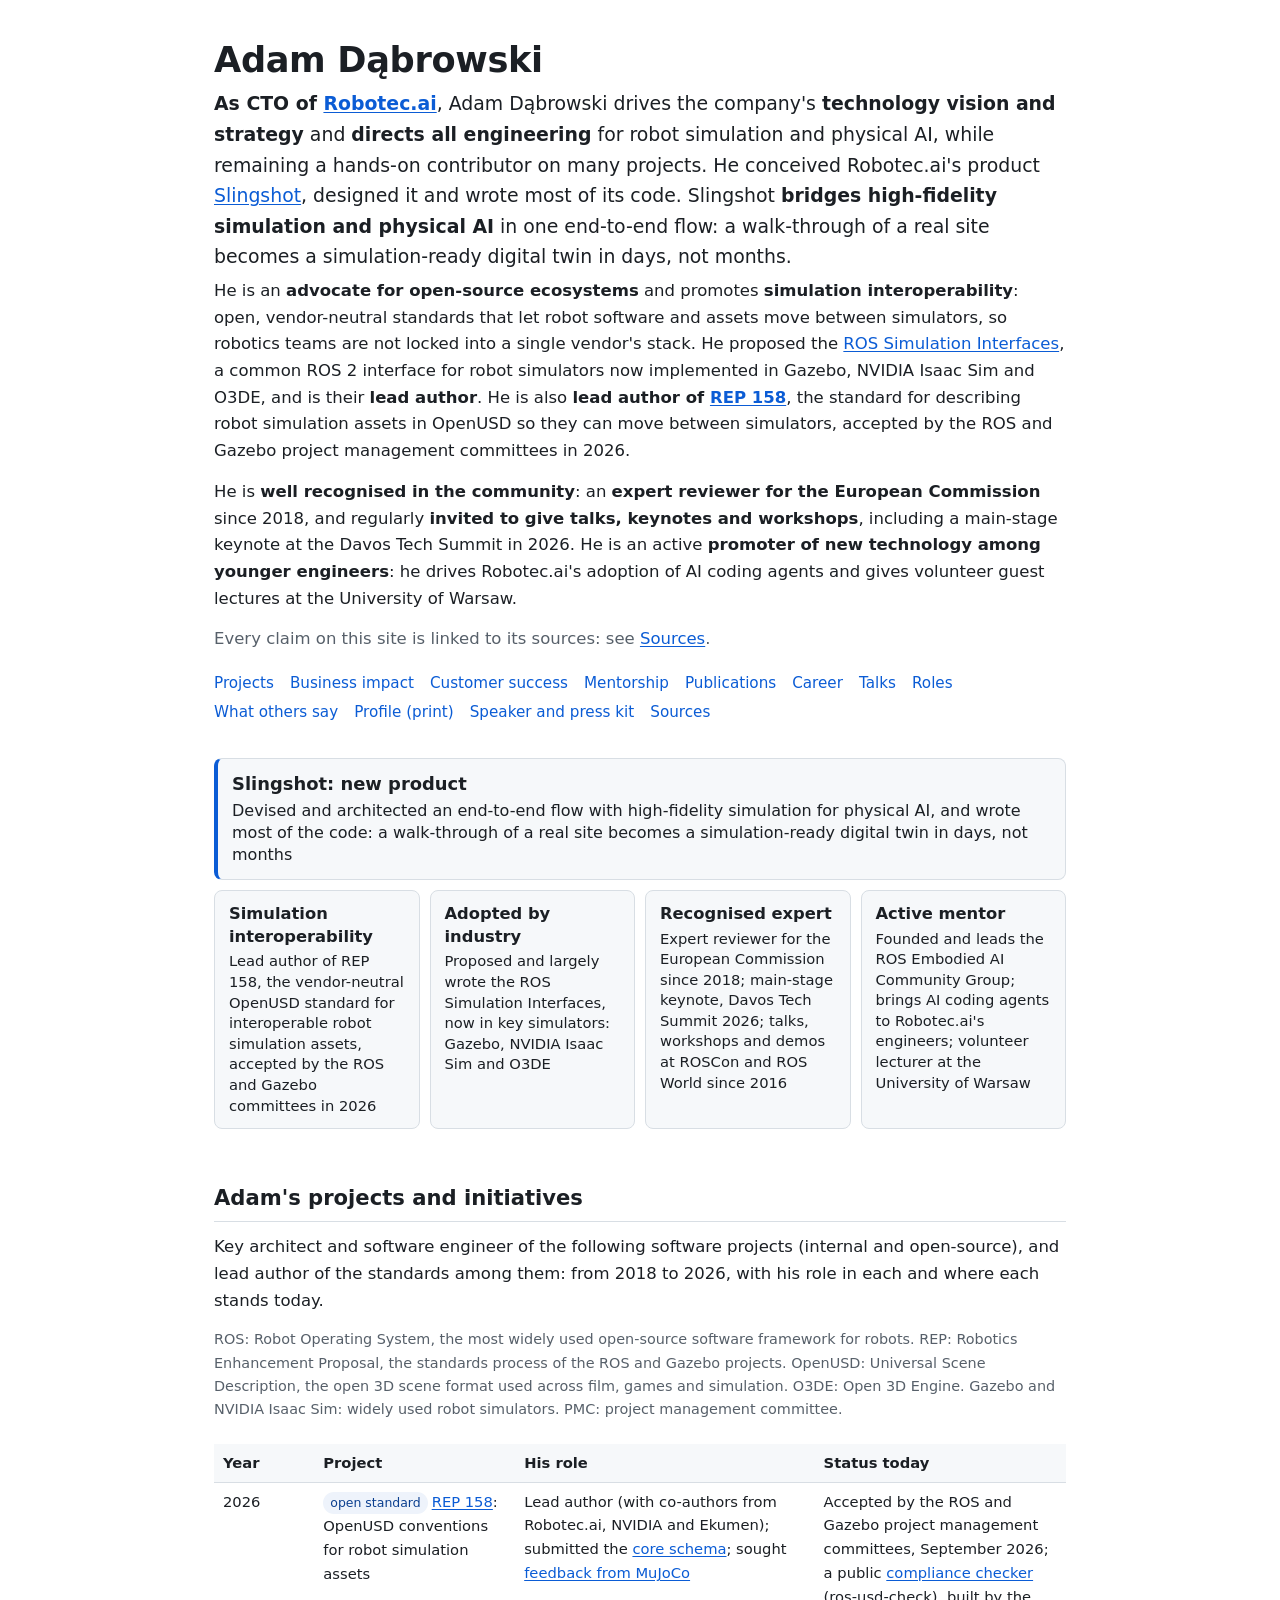
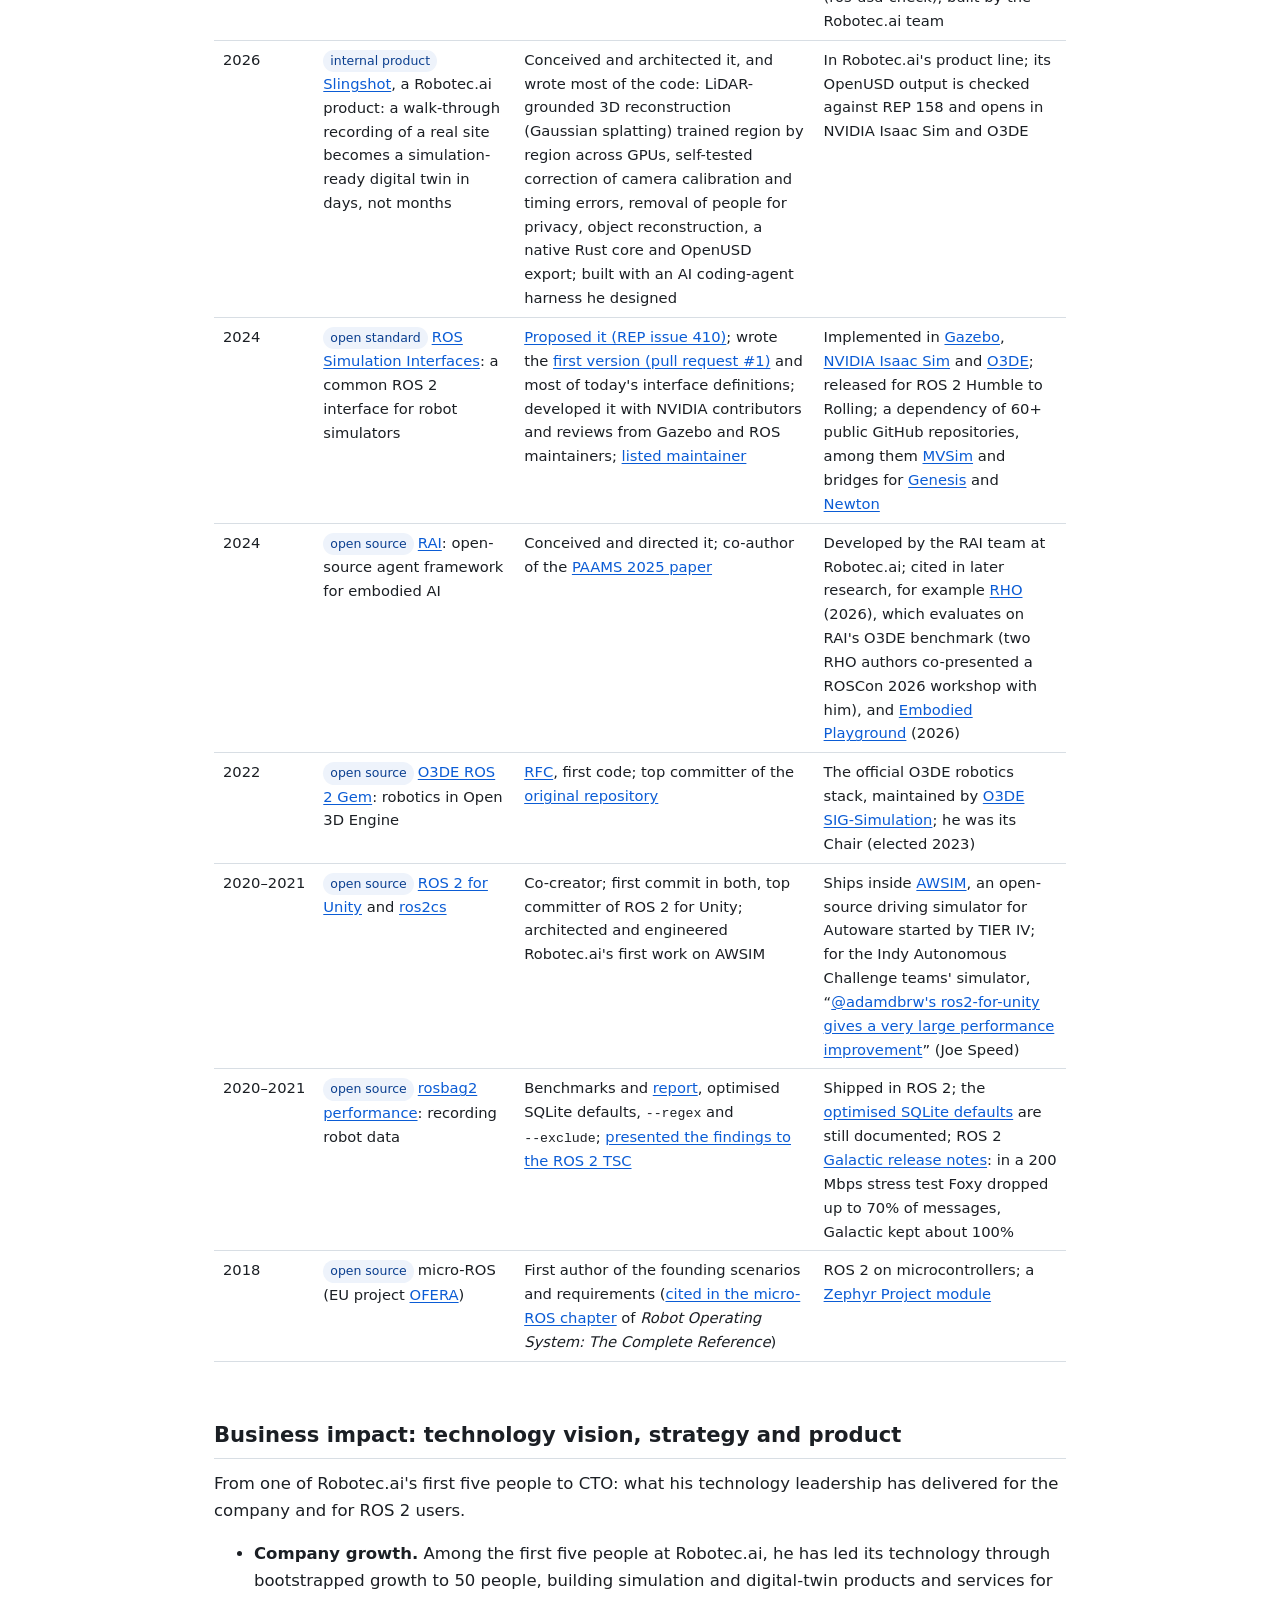
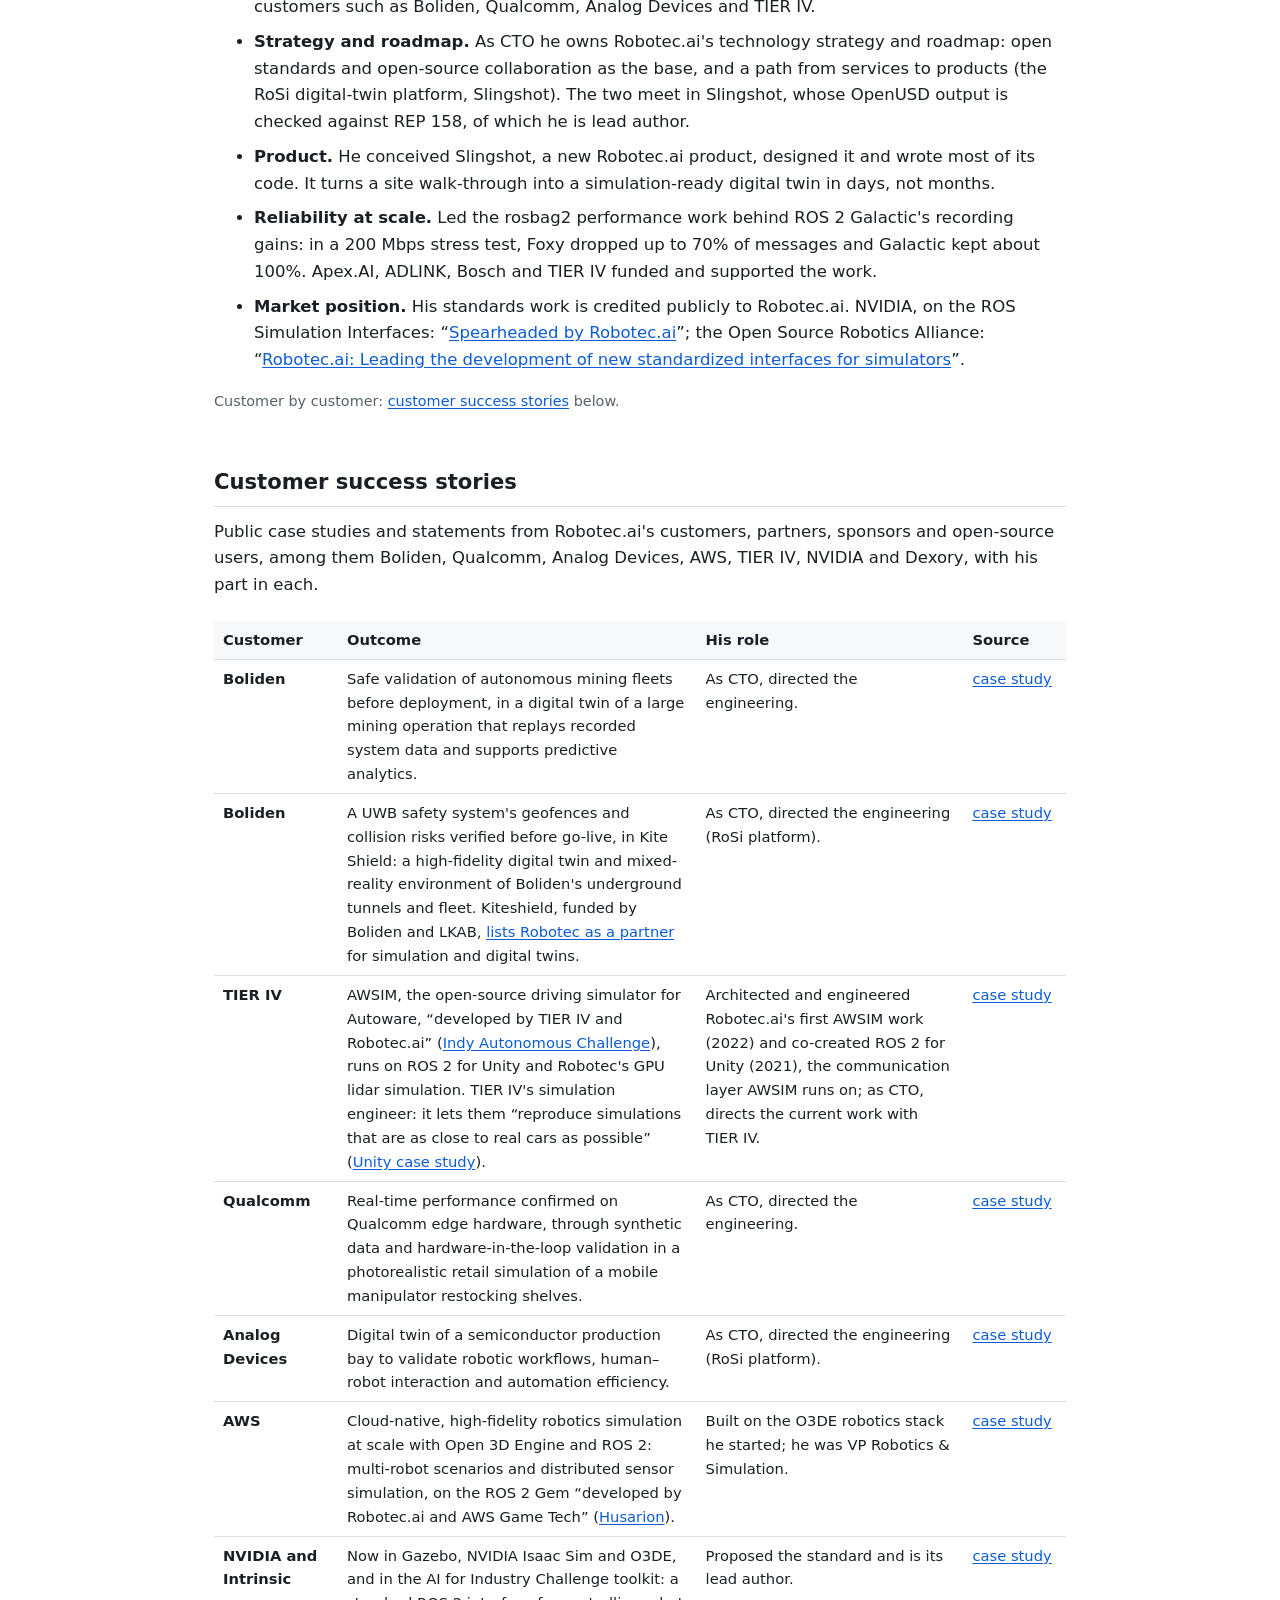
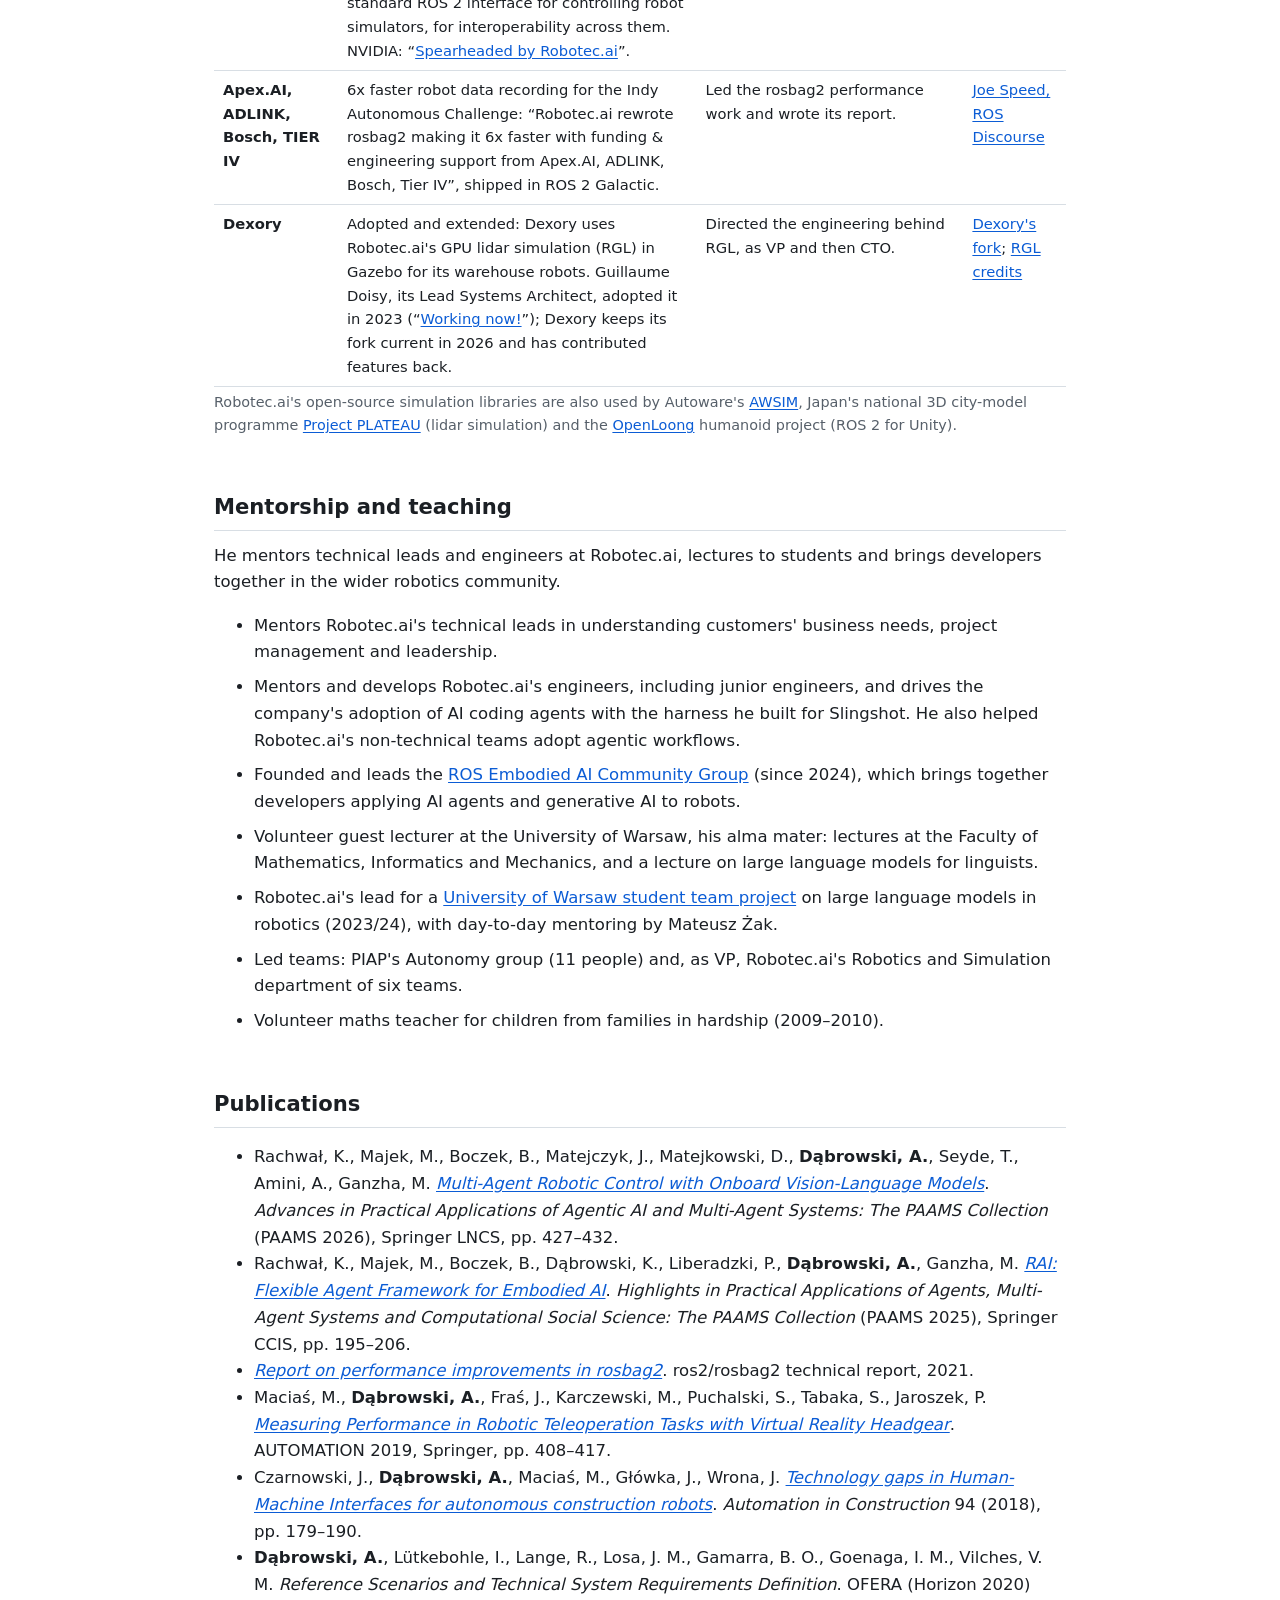
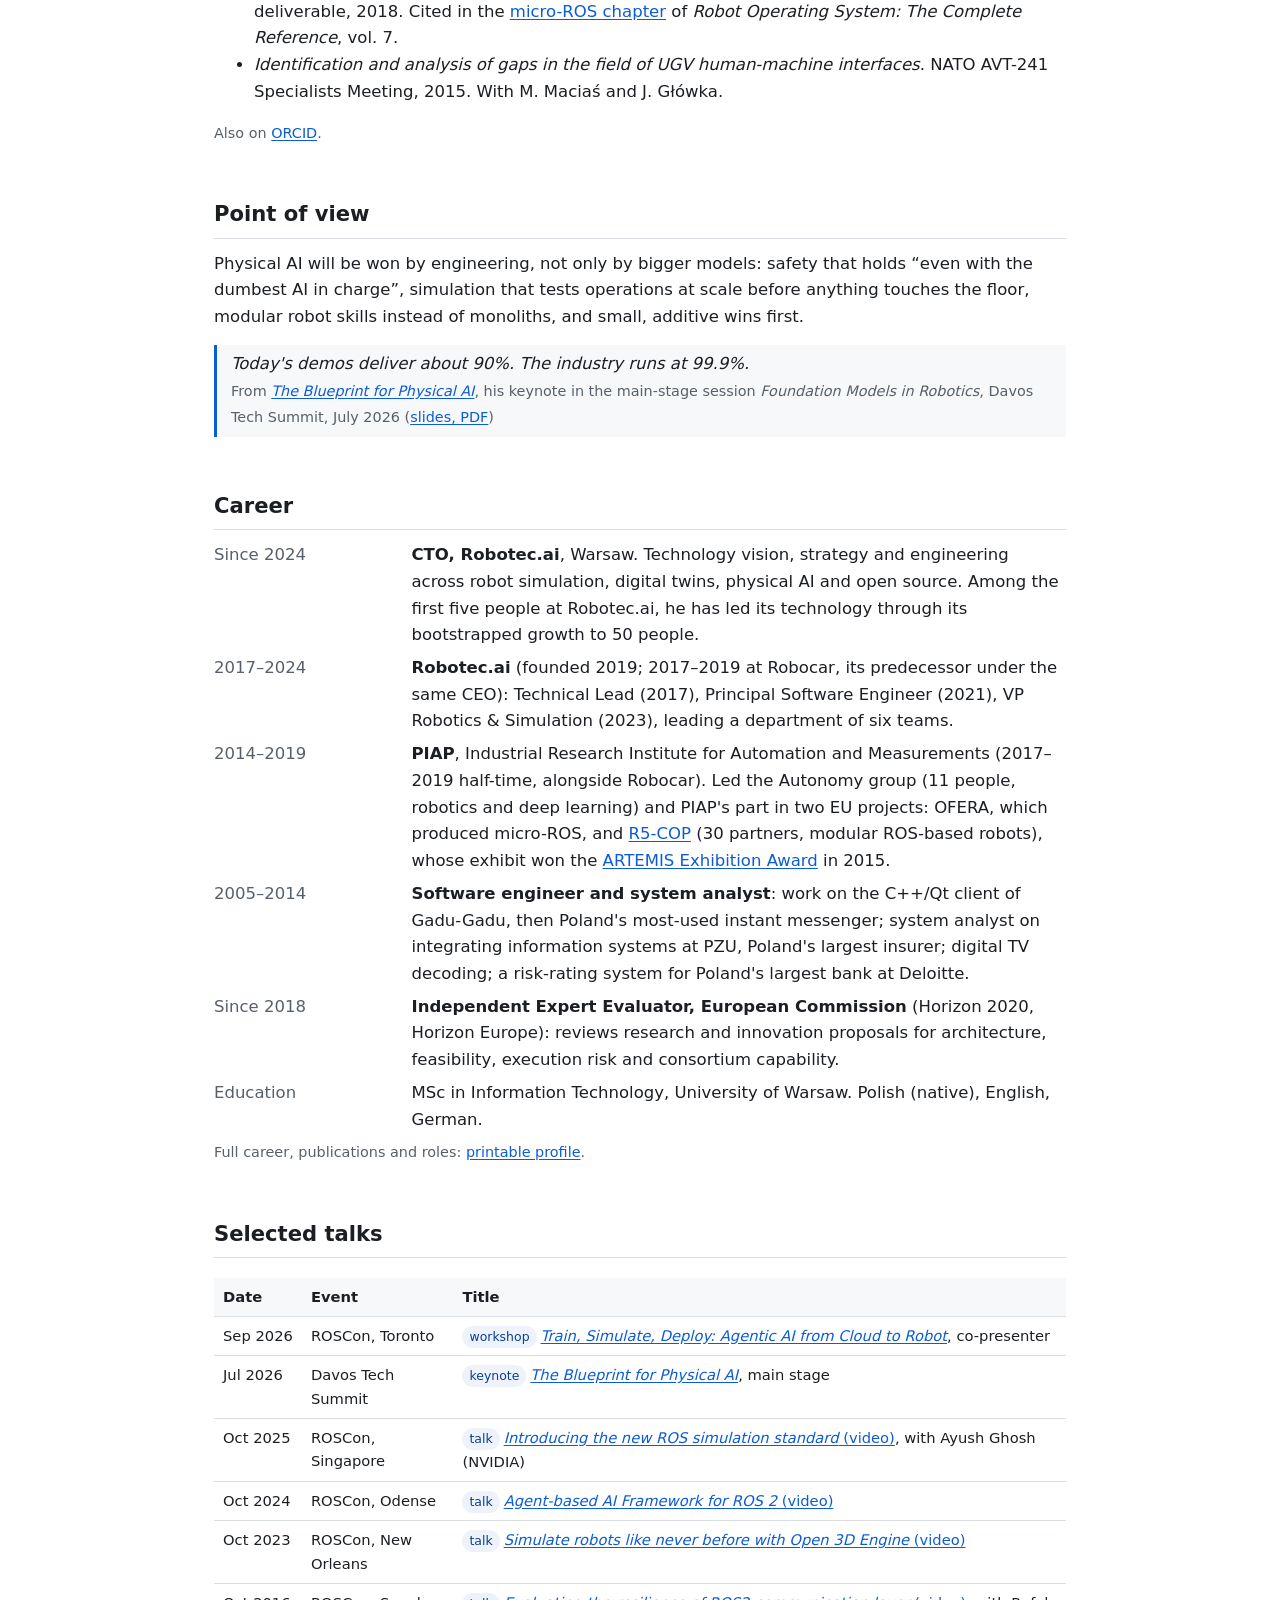
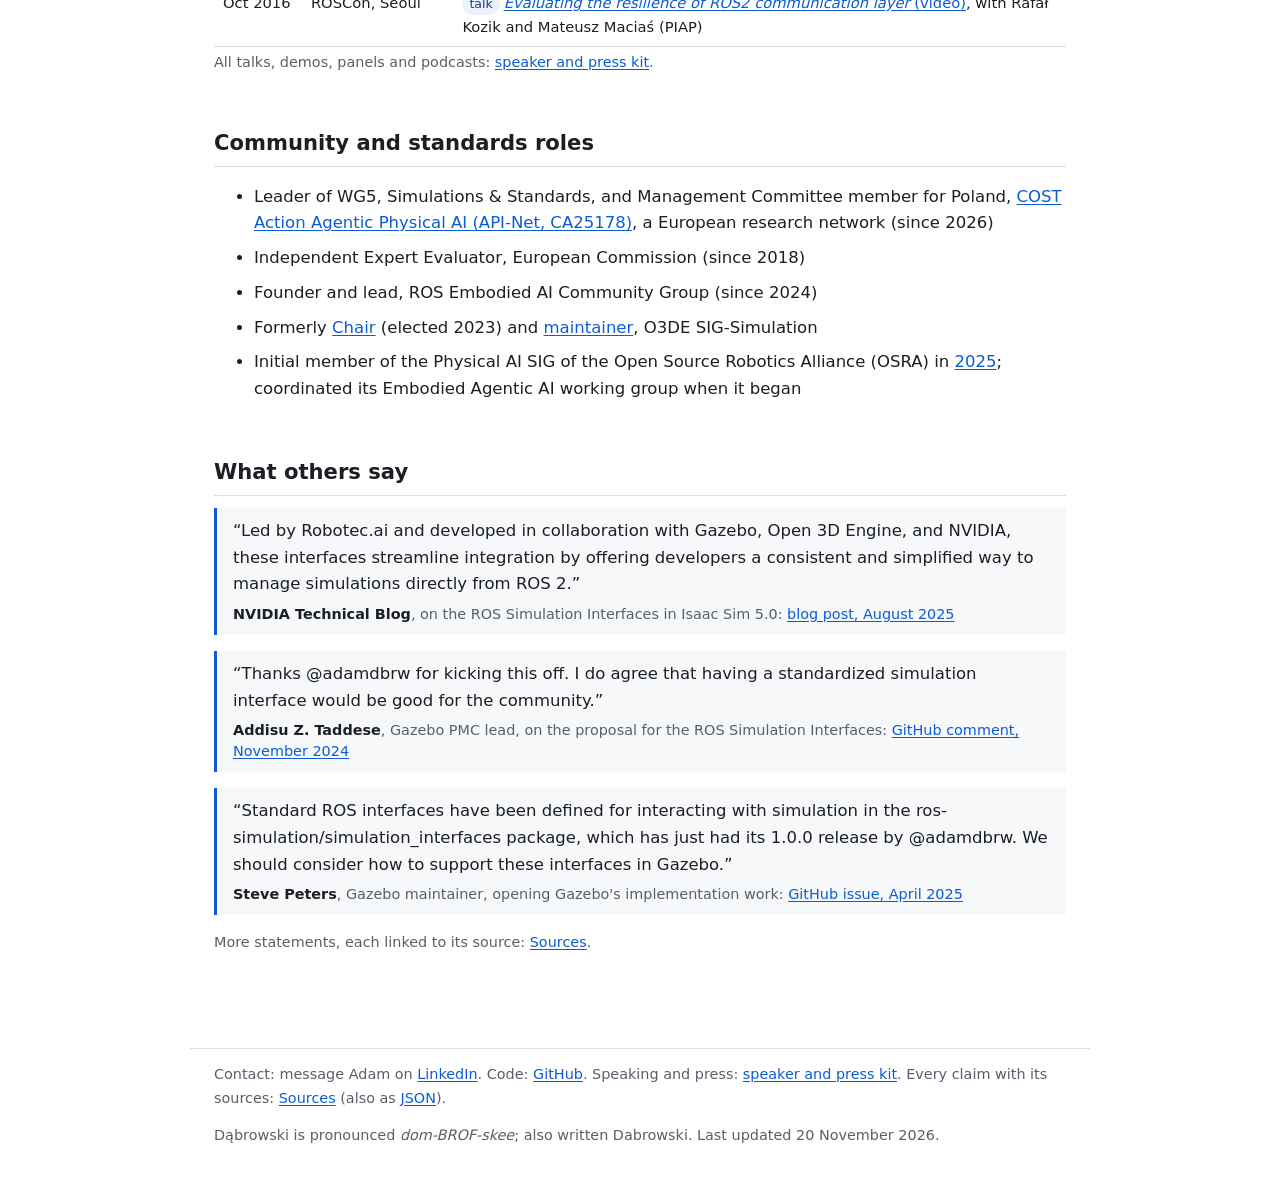
==== index.html @ 82bed33d "Phrasing pass after copywriter and sceptic review; simulation interoperability, vendor-neutral; ever" ====
<!doctype html>
<html lang="en-GB">
<head>
<meta charset="utf-8">
<meta name="viewport" content="width=device-width, initial-scale=1">
<meta name="color-scheme" content="light dark">
<title>Adam Dąbrowski — CTO, Robotec.ai · Robot simulation, ROS 2, physical AI</title>
<meta name="description" content="Adam Dąbrowski, CTO of Robotec.ai: proposer of the ROS Simulation Interfaces (Gazebo, Isaac Sim, O3DE), lead author of REP 158 for OpenUSD robot assets, and creator of Slingshot, Robotec.ai's scan-to-digital-twin product.">
<meta name="author" content="Adam Dąbrowski">
<link rel="canonical" href="https://adamdbrw.github.io/">
<link rel="icon" href="favicon.svg" type="image/svg+xml">
<link rel="me" href="https://github.com/adamdbrw">
<link rel="me" href="https://www.linkedin.com/in/dabrowskiadam/">
<link rel="alternate" type="application/json" href="claims.json" title="Claims and sources (JSON)">
<link rel="stylesheet" href="style.css?v=20261120b">
<meta property="og:type" content="profile">
<meta property="og:site_name" content="Adam Dąbrowski">
<meta property="og:locale" content="en_GB">
<meta property="og:title" content="Adam Dąbrowski — CTO, Robotec.ai">
<meta property="og:description" content="Open standards for robot simulation, and products built on them. Proposer of the ROS Simulation Interfaces, lead author of REP 158 (OpenUSD), creator of Slingshot. RAI, micro-ROS requirements, ROS 2 for Unity, robotics in O3DE.">
<meta property="og:url" content="https://adamdbrw.github.io/">
<meta property="og:image" content="https://adamdbrw.github.io/og-card.png">
<meta property="og:image:width" content="1200">
<meta property="og:image:height" content="630">
<meta property="og:image:alt" content="Adam Dąbrowski, CTO of Robotec.ai: physical AI, robot simulation, open standards">
<meta name="twitter:card" content="summary_large_image">
<script type="application/ld+json">
{
  "@context": "https://schema.org",
  "@type": "ProfilePage",
  "url": "https://adamdbrw.github.io/",
  "dateModified": "2026-11-20",
  "mainEntity": {
    "@type": "Person",
    "@id": "https://adamdbrw.github.io/#adam",
    "name": "Adam Dąbrowski",
    "givenName": "Adam",
    "familyName": "Dąbrowski",
    "alternateName": ["Adam Dabrowski", "adamdbrw"],
    "url": "https://adamdbrw.github.io/",
    "description": "CTO of Robotec.ai in Warsaw. Proposer and lead author of the ROS Simulation Interfaces and lead author of REP 158, OpenUSD conventions for robot simulation assets, accepted by the ROS and Gazebo project management committees. Creator of Slingshot, Robotec.ai's scan-to-digital-twin product.",
    "disambiguatingDescription": "Robotics software engineer and CTO of Robotec.ai, Warsaw; not the researchers of the same name in signal processing, space engineering or medicine.",
    "jobTitle": "Chief Technology Officer",
    "worksFor": {"@type": "Organization", "name": "Robotec.ai", "url": "https://robotec.ai"},
    "homeLocation": {"@type": "Place", "name": "Warsaw, Poland"},
    "alumniOf": {"@type": "CollegeOrUniversity", "name": "University of Warsaw"},
    "hasCredential": {"@type": "EducationalOccupationalCredential", "credentialCategory": "degree", "name": "MSc in Information Technology", "recognizedBy": {"@type": "CollegeOrUniversity", "name": "University of Warsaw"}},
    "knowsLanguage": ["pl", "en", "de"],
    "knowsAbout": ["Physical AI", "Robot simulation", "ROS 2", "OpenUSD", "Embodied AI agents", "Digital twins", "micro-ROS", "Open 3D Engine", "Robotics standards"],
    "memberOf": [
      {"@type": "OrganizationRole", "roleName": "Initial member, Physical AI SIG (former)", "description": "Coordinated the Embodied Agentic AI working group at its start", "startDate": "2025", "memberOf": {"@type": "Organization", "name": "OSRA Physical AI SIG", "url": "https://discourse.openrobotics.org/t/new-tgc-special-interest-group-on-physical-ai/50002"}},
      {"@type": "OrganizationRole", "roleName": "Founder and lead", "startDate": "2024-10", "memberOf": {"@type": "Organization", "name": "ROS Embodied AI Community Group", "url": "https://discourse.openrobotics.org/t/embodied-ai-community-group-call-of-interest/39990"}},
      {"@type": "OrganizationRole", "roleName": "Former Chair, SIG-Simulation", "description": "Elected May 2023", "startDate": "2023-05", "memberOf": {"@type": "Organization", "name": "Open 3D Foundation", "url": "https://github.com/o3de/sig-simulation"}},
      {"@type": "OrganizationRole", "roleName": "Leader of WG5, Simulations & Standards; Management Committee member for Poland", "startDate": "2026-10", "memberOf": {"@type": "Organization", "name": "COST Action Agentic Physical AI (API-Net, CA25178)", "url": "https://www.cost.eu/actions/CA25178/"}},
      {"@type": "OrganizationRole", "roleName": "Independent Expert Evaluator", "startDate": "2018-06", "memberOf": {"@type": "GovernmentOrganization", "name": "European Commission"}}
    ],
    "sameAs": ["https://orcid.org/0000-0002-2130-0577", "https://github.com/adamdbrw", "https://www.linkedin.com/in/dabrowskiadam/", "https://warsaw.ai/speaker/adam-dabrowski/"],
    "subjectOf": {"@type": "Dataset", "name": "Claims and sources about Adam Dąbrowski", "url": "https://adamdbrw.github.io/claims.json", "encodingFormat": "application/json"}
  }
}
</script>
</head>
<body>
<a class="skip" href="#main">Skip to content</a>
<header class="site">
  <h1>Adam Dąbrowski</h1>
  <p class="lede"><strong>As CTO of <a href="https://robotec.ai">Robotec.ai</a></strong>, Adam Dąbrowski drives the company's <strong>technology vision and strategy</strong> and <strong>directs all engineering</strong> for robot simulation and physical AI, while remaining a hands-on contributor on many projects. He conceived Robotec.ai's product <a href="https://www.robotec.ai/slingshot">Slingshot</a>, designed it and wrote most of its code. Slingshot <strong>bridges high-fidelity simulation and physical AI</strong> in one end-to-end flow: a walk-through of a real site becomes a simulation-ready digital twin in days, not months.</p>
  <p>He is an <strong>advocate for open-source ecosystems</strong> and promotes <strong>simulation interoperability</strong>: open, vendor-neutral standards that let robot software and assets move between simulators, so robotics teams are not locked into a single vendor's stack. He proposed the <a href="https://github.com/ros-simulation/simulation_interfaces">ROS Simulation Interfaces</a>, a common ROS 2 interface for robot simulators now implemented in Gazebo, NVIDIA Isaac Sim and O3DE, and is their <strong>lead author</strong>. He is also <strong>lead author of <a href="https://reps.openrobotics.org/rep-0158-2006/">REP 158</a></strong>, the standard for describing robot simulation assets in OpenUSD so they can move between simulators, accepted by the ROS and Gazebo project management committees in 2026.</p>
  <p>He is <strong>well recognised in the community</strong>: an <strong>expert reviewer for the European Commission</strong> since 2018, and regularly <strong>invited to give talks, keynotes and workshops</strong>, including a main-stage keynote at the Davos Tech Summit in 2026. He is an active <strong>promoter of new technology among younger engineers</strong>: he drives Robotec.ai's adoption of AI coding agents and gives volunteer guest lectures at the University of Warsaw.</p>
  <p class="sub">Every claim on this site is linked to its sources: see <a href="sources.html">Sources</a>.</p>
  <nav class="top" aria-label="Site">
    <a href="#work">Projects</a><a href="#impact">Business impact</a><a href="#cases">Customer success</a><a href="#mentorship">Mentorship</a><a href="#publications">Publications</a><a href="#career">Career</a><a href="#talks">Talks</a><a href="#roles">Roles</a><a href="#others">What others say</a><a href="profile.html">Profile (print)</a><a href="speaker.html">Speaker and press kit</a><a href="sources.html">Sources</a>
  </nav>
</header>
<main id="main">
  <ul class="proof" aria-label="At a glance">
    <li class="lead" data-claim="slingshot"><b>Slingshot: new product</b>Devised and architected an end-to-end flow with high-fidelity simulation for physical AI, and wrote most of the code: a walk-through of a real site becomes a simulation-ready digital twin in days, not months</li>
    <li data-claim="rep158-author rep158-accepted"><b>Simulation interoperability</b>Lead author of REP 158, the vendor-neutral OpenUSD standard for interoperable robot simulation assets, accepted by the ROS and Gazebo committees in 2026</li>
    <li data-claim="simif-design simif-implementations simif-adoption"><b>Adopted by industry</b>Proposed and largely wrote the ROS Simulation Interfaces, now in key simulators: Gazebo, NVIDIA Isaac Sim and O3DE</li>
    <li data-claim="ec-expert talk-2026-davos talk-2016 talk-2021 demo-2022"><b>Recognised expert</b>Expert reviewer for the European Commission since 2018; main-stage keynote, Davos Tech Summit 2026; talks, workshops and demos at ROSCon and ROS World since 2016</li>
    <li data-claim="embodied-ai-cg teaching"><b>Active mentor</b>Founded and leads the ROS Embodied AI Community Group; brings AI coding agents to Robotec.ai's engineers; volunteer lecturer at the University of Warsaw</li>
  </ul>

<section id="work" aria-labelledby="h-work">
  <h2 id="h-work">Adam's projects and initiatives</h2>
  <p>Key architect and software engineer of the following software projects (internal and open-source), and lead author of the standards among them: from 2018 to 2026, with his role in each and where each stands today.</p>
  <p class="small">ROS: Robot Operating System, the most widely used open-source software framework for robots. REP: Robotics Enhancement Proposal, the standards process of the ROS and Gazebo projects. OpenUSD: Universal Scene Description, the open 3D scene format used across film, games and simulation. O3DE: Open 3D Engine. Gazebo and NVIDIA Isaac Sim: widely used robot simulators. PMC: project management committee.</p>
  <div class="scroll">
  <table class="stack">
    <thead><tr><th scope="col">Year</th><th scope="col">Project</th><th scope="col">His role</th><th scope="col">Status today</th></tr></thead>
    <tbody>
      <tr data-claim="rep158-author rep158-accepted"><td data-label="Year">2026</td><td data-label="Project" class="wrap"><span class="tag">open standard</span><a href="https://reps.openrobotics.org/rep-0158-2006/">REP 158</a>: OpenUSD conventions for robot simulation assets</td><td data-label="His role" class="wrap">Lead author (with co-authors from Robotec.ai, NVIDIA and Ekumen); submitted the <a href="https://github.com/ros-simulation/openusd-schemas/pull/1">core schema</a>; sought <a href="https://github.com/google-deepmind/mujoco/discussions/3360">feedback from MuJoCo</a></td><td data-label="Status today" class="wrap">Accepted by the ROS and Gazebo project management committees, September 2026; a public <a href="https://github.com/ros-simulation/openusd-schemas/tree/main/tools/compliance_checker">compliance checker</a> (ros-usd-check), built by the Robotec.ai team</td></tr>
      <tr data-claim="slingshot"><td data-label="Year">2026</td><td data-label="Project" class="wrap"><span class="tag">internal product</span><a href="https://www.robotec.ai/slingshot">Slingshot</a>, a Robotec.ai product: a walk-through recording of a real site becomes a simulation-ready digital twin in days, not months</td><td data-label="His role" class="wrap">Conceived and architected it, and wrote most of the code: LiDAR-grounded 3D reconstruction (Gaussian splatting) trained region by region across GPUs, self-tested correction of camera calibration and timing errors, removal of people for privacy, object reconstruction, a native Rust core and OpenUSD export; built with an AI coding-agent harness he designed</td><td data-label="Status today" class="wrap">In Robotec.ai's product line; its OpenUSD output is checked against REP 158 and opens in NVIDIA Isaac Sim and O3DE</td></tr>
      <tr data-claim="simif-proposal simif-design simif-implementations simif-adoption"><td data-label="Year">2024</td><td data-label="Project" class="wrap"><span class="tag">open standard</span><a href="https://github.com/ros-simulation/simulation_interfaces">ROS Simulation Interfaces</a>: a common ROS 2 interface for robot simulators</td><td data-label="His role" class="wrap"><a href="https://github.com/ros-infrastructure/rep/issues/410">Proposed it (REP issue 410)</a>; wrote the <a href="https://github.com/ros-simulation/simulation_interfaces/pull/1">first version (pull request #1)</a> and most of today's interface definitions; developed it with NVIDIA contributors and reviews from Gazebo and ROS maintainers; <a href="https://index.ros.org/p/simulation_interfaces/">listed maintainer</a></td><td data-label="Status today" class="wrap">Implemented in <a href="https://github.com/gazebosim/ros_gz/pull/790">Gazebo</a>, <a href="https://docs.isaacsim.omniverse.nvidia.com/latest/ros2_tutorials/bridge_configuration/tutorial_ros2_simulation_control.html">NVIDIA Isaac Sim</a> and <a href="https://docs.o3de.org/docs/user-guide/interactivity/robotics/simulation-interfaces/">O3DE</a>; released for ROS 2 Humble to Rolling; a dependency of 60+ public GitHub repositories, among them <a href="https://github.com/MRPT/mvsim">MVSim</a> and bridges for <a href="https://github.com/vybhav-ibr/genesis_ros">Genesis</a> and <a href="https://github.com/vybhav-ibr/newton_ros">Newton</a></td></tr>
      <tr data-claim="rai rai-research-use"><td data-label="Year">2024</td><td data-label="Project" class="wrap"><span class="tag">open source</span><a href="https://github.com/RobotecAI/rai">RAI</a>: open-source agent framework for embodied AI</td><td data-label="His role" class="wrap">Conceived and directed it; co-author of the <a href="https://doi.org/10.1007/978-3-032-05925-3_16">PAAMS 2025 paper</a></td><td data-label="Status today" class="wrap">Developed by the RAI team at Robotec.ai; cited in later research, for example <a href="https://arxiv.org/abs/2606.16458">RHO</a> (2026), which evaluates on RAI's O3DE benchmark (two RHO authors co-presented a ROSCon 2026 workshop with him), and <a href="https://arxiv.org/abs/2610.27039">Embodied Playground</a> (2026)</td></tr>
      <tr data-claim="o3de-gem o3de-sig"><td data-label="Year">2022</td><td data-label="Project" class="wrap"><span class="tag">open source</span><a href="https://github.com/o3de/o3de-extras">O3DE ROS 2 Gem</a>: robotics in Open 3D Engine</td><td data-label="His role" class="wrap"><a href="https://github.com/o3de/sig-core/issues/33">RFC</a>, first code; top committer of the <a href="https://github.com/RobotecAI/o3de-ros2-gem">original repository</a></td><td data-label="Status today" class="wrap">The official O3DE robotics stack, maintained by <a href="https://github.com/o3de/sig-simulation">O3DE SIG-Simulation</a>; he was its Chair (elected 2023)</td></tr>
      <tr data-claim="ros2-for-unity"><td data-label="Year">2020–2021</td><td data-label="Project" class="wrap"><span class="tag">open source</span><a href="https://github.com/RobotecAI/ros2-for-unity">ROS 2 for Unity</a> and <a href="https://github.com/RobotecAI/ros2cs">ros2cs</a></td><td data-label="His role" class="wrap">Co-creator; first commit in both, top committer of ROS 2 for Unity; architected and engineered Robotec.ai's first work on AWSIM</td><td data-label="Status today" class="wrap">Ships inside <a href="https://github.com/autowarefoundation/AWSIM/tree/main/Assets">AWSIM</a>, an open-source driving simulator for Autoware started by TIER IV; for the Indy Autonomous Challenge teams' simulator, “<a href="https://discourse.openrobotics.org/t/ros2-for-unity/22022/9">@adamdbrw's ros2-for-unity gives a very large performance improvement</a>” (Joe Speed)</td></tr>
      <tr data-claim="rosbag2"><td data-label="Year">2020–2021</td><td data-label="Project" class="wrap"><span class="tag">open source</span><a href="https://github.com/ros2/rosbag2/pull/568">rosbag2 performance</a>: recording robot data</td><td data-label="His role" class="wrap">Benchmarks and <a href="https://github.com/ros2/rosbag2/pull/651">report</a>, optimised SQLite defaults, <code>--regex</code> and <code>--exclude</code>; <a href="https://discourse.openrobotics.org/t/ros-2-tsc-meeting-minutes-2020-07-16/15468">presented the findings to the ROS 2 TSC</a></td><td data-label="Status today" class="wrap">Shipped in ROS 2; the <a href="https://github.com/ros2/rosbag2/blob/rolling/rosbag2_storage_sqlite3/README.md">optimised SQLite defaults</a> are still documented; ROS 2 <a href="https://docs.ros.org/en/rolling/Releases/Release-Galactic-Geochelone.html">Galactic release notes</a>: in a 200 Mbps stress test Foxy dropped up to 70% of messages, Galactic kept about 100%</td></tr>
      <tr data-claim="micro-ros"><td data-label="Year">2018</td><td data-label="Project" class="wrap"><span class="tag">open source</span>micro-ROS (EU project <a href="https://cordis.europa.eu/project/id/780785/results">OFERA</a>)</td><td data-label="His role" class="wrap">First author of the founding scenarios and requirements (<a href="https://doi.org/10.1007/978-3-031-09062-2_2">cited in the micro-ROS chapter</a> of <i>Robot Operating System: The Complete Reference</i>)</td><td data-label="Status today" class="wrap">ROS 2 on microcontrollers; a <a href="https://www.zephyrproject.org/micro-ros-a-member-of-the-zephyr-project-and-integrated-into-the-zephyr-build-system-as-a-module/">Zephyr Project module</a></td></tr>
    </tbody>
  </table>
  </div>
</section>

<section id="impact" aria-labelledby="h-impact">
  <h2 id="h-impact">Business impact: technology vision, strategy and product</h2>
  <p>From one of Robotec.ai's first five people to CTO: what his technology leadership has delivered for the company and for ROS 2 users.</p>
  <ul class="roles">
    <li data-claim="career-robotec"><b>Company growth.</b> Among the first five people at Robotec.ai, he has led its technology through bootstrapped growth to 50 people, building simulation and digital-twin products and services for customers such as Boliden, Qualcomm, Analog Devices and TIER IV.</li>
    <li data-claim="career-robotec"><b>Strategy and roadmap.</b> As CTO he owns Robotec.ai's technology strategy and roadmap: open standards and open-source collaboration as the base, and a path from services to products (the RoSi digital-twin platform, Slingshot). The two meet in Slingshot, whose OpenUSD output is checked against REP 158, of which he is lead author.</li>
    <li data-claim="slingshot"><b>Product.</b> He conceived Slingshot, a new Robotec.ai product, designed it and wrote most of its code. It turns a site walk-through into a simulation-ready digital twin in days, not months.</li>
    <li data-claim="rosbag2 case-iac-rosbag2"><b>Reliability at scale.</b> Led the rosbag2 performance work behind ROS 2 Galactic's recording gains: in a 200 Mbps stress test, Foxy dropped up to 70% of messages and Galactic kept about 100%. Apex.AI, ADLINK, Bosch and TIER IV funded and supported the work.</li>
    <li data-claim="quote-nvidia-may2025 quote-osra"><b>Market position.</b> His standards work is credited publicly to Robotec.ai. NVIDIA, on the ROS Simulation Interfaces: “<a href="https://developer.nvidia.com/blog/advanced-sensor-physics-customization-and-model-benchmarking-coming-to-nvidia-isaac-sim-and-nvidia-isaac-lab/">Spearheaded by Robotec.ai</a>”; the Open Source Robotics Alliance: “<a href="https://osralliance.org/osra-initiatives-announced-at-roscon-2025/">Robotec.ai: Leading the development of new standardized interfaces for simulators</a>”.</li>
  </ul>
  <p class="small">Customer by customer: <a href="#cases">customer success stories</a> below.</p>
</section>

<section id="cases" aria-labelledby="h-cases">
  <h2 id="h-cases">Customer success stories</h2>
  <p>Public case studies and statements from Robotec.ai's customers, partners, sponsors and open-source users, among them Boliden, Qualcomm, Analog Devices, AWS, TIER IV, NVIDIA and Dexory, with his part in each.</p>
  <div class="scroll">
  <table class="stack">
    <thead><tr><th scope="col">Customer</th><th scope="col">Outcome</th><th scope="col">His role</th><th scope="col">Source</th></tr></thead>
    <tbody>
      <tr data-claim="case-boliden-twin"><td data-label="Customer" class="wrap"><b>Boliden</b></td><td data-label="Outcome" class="wrap">Safe validation of autonomous mining fleets before deployment, in a digital twin of a large mining operation that replays recorded system data and supports predictive analytics.</td><td data-label="His role" class="wrap">As CTO, directed the engineering.</td><td data-label="Source"><a href="https://www.robotec.ai/case-studies/digital-twin-of-a-large-mining-operation">case study</a></td></tr>
      <tr data-claim="case-boliden-kiteshield"><td data-label="Customer" class="wrap"><b>Boliden</b></td><td data-label="Outcome" class="wrap">A UWB safety system's geofences and collision risks verified before go-live, in Kite Shield: a high-fidelity digital twin and mixed-reality environment of Boliden's underground tunnels and fleet. Kiteshield, funded by Boliden and LKAB, <a href="https://kiteshield.com/about/">lists Robotec as a partner</a> for simulation and digital twins.</td><td data-label="His role" class="wrap">As CTO, directed the engineering (RoSi platform).</td><td data-label="Source"><a href="https://www.robotec.ai/case-studies/kiteshield-mixed-reality-safety-system-for-underground-mining">case study</a></td></tr>
      <tr data-claim="case-tier4"><td data-label="Customer" class="wrap"><b>TIER IV</b></td><td data-label="Outcome" class="wrap">AWSIM, the open-source driving simulator for Autoware, “developed by TIER IV and Robotec.ai” (<a href="https://www.indyautonomouschallenge.com/sim-races-autoware-foundation-and-autonoma">Indy Autonomous Challenge</a>), runs on ROS 2 for Unity and Robotec's GPU lidar simulation. TIER IV's simulation engineer: it lets them “reproduce simulations that are as close to real cars as possible” (<a href="https://unity.com/resources/tier-iv-awsim-open-source-autonomous-driving-simulator">Unity case study</a>).</td><td data-label="His role" class="wrap">Architected and engineered Robotec.ai's first AWSIM work (2022) and co-created ROS 2 for Unity (2021), the communication layer AWSIM runs on; as CTO, directs the current work with TIER IV.</td><td data-label="Source"><a href="https://www.robotec.ai/case-studies/advancing-autonomous-driving-simulation">case study</a></td></tr>
      <tr data-claim="case-qualcomm"><td data-label="Customer" class="wrap"><b>Qualcomm</b></td><td data-label="Outcome" class="wrap">Real-time performance confirmed on Qualcomm edge hardware, through synthetic data and hardware-in-the-loop validation in a photorealistic retail simulation of a mobile manipulator restocking shelves.</td><td data-label="His role" class="wrap">As CTO, directed the engineering.</td><td data-label="Source"><a href="https://www.robotec.ai/case-studies/high-fidelity-retail-simulation-for-mobile-manipulation-with-qualcomm">case study</a></td></tr>
      <tr data-claim="case-adi"><td data-label="Customer" class="wrap"><b>Analog Devices</b></td><td data-label="Outcome" class="wrap">Digital twin of a semiconductor production bay to validate robotic workflows, human–robot interaction and automation efficiency.</td><td data-label="His role" class="wrap">As CTO, directed the engineering (RoSi platform).</td><td data-label="Source"><a href="https://www.robotec.ai/case-studies/digital-twin-of-semiconductor-manufacturing">case study</a></td></tr>
      <tr data-claim="case-aws"><td data-label="Customer" class="wrap"><b>AWS</b></td><td data-label="Outcome" class="wrap">Cloud-native, high-fidelity robotics simulation at scale with Open 3D Engine and ROS 2: multi-robot scenarios and distributed sensor simulation, on the ROS 2 Gem “developed by Robotec.ai and AWS Game Tech” (<a href="https://husarion.com/tutorials/simulations/o3de-rosbot-xl-slam-toolbox/">Husarion</a>).</td><td data-label="His role" class="wrap">Built on the O3DE robotics stack he started; he was VP Robotics &amp; Simulation.</td><td data-label="Source"><a href="https://www.robotec.ai/case-studies/high-performance-simulation">case study</a></td></tr>
      <tr data-claim="case-nvidia-intrinsic"><td data-label="Customer" class="wrap"><b>NVIDIA and Intrinsic</b></td><td data-label="Outcome" class="wrap">Now in Gazebo, NVIDIA Isaac Sim and O3DE, and in the AI for Industry Challenge toolkit: a standard ROS 2 interface for controlling robot simulators, for interoperability across them. NVIDIA: “<a href="https://developer.nvidia.com/blog/advanced-sensor-physics-customization-and-model-benchmarking-coming-to-nvidia-isaac-sim-and-nvidia-isaac-lab/">Spearheaded by Robotec.ai</a>”.</td><td data-label="His role" class="wrap">Proposed the standard and is its lead author.</td><td data-label="Source"><a href="https://www.robotec.ai/case-studies/new-standard-for-open-source-robotics-simulation">case study</a></td></tr>
    
      <tr data-claim="case-iac-rosbag2"><td data-label="Customer" class="wrap"><b>Apex.AI, ADLINK, Bosch, TIER IV</b></td><td data-label="Outcome" class="wrap">6x faster robot data recording for the Indy Autonomous Challenge: “Robotec.ai rewrote rosbag2 making it 6x faster with funding &amp; engineering support from Apex.AI, ADLINK, Bosch, Tier IV”, shipped in ROS 2 Galactic.</td><td data-label="His role" class="wrap">Led the rosbag2 performance work and wrote its report.</td><td data-label="Source"><a href="https://discourse.openrobotics.org/t/ces-2022-indy-autonomous-challenge-jan-7th/22996/7">Joe Speed, ROS Discourse</a></td></tr>
      <tr data-claim="case-dexory"><td data-label="Customer" class="wrap"><b>Dexory</b></td><td data-label="Outcome" class="wrap">Adopted and extended: Dexory uses Robotec.ai's GPU lidar simulation (RGL) in Gazebo for its warehouse robots. Guillaume Doisy, its Lead Systems Architect, adopted it in 2023 (“<a href="https://github.com/RobotecAI/RGLGazeboPlugin/issues/10">Working now!</a>”); Dexory keeps its fork current in 2026 and has contributed features back.</td><td data-label="His role" class="wrap">Directed the engineering behind RGL, as VP and then CTO.</td><td data-label="Source"><a href="https://github.com/botsandus/RGLGazeboPlugin">Dexory's fork</a>; <a href="https://github.com/RobotecAI/RGLGazeboPlugin">RGL credits</a></td></tr>
    </tbody>
  </table>
  </div>
  <p class="small">Robotec.ai's open-source simulation libraries are also used by Autoware's <a href="https://github.com/autowarefoundation/AWSIM">AWSIM</a>, Japan's national 3D city-model programme <a href="https://github.com/Project-PLATEAU/PLATEAU-PointCloud-Generator">Project PLATEAU</a> (lidar simulation) and the <a href="https://github.com/loongOpen/Unity-RL-Playground">OpenLoong</a> humanoid project (ROS 2 for Unity).</p>
</section>

<section id="mentorship" aria-labelledby="h-mentorship">
  <h2 id="h-mentorship">Mentorship and teaching</h2>
  <p>He mentors technical leads and engineers at Robotec.ai, lectures to students and brings developers together in the wider robotics community.</p>
  <ul class="roles">
    <li data-claim="mentoring">Mentors Robotec.ai's technical leads in understanding customers' business needs, project management and leadership.</li>
    <li data-claim="mentoring">Mentors and develops Robotec.ai's engineers, including junior engineers, and drives the company's adoption of AI coding agents with the harness he built for Slingshot. He also helped Robotec.ai's non-technical teams adopt agentic workflows.</li>
    <li data-claim="embodied-ai-cg quote-mayoral">Founded and leads the <a href="https://discourse.openrobotics.org/t/embodied-ai-community-group-call-of-interest/39990">ROS Embodied AI Community Group</a> (since 2024), which brings together developers applying AI agents and generative AI to robots.</li>
    <li data-claim="teaching">Volunteer guest lecturer at the University of Warsaw, his alma mater: lectures at the Faculty of Mathematics, Informatics and Mechanics, and a lecture on large language models for linguists.</li>
    <li data-claim="teaching">Robotec.ai's lead for a <a href="https://zpp.mimuw.edu.pl/2023_24/info_zpp.php">University of Warsaw student team project</a> on large language models in robotics (2023/24), with day-to-day mentoring by Mateusz Żak.</li>
    <li data-claim="career-piap career-robotec">Led teams: PIAP's Autonomy group (11 people) and, as VP, Robotec.ai's Robotics and Simulation department of six teams.</li>
    <li data-claim="volunteer-2009">Volunteer maths teacher for children from families in hardship (2009–2010).</li>
  </ul>
</section>

<section id="publications" aria-labelledby="h-publications">
  <h2 id="h-publications">Publications</h2>
  <ul class="tight">
    <li>Rachwał, K., Majek, M., Boczek, B., Matejczyk, J., Matejkowski, D., <b>Dąbrowski, A.</b>, Seyde, T., Amini, A., Ganzha, M. <a href="https://doi.org/10.1007/978-3-032-41794-7_38"><em>Multi-Agent Robotic Control with Onboard Vision-Language Models</em></a>. <em>Advances in Practical Applications of Agentic AI and Multi-Agent Systems: The PAAMS Collection</em> (PAAMS 2026), Springer LNCS, pp. 427–432.</li>
    <li>Rachwał, K., Majek, M., Boczek, B., Dąbrowski, K., Liberadzki, P., <b>Dąbrowski, A.</b>, Ganzha, M. <a href="https://doi.org/10.1007/978-3-032-05925-3_16"><em>RAI: Flexible Agent Framework for Embodied AI</em></a>. <em>Highlights in Practical Applications of Agents, Multi-Agent Systems and Computational Social Science: The PAAMS Collection</em> (PAAMS 2025), Springer CCIS, pp. 195–206.</li>
    <li><a href="https://github.com/ros2/rosbag2/pull/651"><em>Report on performance improvements in rosbag2</em></a>. ros2/rosbag2 technical report, 2021.</li>
    <li>Maciaś, M., <b>Dąbrowski, A.</b>, Fraś, J., Karczewski, M., Puchalski, S., Tabaka, S., Jaroszek, P. <a href="https://doi.org/10.1007/978-3-030-13273-6_39"><em>Measuring Performance in Robotic Teleoperation Tasks with Virtual Reality Headgear</em></a>. AUTOMATION 2019, Springer, pp. 408–417.</li>
    <li>Czarnowski, J., <b>Dąbrowski, A.</b>, Maciaś, M., Główka, J., Wrona, J. <a href="https://doi.org/10.1016/j.autcon.2018.06.014"><em>Technology gaps in Human-Machine Interfaces for autonomous construction robots</em></a>. <em>Automation in Construction</em> 94 (2018), pp. 179–190.</li>
    <li><b>Dąbrowski, A.</b>, Lütkebohle, I., Lange, R., Losa, J. M., Gamarra, B. O., Goenaga, I. M., Vilches, V. M. <em>Reference Scenarios and Technical System Requirements Definition</em>. OFERA (Horizon 2020) deliverable, 2018. Cited in the <a href="https://doi.org/10.1007/978-3-031-09062-2_2">micro-ROS chapter</a> of <em>Robot Operating System: The Complete Reference</em>, vol. 7.</li>
    <li><em>Identification and analysis of gaps in the field of UGV human-machine interfaces</em>. NATO AVT-241 Specialists Meeting, 2015. With M. Maciaś and J. Główka.</li>
  </ul>
  <p class="small">Also on <a href="https://orcid.org/0000-0002-2130-0577">ORCID</a>.</p>
</section>

<section id="view" aria-labelledby="h-view">
  <h2 id="h-view">Point of view</h2>
  <p>Physical AI will be won by engineering, not only by bigger models: safety that holds “even with the dumbest AI in charge”, simulation that tests operations at scale before anything touches the floor, modular robot skills instead of monoliths, and small, additive wins first.</p>
  <p class="quote"><em>Today's demos deliver about 90%. The industry runs at 99.9%.</em><br><span class="small">From <a href="davos-2026-blueprint-for-physical-ai.html"><em>The Blueprint for Physical AI</em></a>, his keynote in the main-stage session <em>Foundation Models in Robotics</em>, Davos Tech Summit, July 2026 (<a href="blueprint-for-physical-ai-slides.pdf">slides, PDF</a>)</span></p>
</section>

<section id="career" aria-labelledby="h-career">
  <h2 id="h-career">Career</h2>
  <dl class="facts">
    <dt>Since 2024</dt><dd><b>CTO, Robotec.ai</b>, Warsaw. Technology vision, strategy and engineering across robot simulation, digital twins, physical AI and open source. Among the first five people at Robotec.ai, he has led its technology through its bootstrapped growth to 50 people.</dd>
    <dt>2017–2024</dt><dd><b>Robotec.ai</b> (founded 2019; 2017–2019 at Robocar, its predecessor under the same CEO): Technical Lead (2017), Principal Software Engineer (2021), VP Robotics &amp; Simulation (2023), leading a department of six teams.</dd>
    <dt>2014–2019</dt><dd><b>PIAP</b>, Industrial Research Institute for Automation and Measurements (2017–2019 half-time, alongside Robocar). Led the Autonomy group (11 people, robotics and deep learning) and PIAP's part in two EU projects: OFERA, which produced micro-ROS, and <a href="https://artemis-ia.eu/project/53-r5-cop.html">R5-COP</a> (30 partners, modular ROS-based robots), whose exhibit won the <a href="https://artemis-ia.eu/co-summit-2015/exhibition-award-1.html">ARTEMIS Exhibition Award</a> in 2015.</dd>
    <dt>2005–2014</dt><dd><b>Software engineer and system analyst</b>: work on the C++/Qt client of Gadu-Gadu, then Poland's most-used instant messenger; system analyst on integrating information systems at PZU, Poland's largest insurer; digital TV decoding; a risk-rating system for Poland's largest bank at Deloitte.</dd>
    <dt>Since 2018</dt><dd><b>Independent Expert Evaluator, European Commission</b> (Horizon 2020, Horizon Europe): reviews research and innovation proposals for architecture, feasibility, execution risk and consortium capability.</dd>
    <dt>Education</dt><dd>MSc in Information Technology, University of Warsaw. Polish (native), English, German.</dd>
  </dl>
  <p class="small">Full career, publications and roles: <a href="profile.html">printable profile</a>.</p>
</section>

<section id="talks" aria-labelledby="h-talks">
  <h2 id="h-talks">Selected talks</h2>
  <div class="scroll">
  <table class="stack">
    <thead><tr><th scope="col">Date</th><th scope="col">Event</th><th scope="col">Title</th></tr></thead>
    <tbody>
      <tr data-claim="talk-2026-roscon"><td data-label="Date">Sep 2026</td><td data-label="Event" class="wrap">ROSCon, Toronto</td><td data-label="Title" class="wrap"><span class="tag">workshop</span><a href="https://discourse.openrobotics.org/t/roscon-global-2026-registration-now-open-workshop-and-exhibitor-info-now-available/54710"><em>Train, Simulate, Deploy: Agentic AI from Cloud to Robot</em></a>, co-presenter</td></tr>
      <tr data-claim="talk-2026-davos"><td data-label="Date">Jul 2026</td><td data-label="Event" class="wrap">Davos Tech Summit</td><td data-label="Title" class="wrap"><span class="tag">keynote</span><a href="davos-2026-blueprint-for-physical-ai.html"><em>The Blueprint for Physical AI</em></a>, main stage</td></tr>
      <tr data-claim="simif-roscon2025"><td data-label="Date">Oct 2025</td><td data-label="Event" class="wrap">ROSCon, Singapore</td><td data-label="Title" class="wrap"><span class="tag">talk</span><a href="https://vimeo.com/1136376172"><em>Introducing the new ROS simulation standard</em> (video)</a>, with Ayush Ghosh (NVIDIA)</td></tr>
      <tr data-claim="talk-2024"><td data-label="Date">Oct 2024</td><td data-label="Event" class="wrap">ROSCon, Odense</td><td data-label="Title" class="wrap"><span class="tag">talk</span><a href="https://vimeo.com/1026029511"><em>Agent-based AI Framework for ROS 2</em> (video)</a></td></tr>
      <tr data-claim="talk-2023"><td data-label="Date">Oct 2023</td><td data-label="Event" class="wrap">ROSCon, New Orleans</td><td data-label="Title" class="wrap"><span class="tag">talk</span><a href="https://vimeo.com/879001753"><em>Simulate robots like never before with Open 3D Engine</em> (video)</a></td></tr>
      <tr data-claim="talk-2016"><td data-label="Date">Oct 2016</td><td data-label="Event" class="wrap">ROSCon, Seoul</td><td data-label="Title" class="wrap"><span class="tag">talk</span><a href="https://vimeo.com/187705229"><em>Evaluating the resilience of ROS2 communication layer</em> (video)</a>, with Rafał Kozik and Mateusz Maciaś (PIAP)</td></tr>
    </tbody>
  </table>
  </div>
  <p class="small">All talks, demos, panels and podcasts: <a href="speaker.html#talks">speaker and press kit</a>.</p>
</section>

<section id="roles" aria-labelledby="h-roles">
  <h2 id="h-roles">Community and standards roles</h2>
  <ul class="roles">
    <li>Leader of WG5, Simulations &amp; Standards, and Management Committee member for Poland, <a href="https://www.cost.eu/actions/CA25178/">COST Action Agentic Physical AI (API-Net, CA25178)</a>, a European research network (since 2026)</li>
    <li>Independent Expert Evaluator, European Commission (since 2018)</li>
    <li>Founder and lead, ROS Embodied AI Community Group (since 2024)</li>
    <li>Formerly <a href="https://github.com/o3de/sig-simulation/issues/71">Chair</a> (elected 2023) and <a href="https://github.com/o3de/sig-simulation/issues/70">maintainer</a>, O3DE SIG-Simulation</li>
    <li>Initial member of the Physical AI SIG of the Open Source Robotics Alliance (OSRA) in <a href="https://discourse.openrobotics.org/t/new-tgc-special-interest-group-on-physical-ai/50002">2025</a>; coordinated its Embodied Agentic AI working group when it began</li>
  </ul>
</section>
<section id="others" aria-labelledby="h-others">
  <h2 id="h-others">What others say</h2>
  <figure class="said" data-claim="quote-nvidia-blog">
    <blockquote cite="https://developer.nvidia.com/blog/announcing-general-availability-for-nvidia-isaac-sim-5-0-and-nvidia-isaac-lab-2-2"><p>“Led by Robotec.ai and developed in collaboration with Gazebo, Open 3D Engine, and NVIDIA, these interfaces streamline integration by offering developers a consistent and simplified way to manage simulations directly from ROS 2.”</p></blockquote>
    <figcaption><b>NVIDIA Technical Blog</b>, on the ROS Simulation Interfaces in Isaac Sim 5.0: <a href="https://developer.nvidia.com/blog/announcing-general-availability-for-nvidia-isaac-sim-5-0-and-nvidia-isaac-lab-2-2">blog post, August 2025</a></figcaption>
  </figure>
  <figure class="said" data-claim="quote-taddese">
    <blockquote cite="https://github.com/ros-infrastructure/rep/issues/410#issuecomment-2477956175"><p>“Thanks @adamdbrw for kicking this off. I do agree that having a standardized simulation interface would be good for the community.”</p></blockquote>
    <figcaption><b>Addisu Z. Taddese</b>, Gazebo PMC lead, on the proposal for the ROS Simulation Interfaces: <a href="https://github.com/ros-infrastructure/rep/issues/410#issuecomment-2477956175">GitHub comment, November 2024</a></figcaption>
  </figure>
  <figure class="said" data-claim="quote-peters">
    <blockquote cite="https://github.com/gazebosim/ros_gz/issues/732"><p>“Standard ROS interfaces have been defined for interacting with simulation in the ros-simulation/simulation_interfaces package, which has just had its 1.0.0 release by @adamdbrw. We should consider how to support these interfaces in Gazebo.”</p></blockquote>
    <figcaption><b>Steve Peters</b>, Gazebo maintainer, opening Gazebo's implementation work: <a href="https://github.com/gazebosim/ros_gz/issues/732">GitHub issue, April 2025</a></figcaption>
  </figure>
  <p class="small">More statements, each linked to its source: <a href="sources.html#what-others-say">Sources</a>.</p>
</section>
</main>

<footer class="site">
  <p>Contact: message Adam on <a href="https://www.linkedin.com/in/dabrowskiadam/">LinkedIn</a>. Code: <a href="https://github.com/adamdbrw">GitHub</a>. Speaking and press: <a href="speaker.html">speaker and press kit</a>. Every claim with its sources: <a href="sources.html">Sources</a> (also as <a href="claims.json">JSON</a>).</p>
  <p>Dąbrowski is pronounced <i>dom-BROF-skee</i>; also written Dabrowski. Last updated <time datetime="2026-11-20">20 November 2026</time>.</p>
</footer>
</body>
</html>
---- style.css ----
/* adamdbrw.github.io: one stylesheet for every page. System fonts, no external resources. */
:root {
  --ink: #1b1f24; --quiet: #57606a; --rule: #d8dee4; --accent: #0b5cd5; --tint: #f6f8fa; --bg: #ffffff;
  --chip: #eef3fb; --chip-ink: #0b3f8f;
  color-scheme: light dark;
}
@media (prefers-color-scheme: dark) {
  :root { --ink: #e6edf3; --quiet: #9da7b3; --rule: #30363d; --accent: #6cb6ff; --tint: #161b22; --bg: #0d1117;
          --chip: #15233a; --chip-ink: #a9cdff; }
}
* { box-sizing: border-box; }
html { -webkit-text-size-adjust: 100%; }
body { margin: 0; background: var(--bg); color: var(--ink);
       font: 16.5px/1.62 system-ui, -apple-system, "Segoe UI", Roboto, "Helvetica Neue", Arial, sans-serif; }
main { max-width: 900px; margin: 0 auto; padding: 40px 24px 24px; }
main.narrow { max-width: 760px; }
a { color: var(--accent); text-underline-offset: 2px; }
a:hover { text-decoration-thickness: 2px; }
:focus-visible { outline: 2px solid var(--accent); outline-offset: 2px; border-radius: 2px; }
.skip { position: absolute; left: -999px; top: 8px; background: var(--bg); padding: 6px 10px; }
.skip:focus { left: 8px; }

h1 { font-size: 2.2rem; line-height: 1.15; margin: 0 0 8px; letter-spacing: -0.01em; }
h2 { font-size: 1.32rem; margin: 52px 0 12px; padding-bottom: 6px; border-bottom: 1px solid var(--rule); scroll-margin-top: 16px; }
h3 { font-size: 1.05rem; margin: 26px 0 6px; }
p { margin: 0 0 14px; }
.lede { font-size: 1.18rem; color: var(--ink); margin: 0 0 6px; max-width: 46em; }
.sub { color: var(--quiet); margin: 0 0 18px; }
.small { font-size: .9rem; color: var(--quiet); }

nav.top { display: flex; flex-wrap: wrap; gap: 4px 16px; margin: 18px 0 0; font-size: .95rem; }
nav.top a { text-decoration: none; }
nav.top a:hover { text-decoration: underline; }
.crumb { margin: 0 0 18px; font-size: .95rem; }

/* proof strip: four facts a reader can check */
.proof { display: grid; grid-template-columns: repeat(4, 1fr); gap: 10px; margin: 26px 0 6px; padding: 0; list-style: none; }
.proof li { background: var(--tint); border: 1px solid var(--rule); border-radius: 8px; padding: 12px 14px; font-size: .92rem; line-height: 1.4; }
.proof b { display: block; font-size: 1.02rem; margin-bottom: 3px; color: var(--ink); }
.proof li.lead { grid-column: 1 / -1; font-size: 1rem; border-left: 4px solid var(--accent); }
.proof li.lead b { font-size: 1.12rem; }
@media (max-width: 860px) { .proof { grid-template-columns: 1fr 1fr; } }
@media (max-width: 700px) { .proof { grid-template-columns: 1fr 1fr; } }
@media (max-width: 420px) { .proof { grid-template-columns: 1fr; } }

table { width: 100%; border-collapse: collapse; font-size: .92rem; margin: 8px 0 4px; }
th, td { text-align: left; vertical-align: top; padding: 7px 9px; border-bottom: 1px solid var(--rule); }
th { background: var(--tint); font-weight: 600; }
td:first-child { white-space: nowrap; }
td.wrap, th.wrap { white-space: normal; }
.scroll { overflow-x: auto; -webkit-overflow-scrolling: touch; }
code { white-space: nowrap; font-size: .9em; }
@media (max-width: 640px) {
  table { font-size: .9rem; } th, td { padding: 6px; } td:first-child { white-space: normal; }
  table.stack thead { position: absolute; left: -9999px; }
  table.stack, table.stack tbody, table.stack tr, table.stack td { display: block; width: 100%; }
  table.stack tr { border-bottom: 1px solid var(--rule); padding: 8px 0; }
  table.stack td { border: 0; padding: 2px 0; }
  table.stack td[data-label]::before { content: attr(data-label) ": "; color: var(--quiet); font-size: .85em; }
  table.stack td:first-child { font-weight: 600; }
  table.stack td:first-child::before { content: none; }
}

.quote { border-left: 3px solid var(--accent); padding: 6px 14px; background: var(--tint); margin: 14px 0; }
ol.blueprint li, ul.roles li { margin-bottom: 8px; }
.tag { display: inline-block; font-size: .78rem; padding: 1px 7px; border-radius: 999px; background: var(--chip); color: var(--chip-ink); margin-right: 4px; white-space: nowrap; }
.bio { background: var(--tint); border: 1px solid var(--rule); border-radius: 8px; padding: 14px 16px; margin: 8px 0 18px; }
.bio p:last-child { margin-bottom: 0; }
dl.facts { display: grid; grid-template-columns: 11em 1fr; gap: 6px 16px; margin: 8px 0; }
dl.facts dt { color: var(--quiet); }
dl.facts dd { margin: 0; }
@media (max-width: 560px) { dl.facts { grid-template-columns: 1fr; } dl.facts dd { margin-bottom: 8px; } }

footer { color: var(--quiet); font-size: .9rem; margin-top: 56px; border-top: 1px solid var(--rule); padding-top: 14px; }
header.site { max-width: 900px; margin: 0 auto; padding: 40px 24px 0; }
header.site + main { padding-top: 8px; }
footer.site { max-width: 900px; margin: 56px auto 0; padding: 14px 24px 40px; }
footer.site.narrow { max-width: 760px; }

/* print: clean black on white, links shown as text, no navigation */
@media print {
  :root { --ink: #000; --quiet: #333; --rule: #bbb; --accent: #000; --tint: #fff; --bg: #fff; --chip: #fff; --chip-ink: #000; }
  body { font-size: 10.5pt; line-height: 1.42; }
  main { max-width: none; padding: 0; }
  nav.top, .skip, .noprint, .crumb { display: none !important; }
  h1 { font-size: 20pt; } h2 { font-size: 12.5pt; margin: 16pt 0 6pt; break-after: avoid; }
  a { color: #000; text-decoration: none; }
  table, .proof li, .bio { break-inside: avoid; }
  .proof li { border-color: #bbb; }
  footer, footer.site { margin-top: 10pt; padding: 4pt 0 0; max-width: none; }
  header.site { padding: 0; max-width: none; }
}

/* third-party statements */
.said { margin: 0 0 16px; padding: 10px 16px; border-left: 3px solid var(--accent); background: var(--tint); }
.said blockquote { margin: 0; } .said blockquote p { margin: 0 0 6px; }
.said figcaption { font-size: .9rem; line-height: 1.45; color: var(--quiet); }
.said figcaption b { color: var(--ink); font-weight: 600; }
@media print { .said { break-inside: avoid; } }
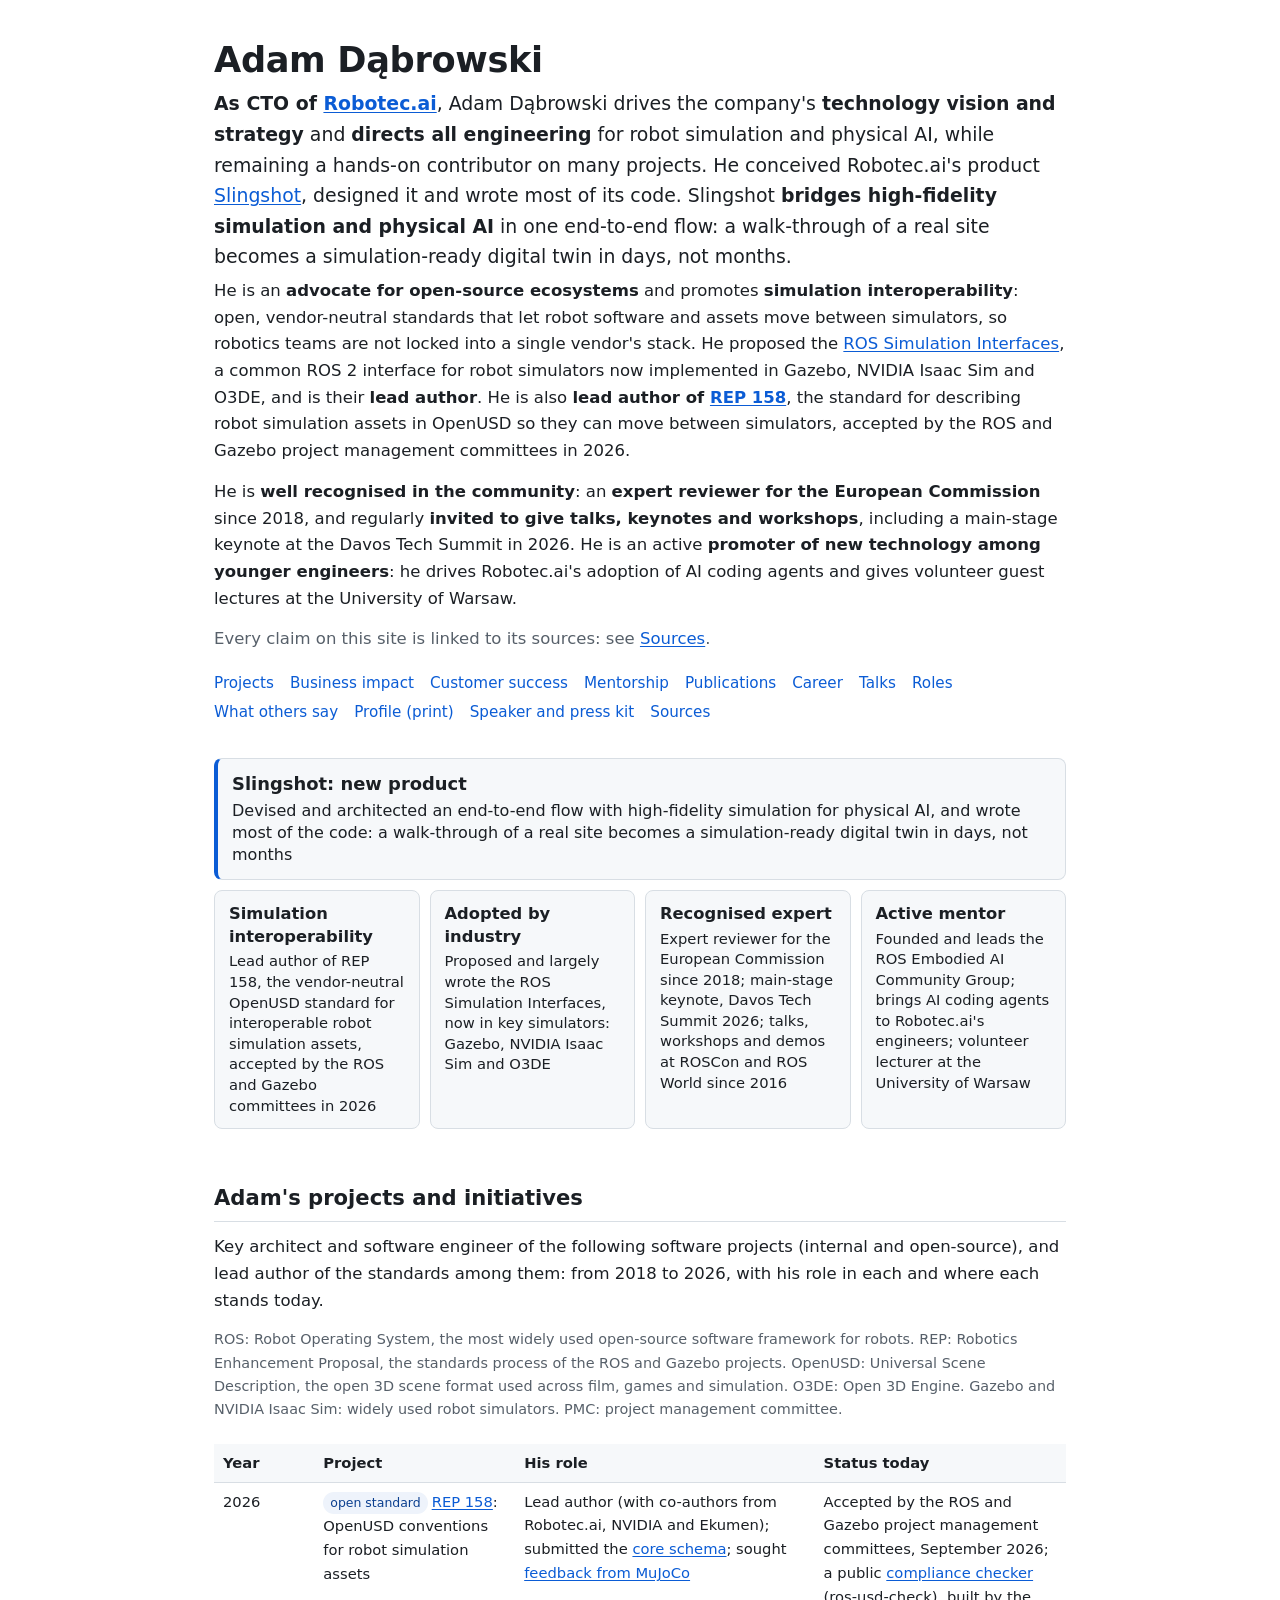
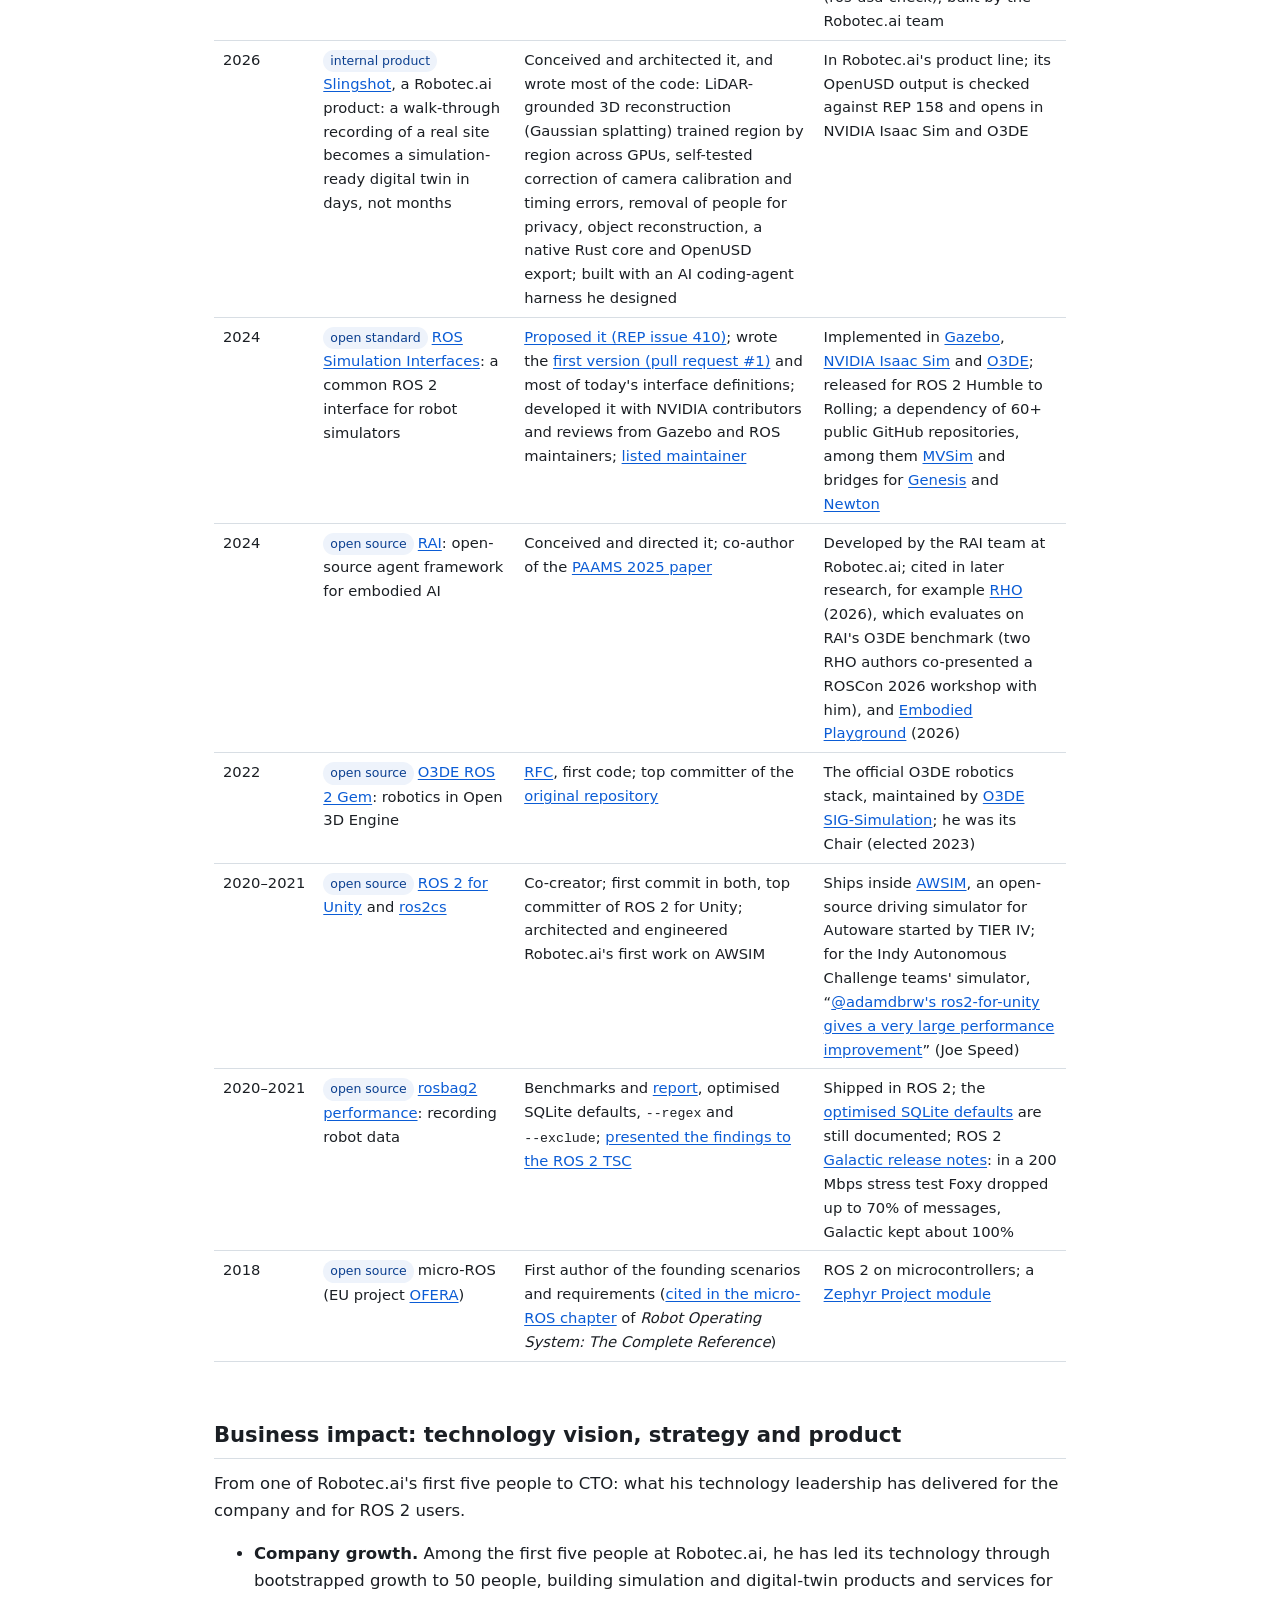
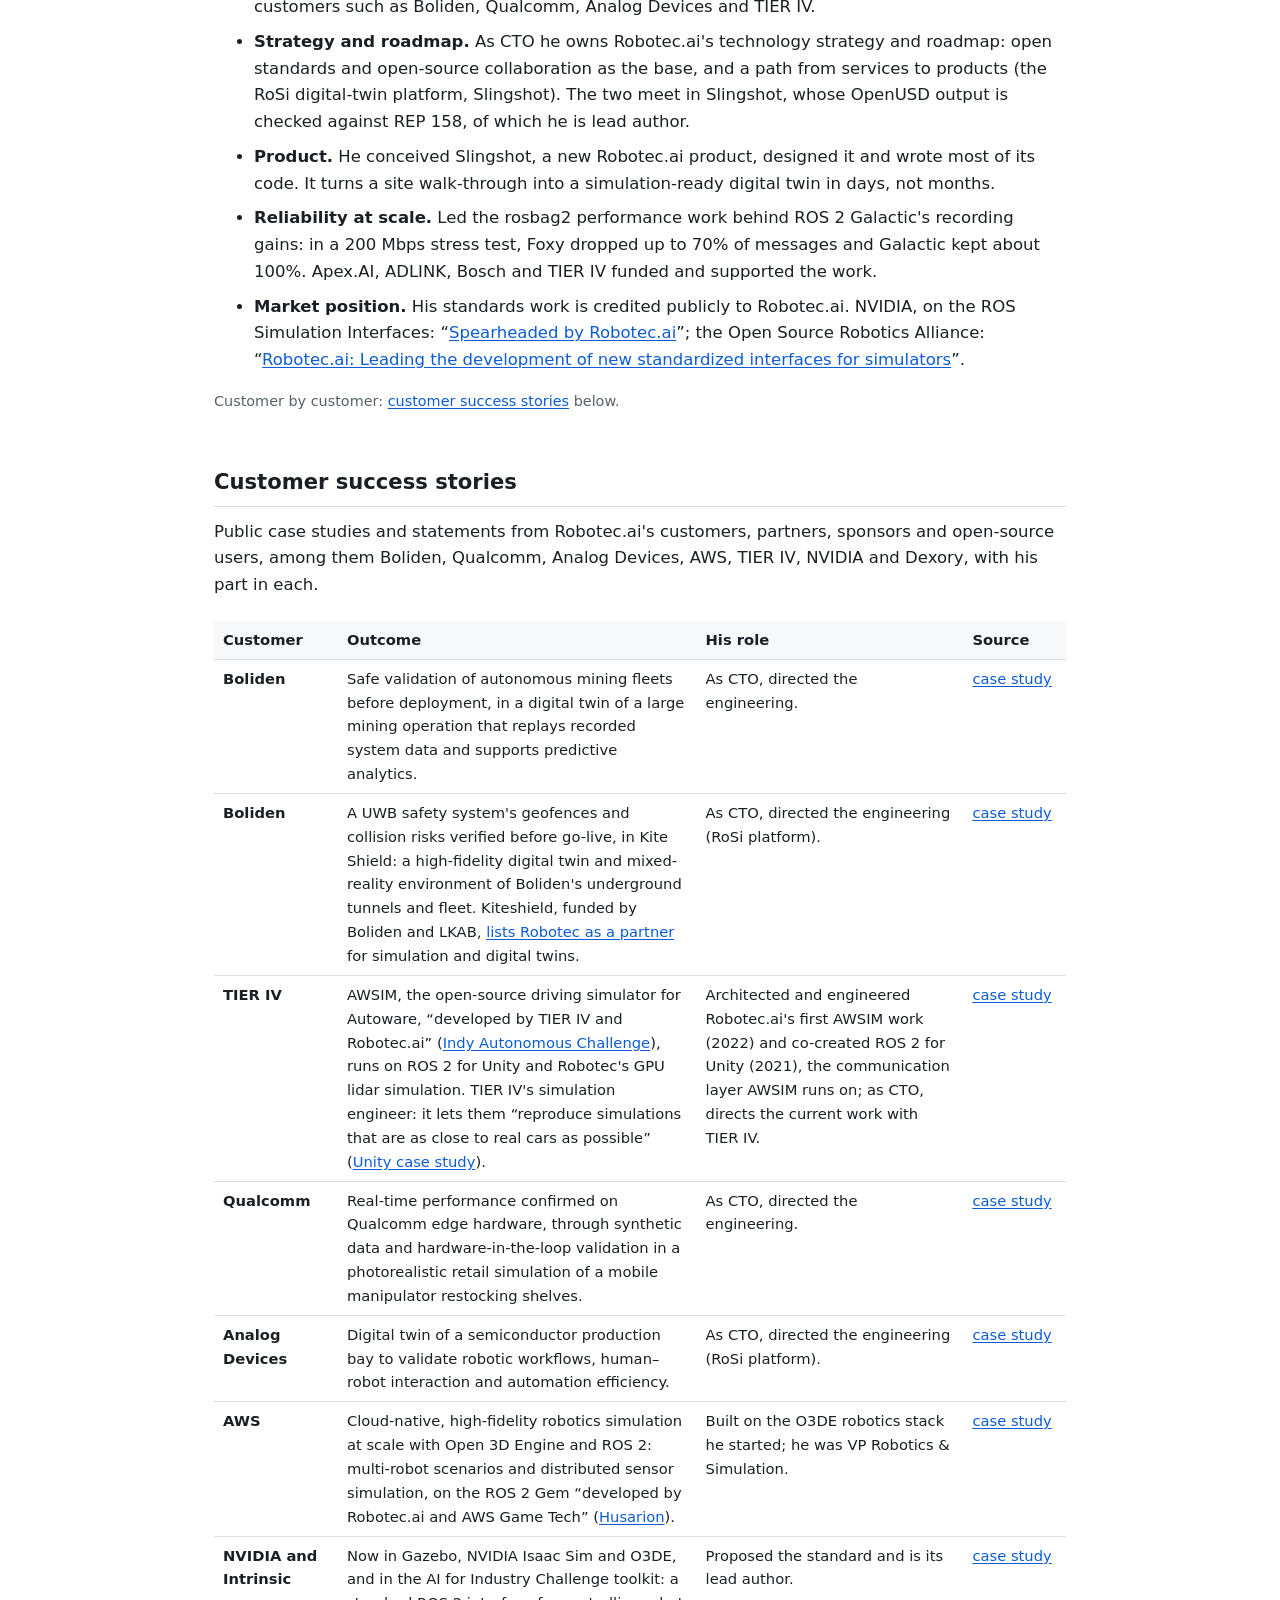
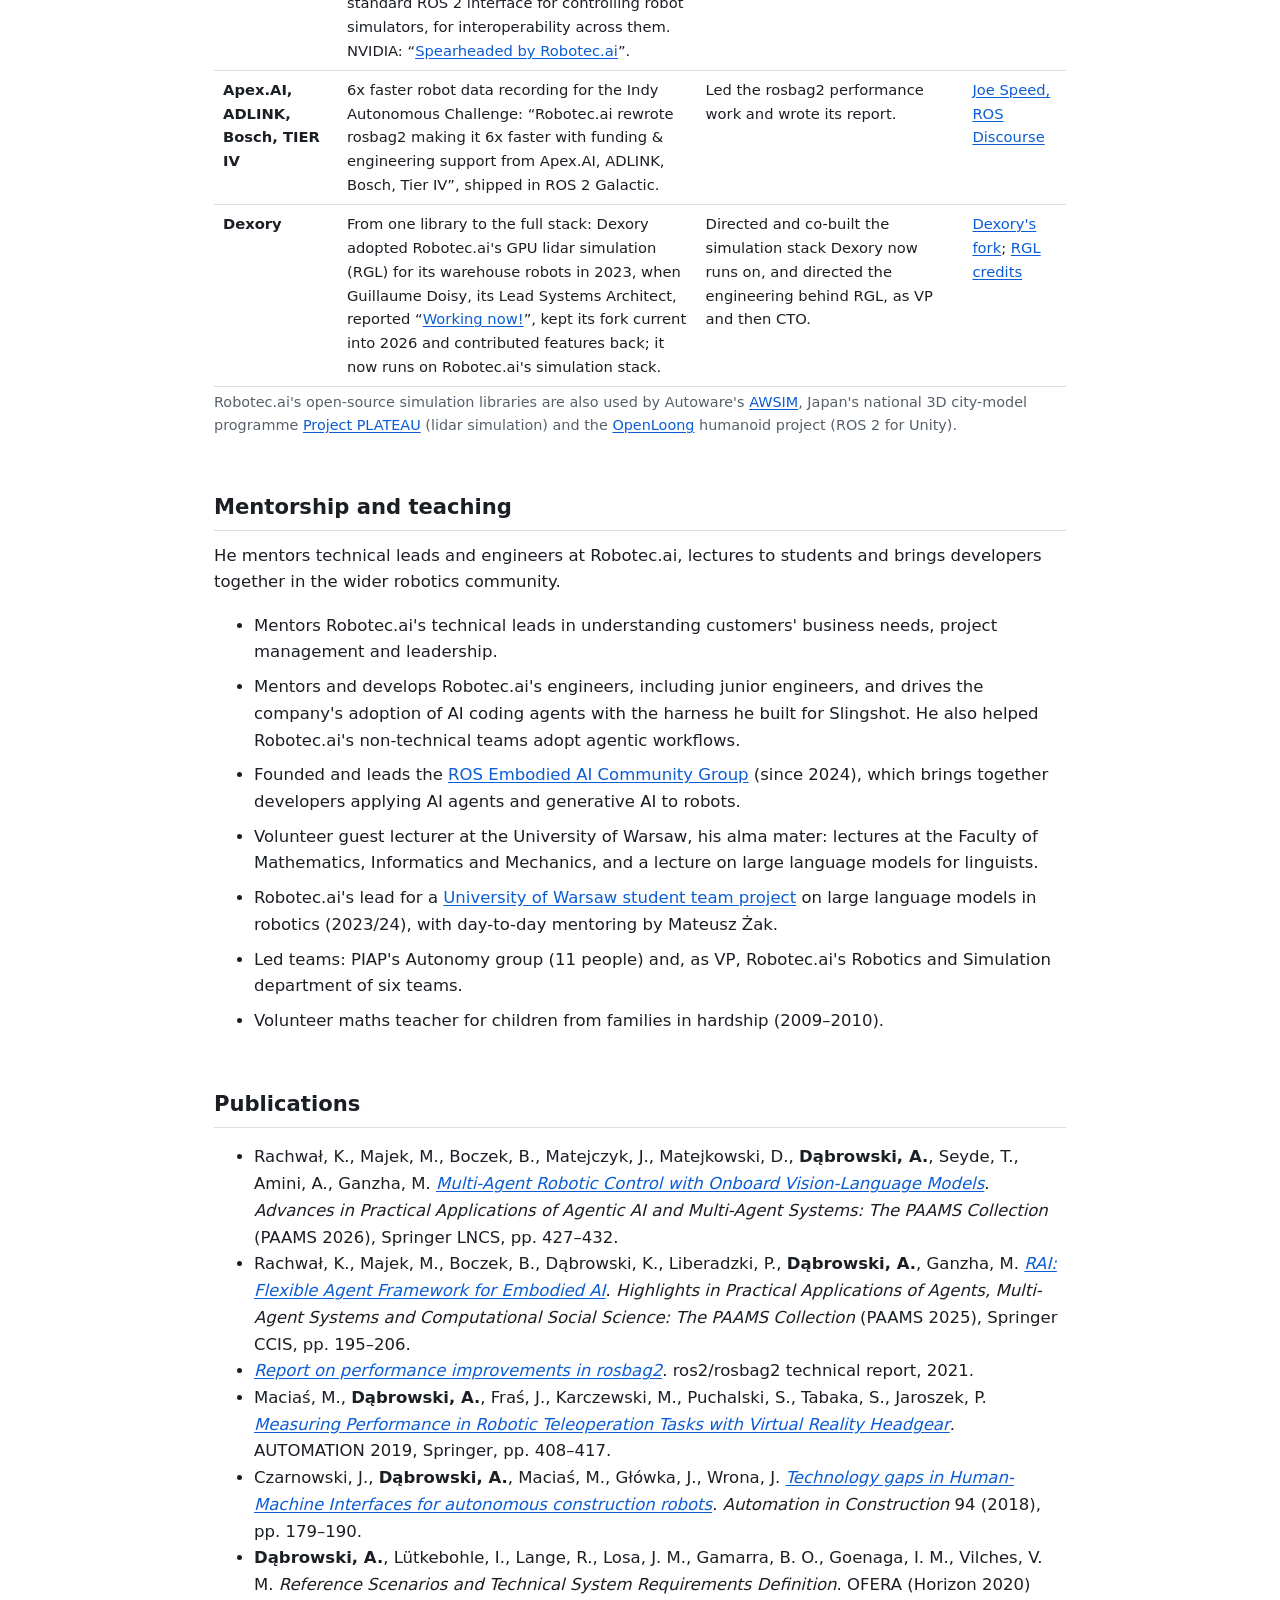
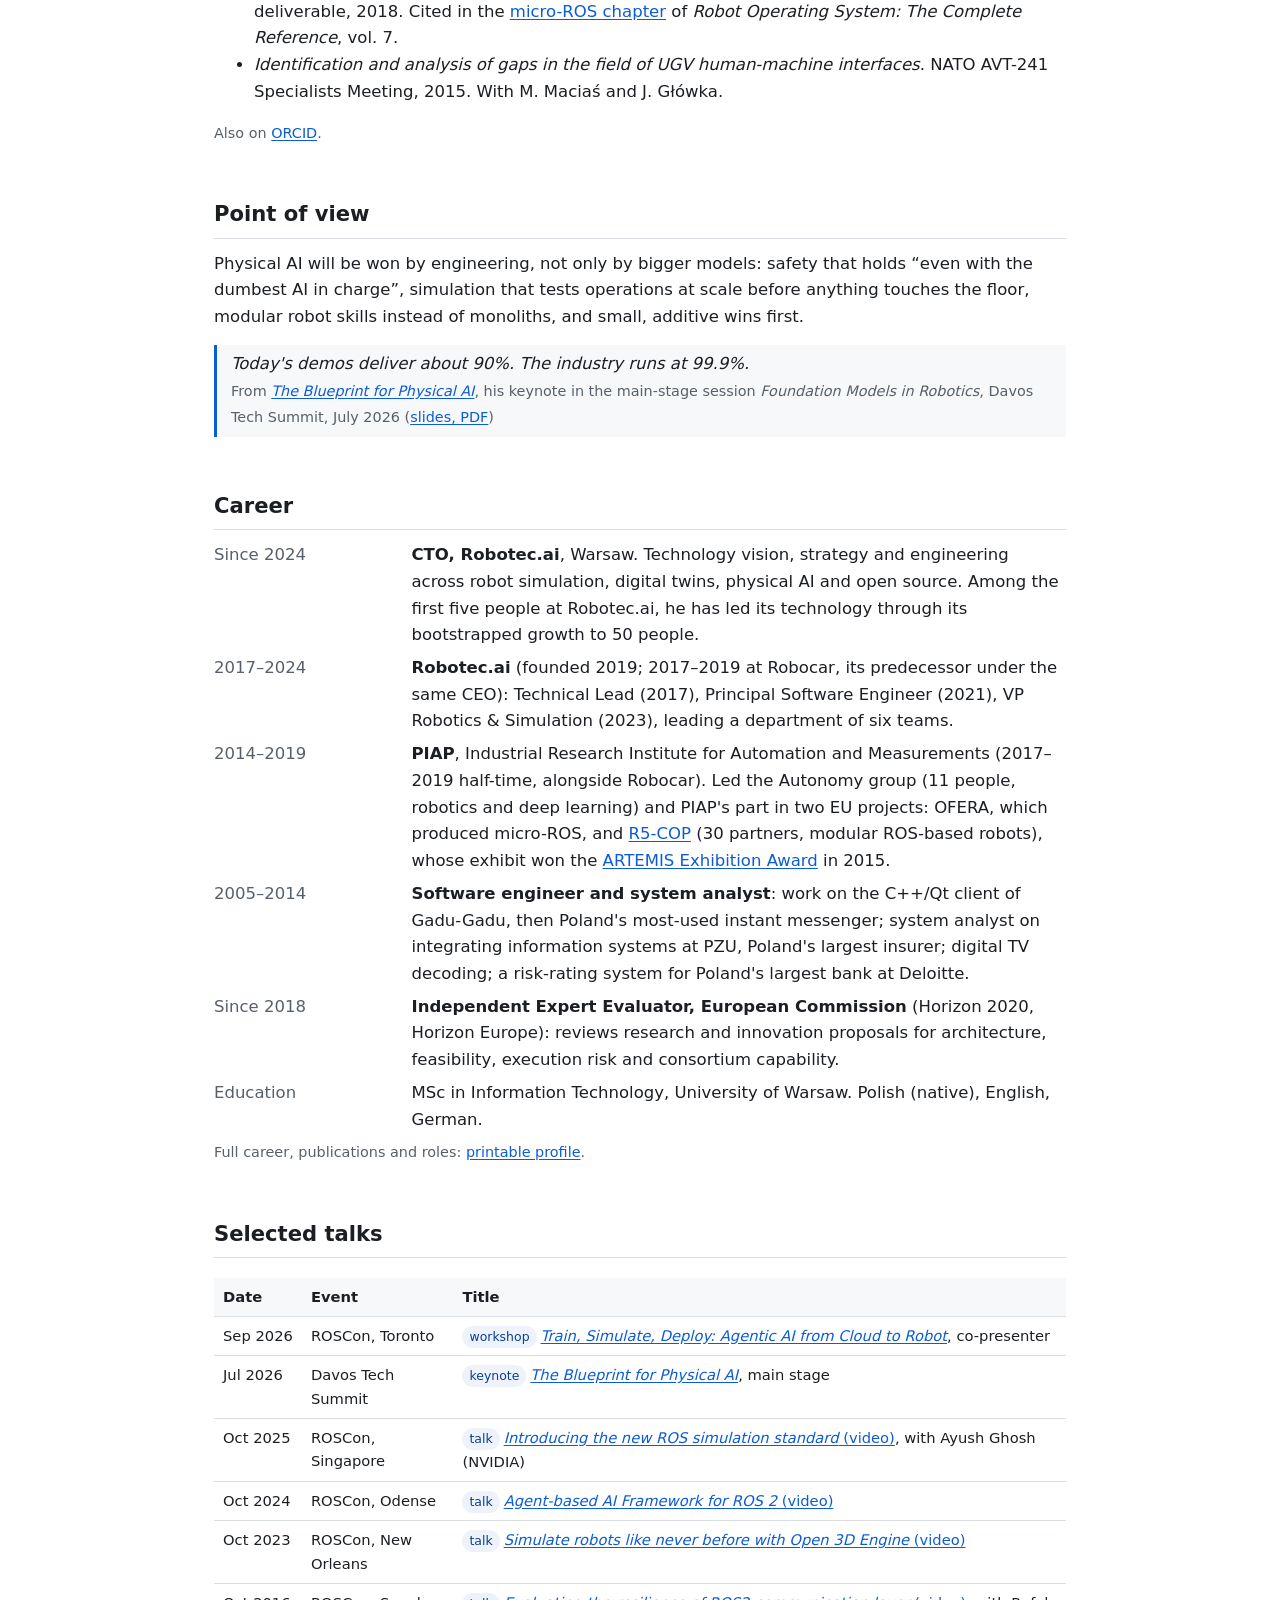
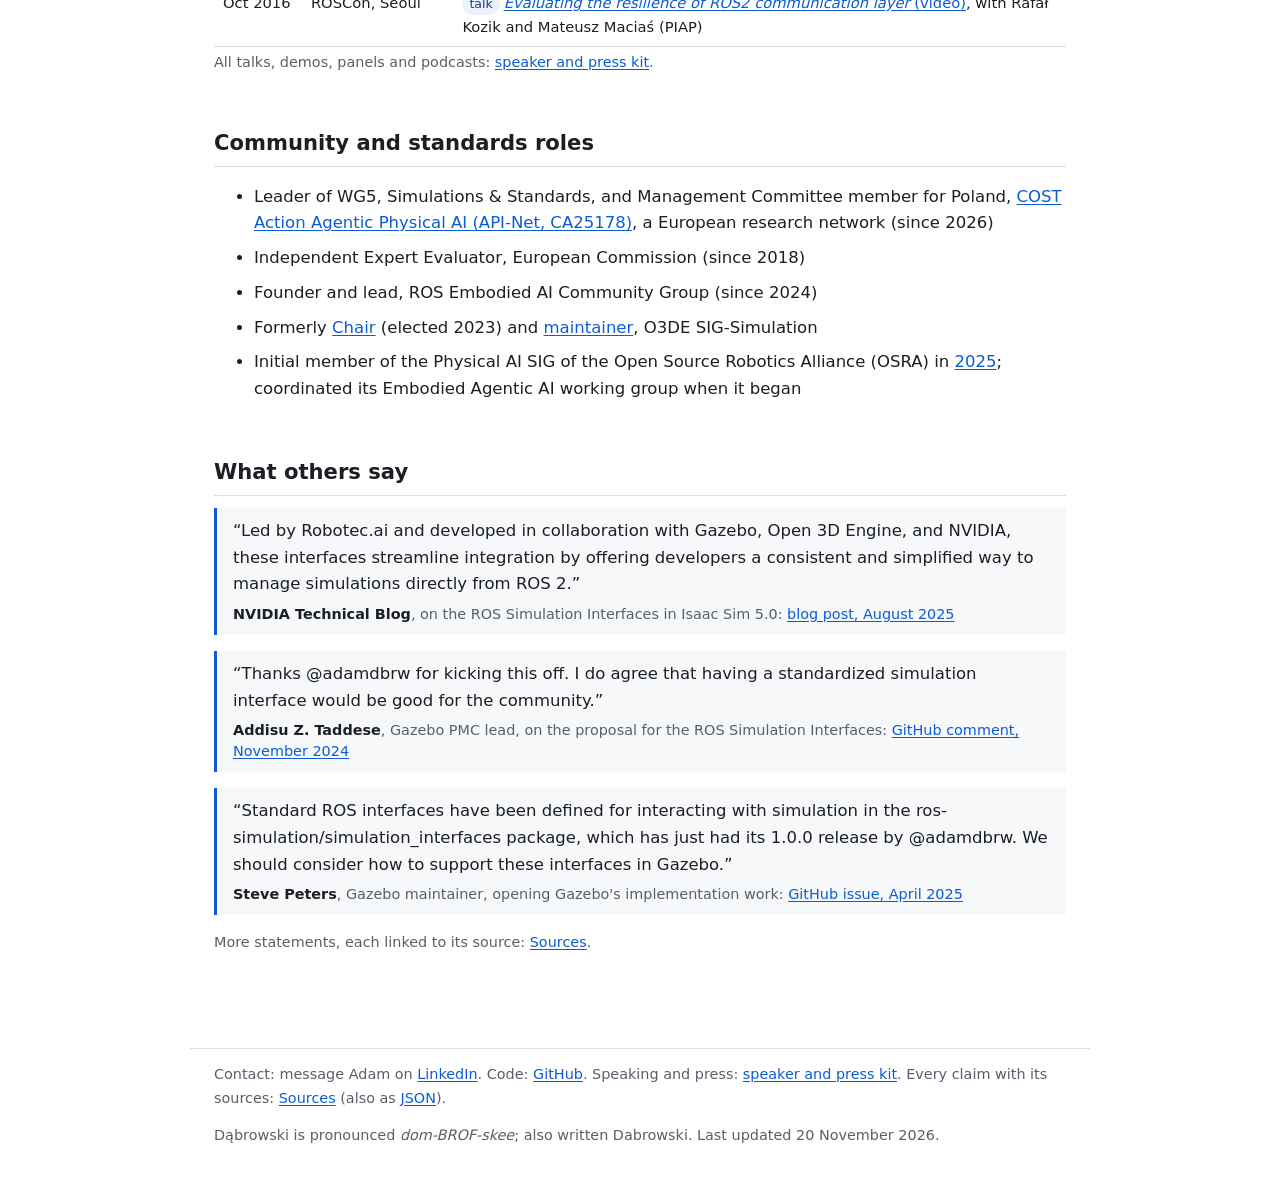
==== commit b6533bb6: "Dexory: from RGL to Robotec.ai's simulation stack, which he directed and co-built Co-Authored-By: Cl" ====
--- a/index.html
+++ b/index.html
@@ -131,7 +131,7 @@
       <tr data-claim="case-nvidia-intrinsic"><td data-label="Customer" class="wrap"><b>NVIDIA and Intrinsic</b></td><td data-label="Outcome" class="wrap">Now in Gazebo, NVIDIA Isaac Sim and O3DE, and in the AI for Industry Challenge toolkit: a standard ROS 2 interface for controlling robot simulators, for interoperability across them. NVIDIA: “<a href="https://developer.nvidia.com/blog/advanced-sensor-physics-customization-and-model-benchmarking-coming-to-nvidia-isaac-sim-and-nvidia-isaac-lab/">Spearheaded by Robotec.ai</a>”.</td><td data-label="His role" class="wrap">Proposed the standard and is its lead author.</td><td data-label="Source"><a href="https://www.robotec.ai/case-studies/new-standard-for-open-source-robotics-simulation">case study</a></td></tr>
     
       <tr data-claim="case-iac-rosbag2"><td data-label="Customer" class="wrap"><b>Apex.AI, ADLINK, Bosch, TIER IV</b></td><td data-label="Outcome" class="wrap">6x faster robot data recording for the Indy Autonomous Challenge: “Robotec.ai rewrote rosbag2 making it 6x faster with funding &amp; engineering support from Apex.AI, ADLINK, Bosch, Tier IV”, shipped in ROS 2 Galactic.</td><td data-label="His role" class="wrap">Led the rosbag2 performance work and wrote its report.</td><td data-label="Source"><a href="https://discourse.openrobotics.org/t/ces-2022-indy-autonomous-challenge-jan-7th/22996/7">Joe Speed, ROS Discourse</a></td></tr>
-      <tr data-claim="case-dexory"><td data-label="Customer" class="wrap"><b>Dexory</b></td><td data-label="Outcome" class="wrap">Adopted and extended: Dexory uses Robotec.ai's GPU lidar simulation (RGL) in Gazebo for its warehouse robots. Guillaume Doisy, its Lead Systems Architect, adopted it in 2023 (“<a href="https://github.com/RobotecAI/RGLGazeboPlugin/issues/10">Working now!</a>”); Dexory keeps its fork current in 2026 and has contributed features back.</td><td data-label="His role" class="wrap">Directed the engineering behind RGL, as VP and then CTO.</td><td data-label="Source"><a href="https://github.com/botsandus/RGLGazeboPlugin">Dexory's fork</a>; <a href="https://github.com/RobotecAI/RGLGazeboPlugin">RGL credits</a></td></tr>
+      <tr data-claim="case-dexory"><td data-label="Customer" class="wrap"><b>Dexory</b></td><td data-label="Outcome" class="wrap">From one library to the full stack: Dexory adopted Robotec.ai's GPU lidar simulation (RGL) for its warehouse robots in 2023, when Guillaume Doisy, its Lead Systems Architect, reported “<a href="https://github.com/RobotecAI/RGLGazeboPlugin/issues/10">Working now!</a>”, kept its fork current into 2026 and contributed features back; it now runs on Robotec.ai's simulation stack.</td><td data-label="His role" class="wrap">Directed and co-built the simulation stack Dexory now runs on, and directed the engineering behind RGL, as VP and then CTO.</td><td data-label="Source"><a href="https://github.com/botsandus/RGLGazeboPlugin">Dexory's fork</a>; <a href="https://github.com/RobotecAI/RGLGazeboPlugin">RGL credits</a></td></tr>
     </tbody>
   </table>
   </div>
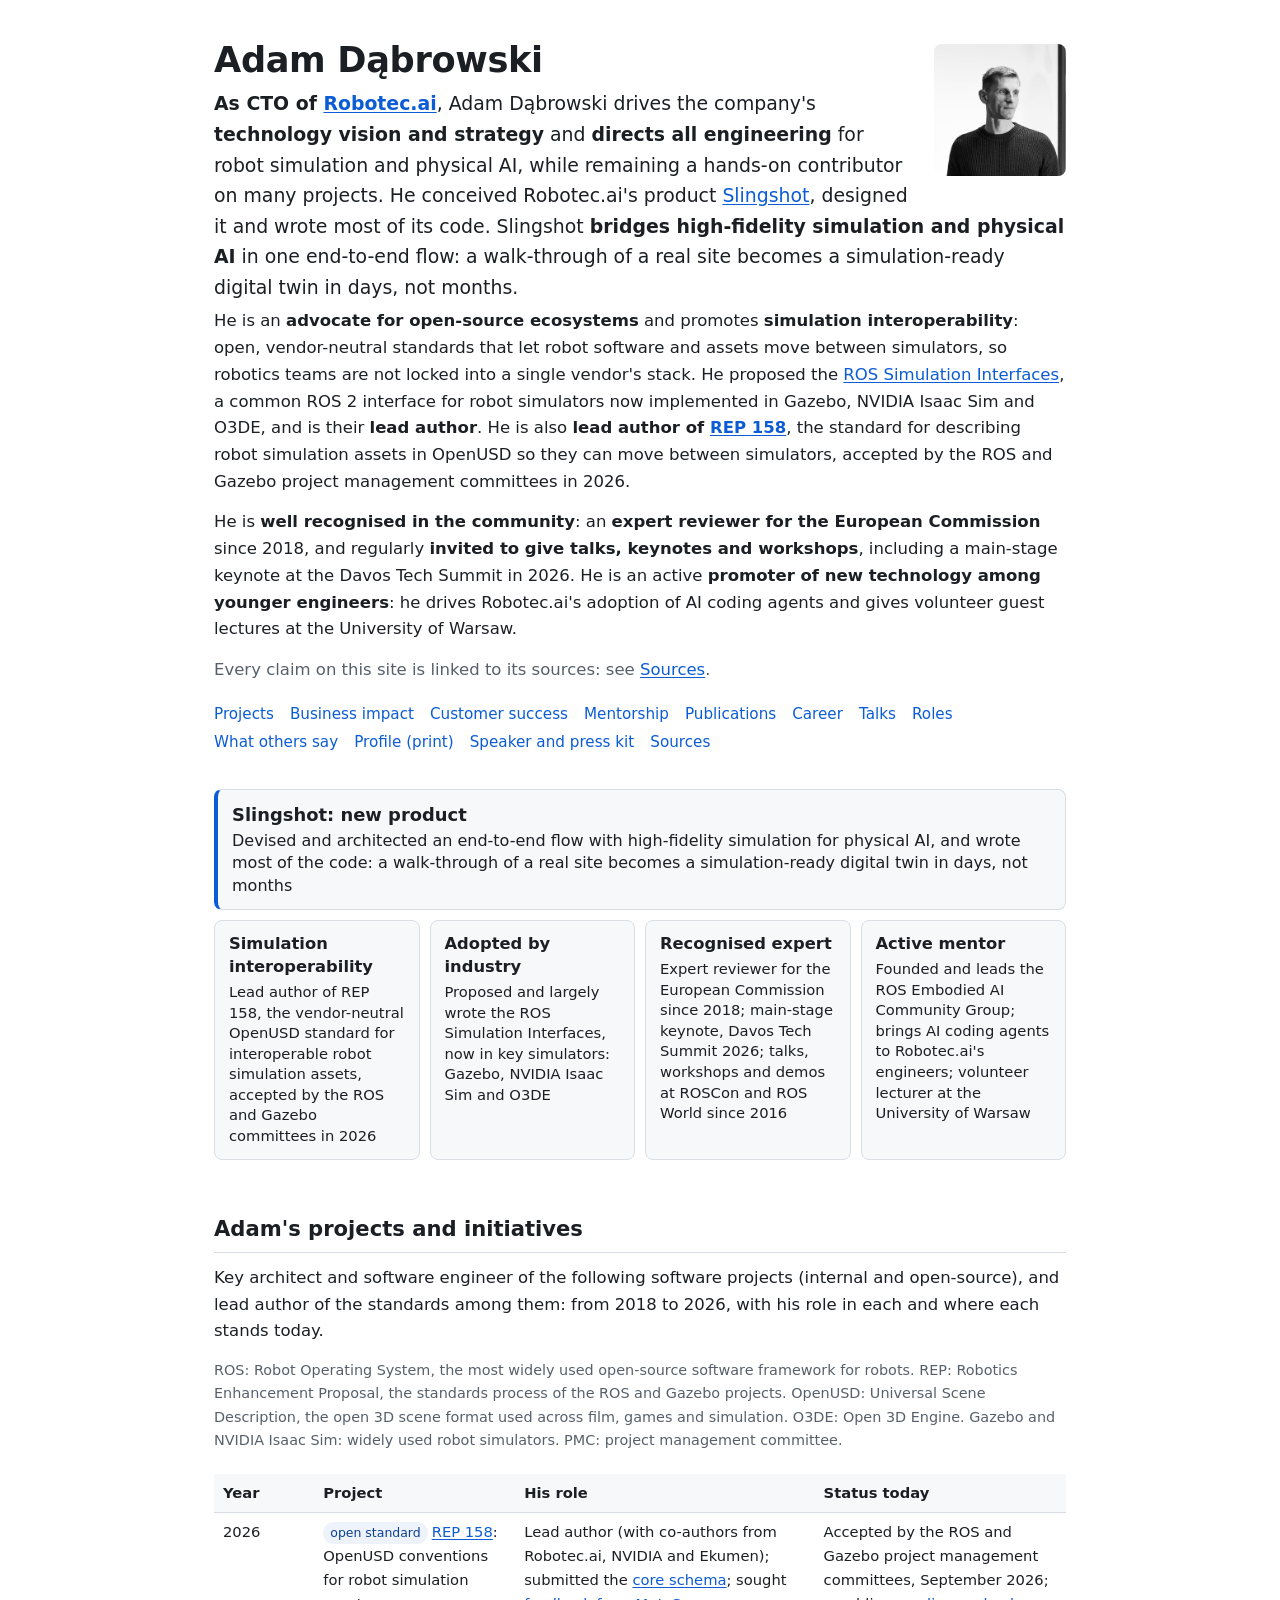
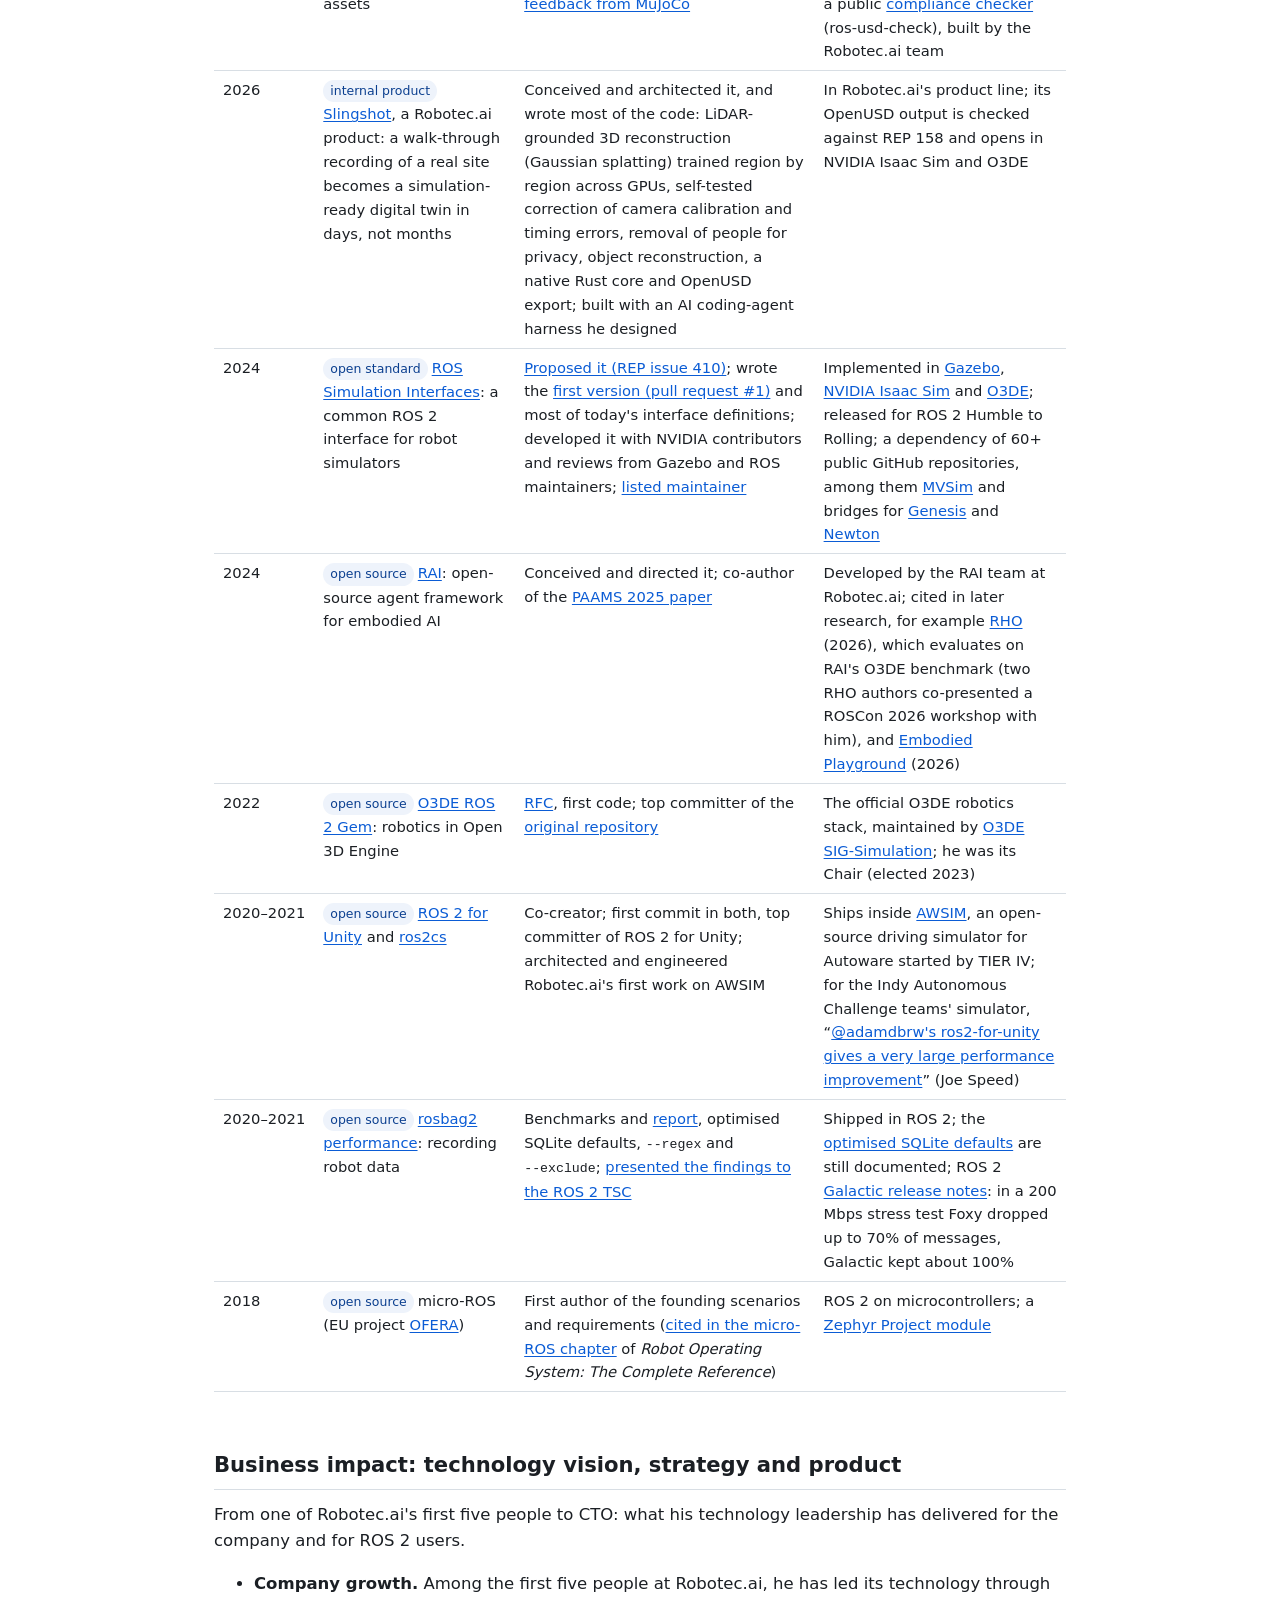
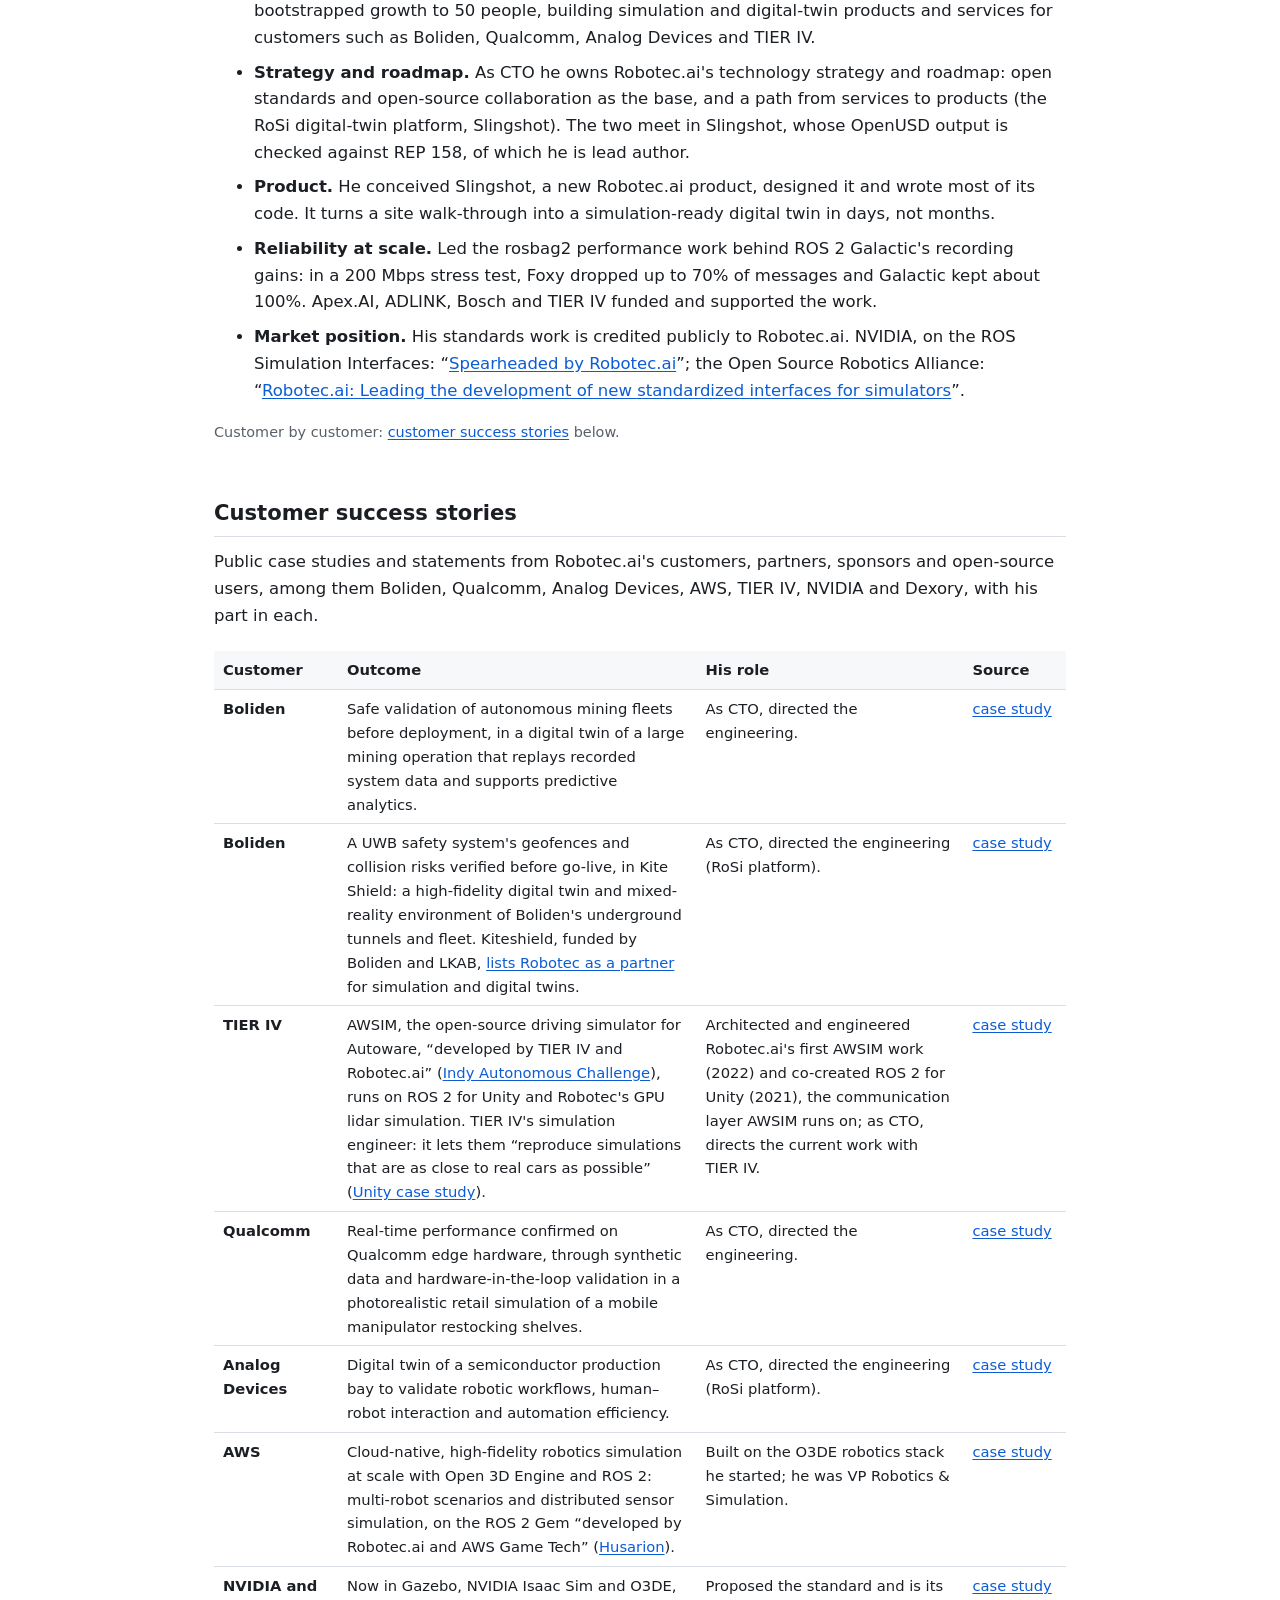
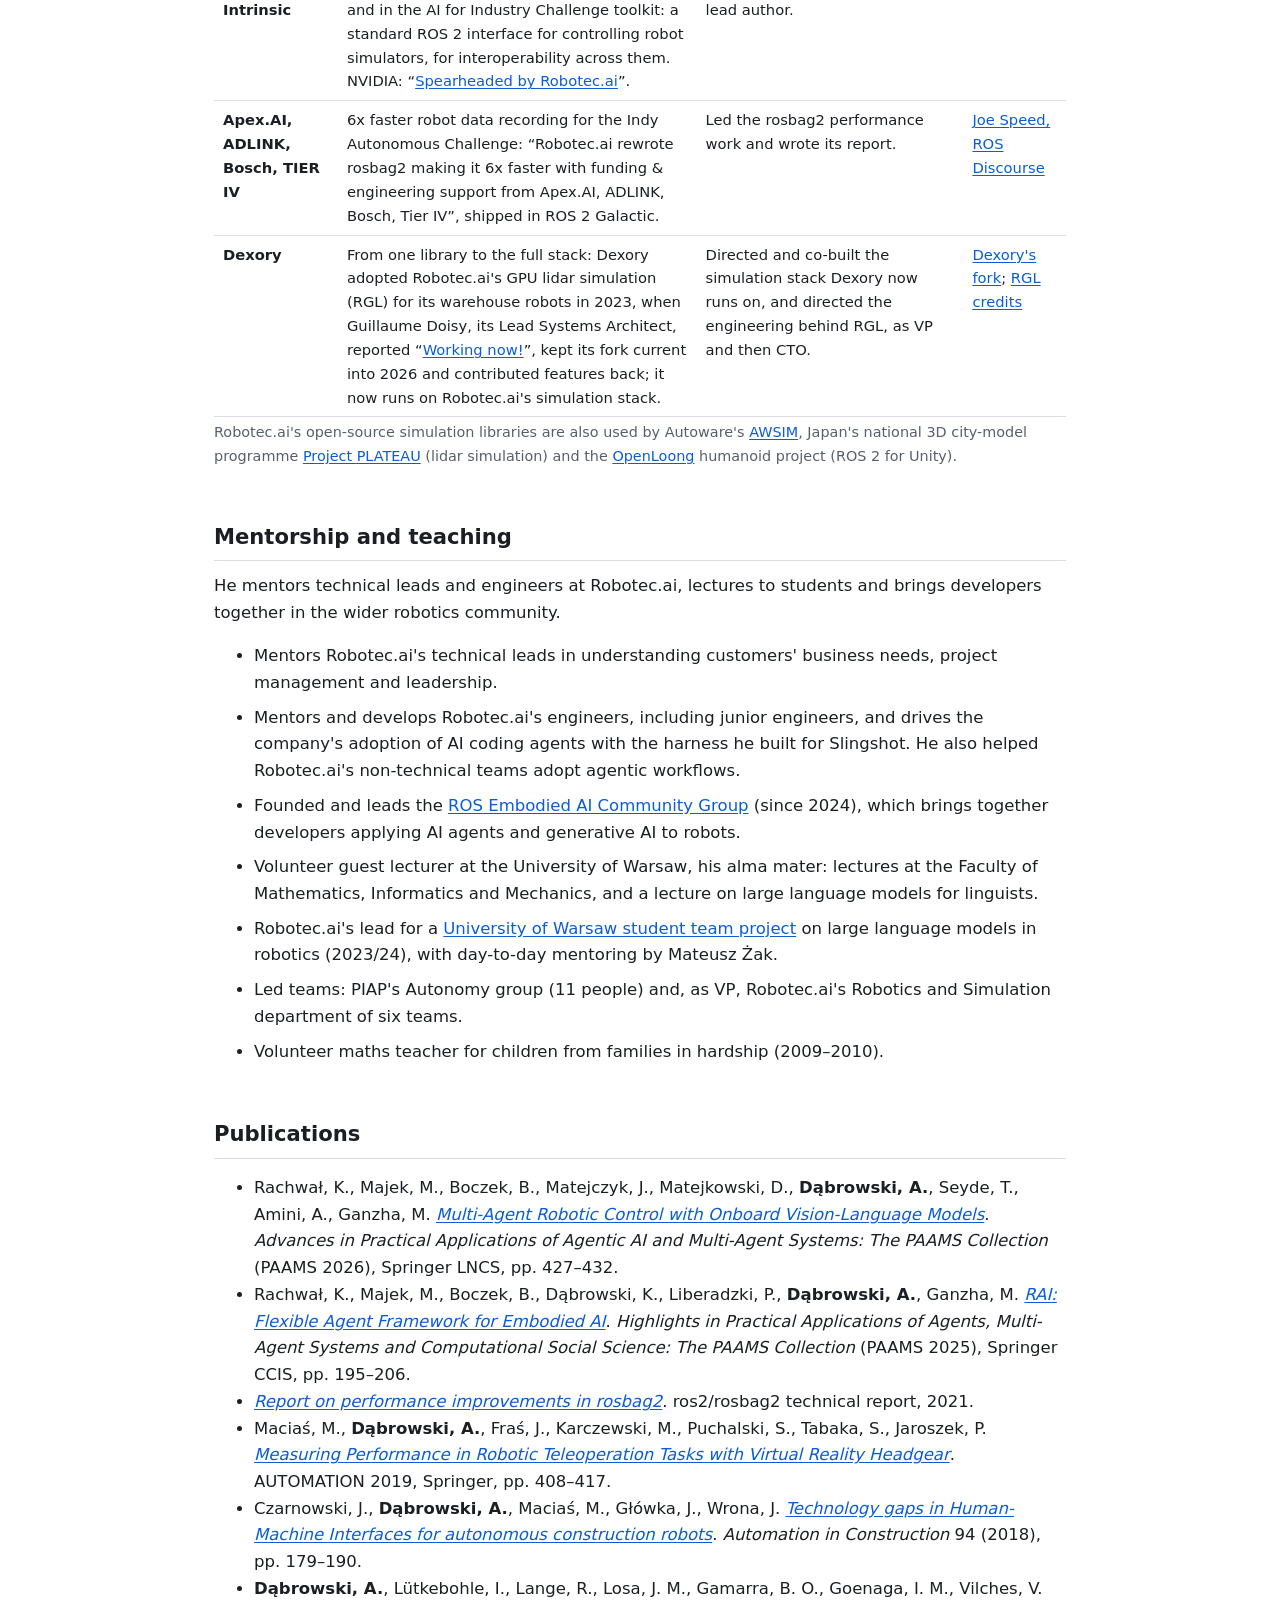
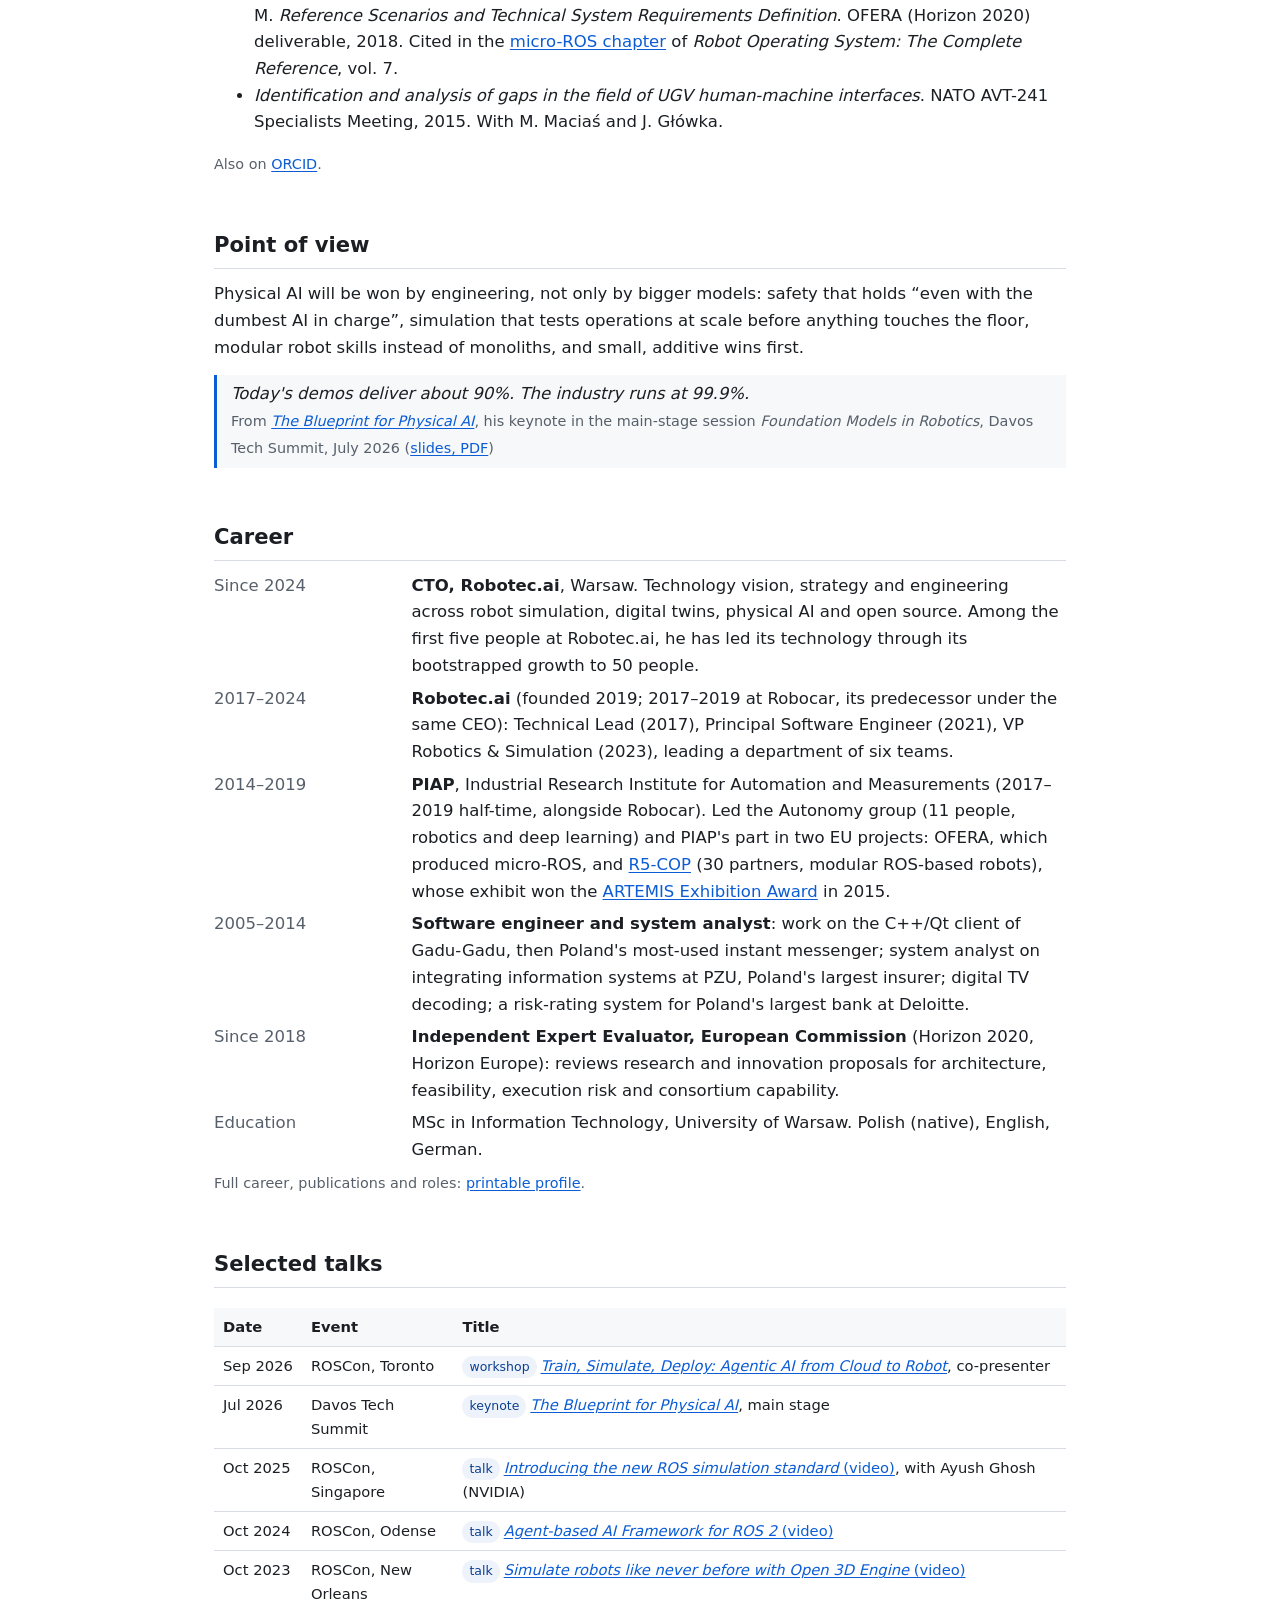
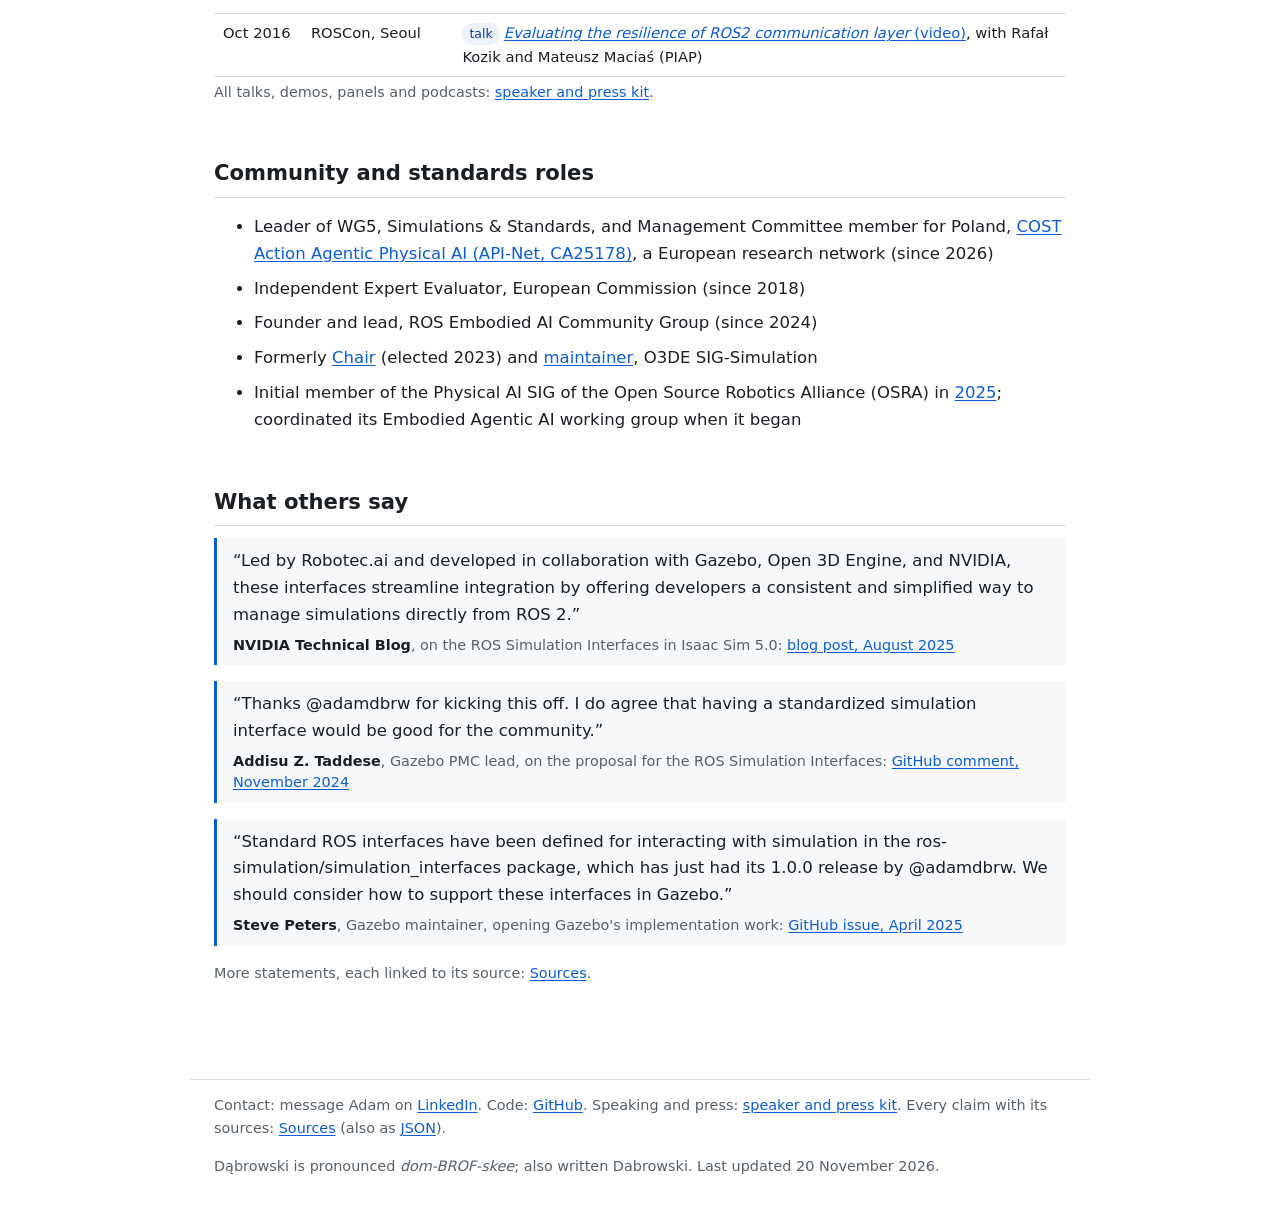
==== commit 31d4de71: "Portrait: home page, speaker kit downloads, JSON-LD image Co-Authored-By: Claude Opus 5.5 <noreply@a" ====
--- a/index.html
+++ b/index.html
@@ -33,6 +33,7 @@
   "mainEntity": {
     "@type": "Person",
     "@id": "https://adamdbrw.github.io/#adam",
+    "image": "https://adamdbrw.github.io/img/adam-dabrowski-headshot.jpg",
     "name": "Adam Dąbrowski",
     "givenName": "Adam",
     "familyName": "Dąbrowski",
@@ -63,6 +64,7 @@
 <body>
 <a class="skip" href="#main">Skip to content</a>
 <header class="site">
+  <img class="mug top" src="img/adam-dabrowski-320.jpg" width="132" height="132" alt="Adam Dąbrowski">
   <h1>Adam Dąbrowski</h1>
   <p class="lede"><strong>As CTO of <a href="https://robotec.ai">Robotec.ai</a></strong>, Adam Dąbrowski drives the company's <strong>technology vision and strategy</strong> and <strong>directs all engineering</strong> for robot simulation and physical AI, while remaining a hands-on contributor on many projects. He conceived Robotec.ai's product <a href="https://www.robotec.ai/slingshot">Slingshot</a>, designed it and wrote most of its code. Slingshot <strong>bridges high-fidelity simulation and physical AI</strong> in one end-to-end flow: a walk-through of a real site becomes a simulation-ready digital twin in days, not months.</p>
   <p>He is an <strong>advocate for open-source ecosystems</strong> and promotes <strong>simulation interoperability</strong>: open, vendor-neutral standards that let robot software and assets move between simulators, so robotics teams are not locked into a single vendor's stack. He proposed the <a href="https://github.com/ros-simulation/simulation_interfaces">ROS Simulation Interfaces</a>, a common ROS 2 interface for robot simulators now implemented in Gazebo, NVIDIA Isaac Sim and O3DE, and is their <strong>lead author</strong>. He is also <strong>lead author of <a href="https://reps.openrobotics.org/rep-0158-2006/">REP 158</a></strong>, the standard for describing robot simulation assets in OpenUSD so they can move between simulators, accepted by the ROS and Gazebo project management committees in 2026.</p>
--- a/style.css
+++ b/style.css
@@ -97,3 +97,9 @@
 .said figcaption { font-size: .9rem; line-height: 1.45; color: var(--quiet); }
 .said figcaption b { color: var(--ink); font-weight: 600; }
 @media print { .said { break-inside: avoid; } }
+
+/* portrait */
+.mug { border-radius: 8px; display: block; }
+header.site .mug.top { float: right; margin: 4px 0 10px 18px; width: 132px; height: 132px; }
+@media (max-width: 560px) { header.site .mug.top { float: none; margin: 0 0 10px; width: 96px; height: 96px; } }
+@media print { header.site .mug.top { width: 90px; height: 90px; } }
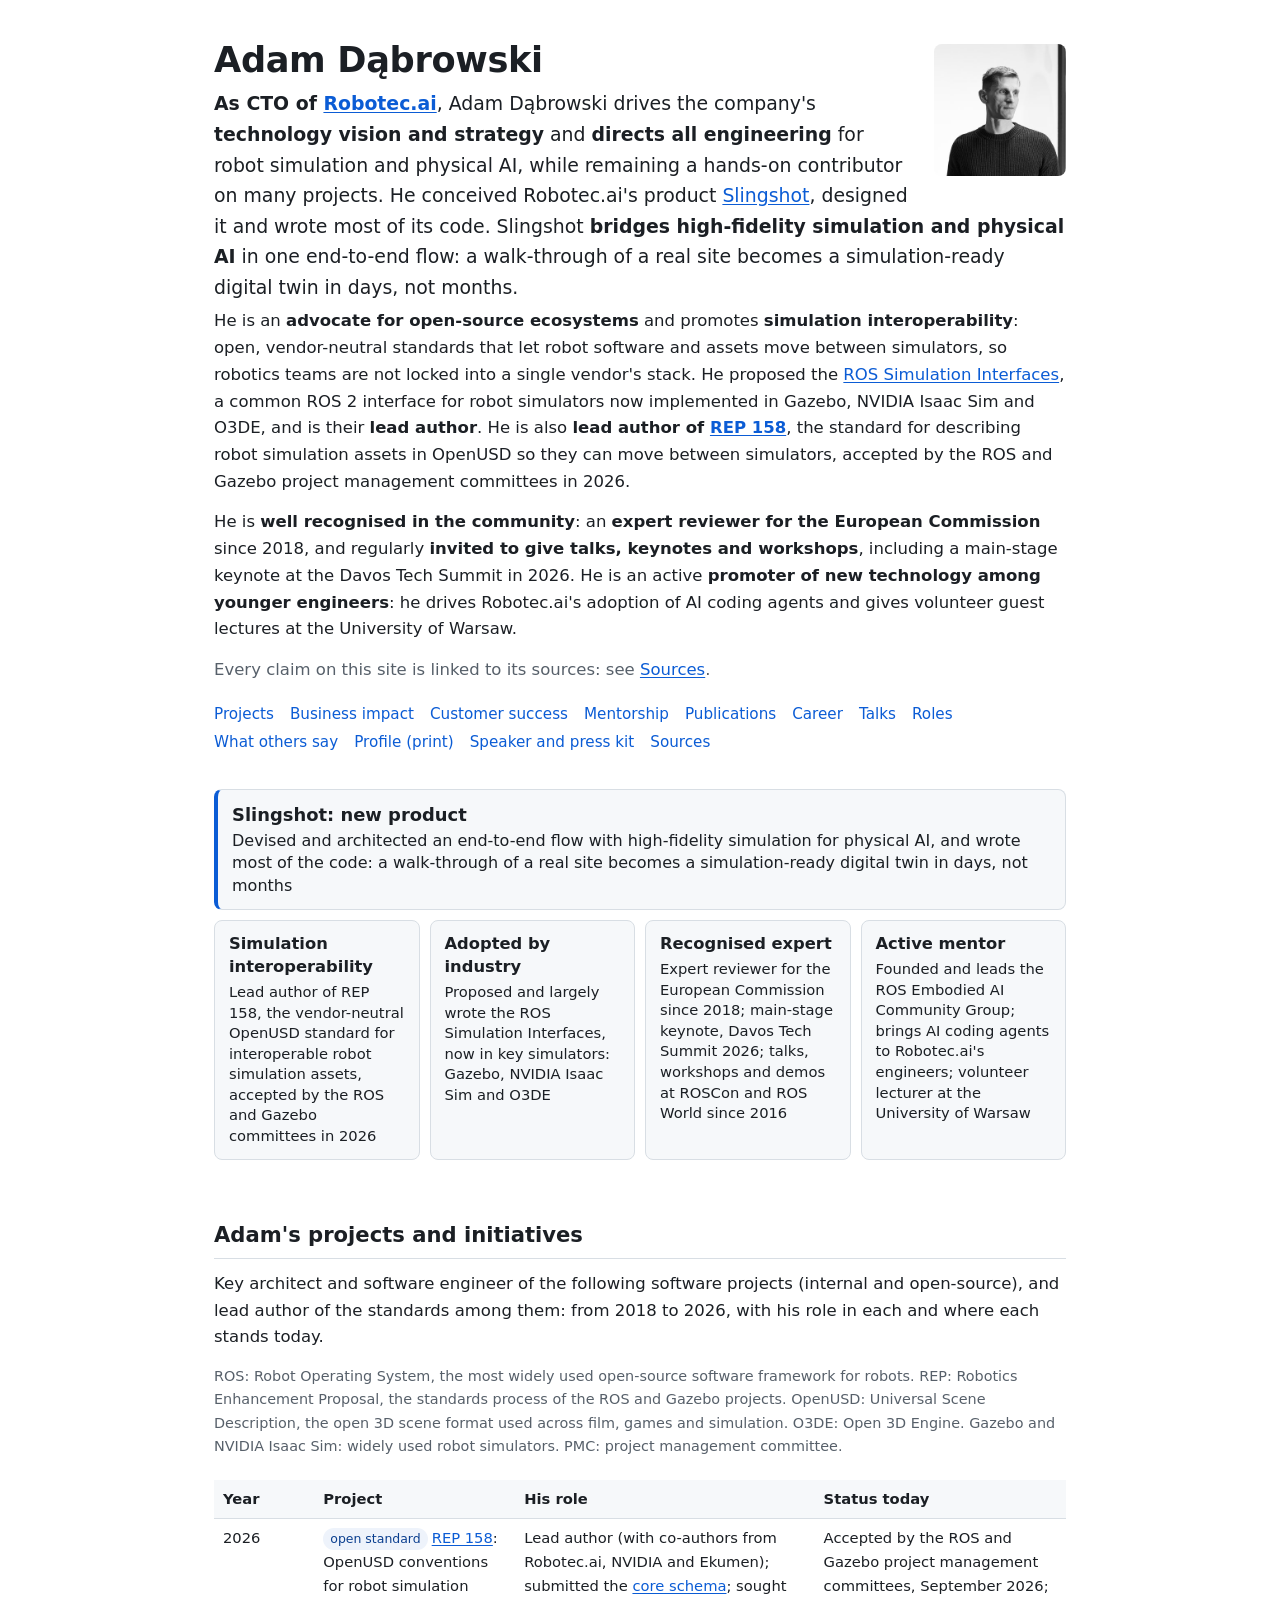
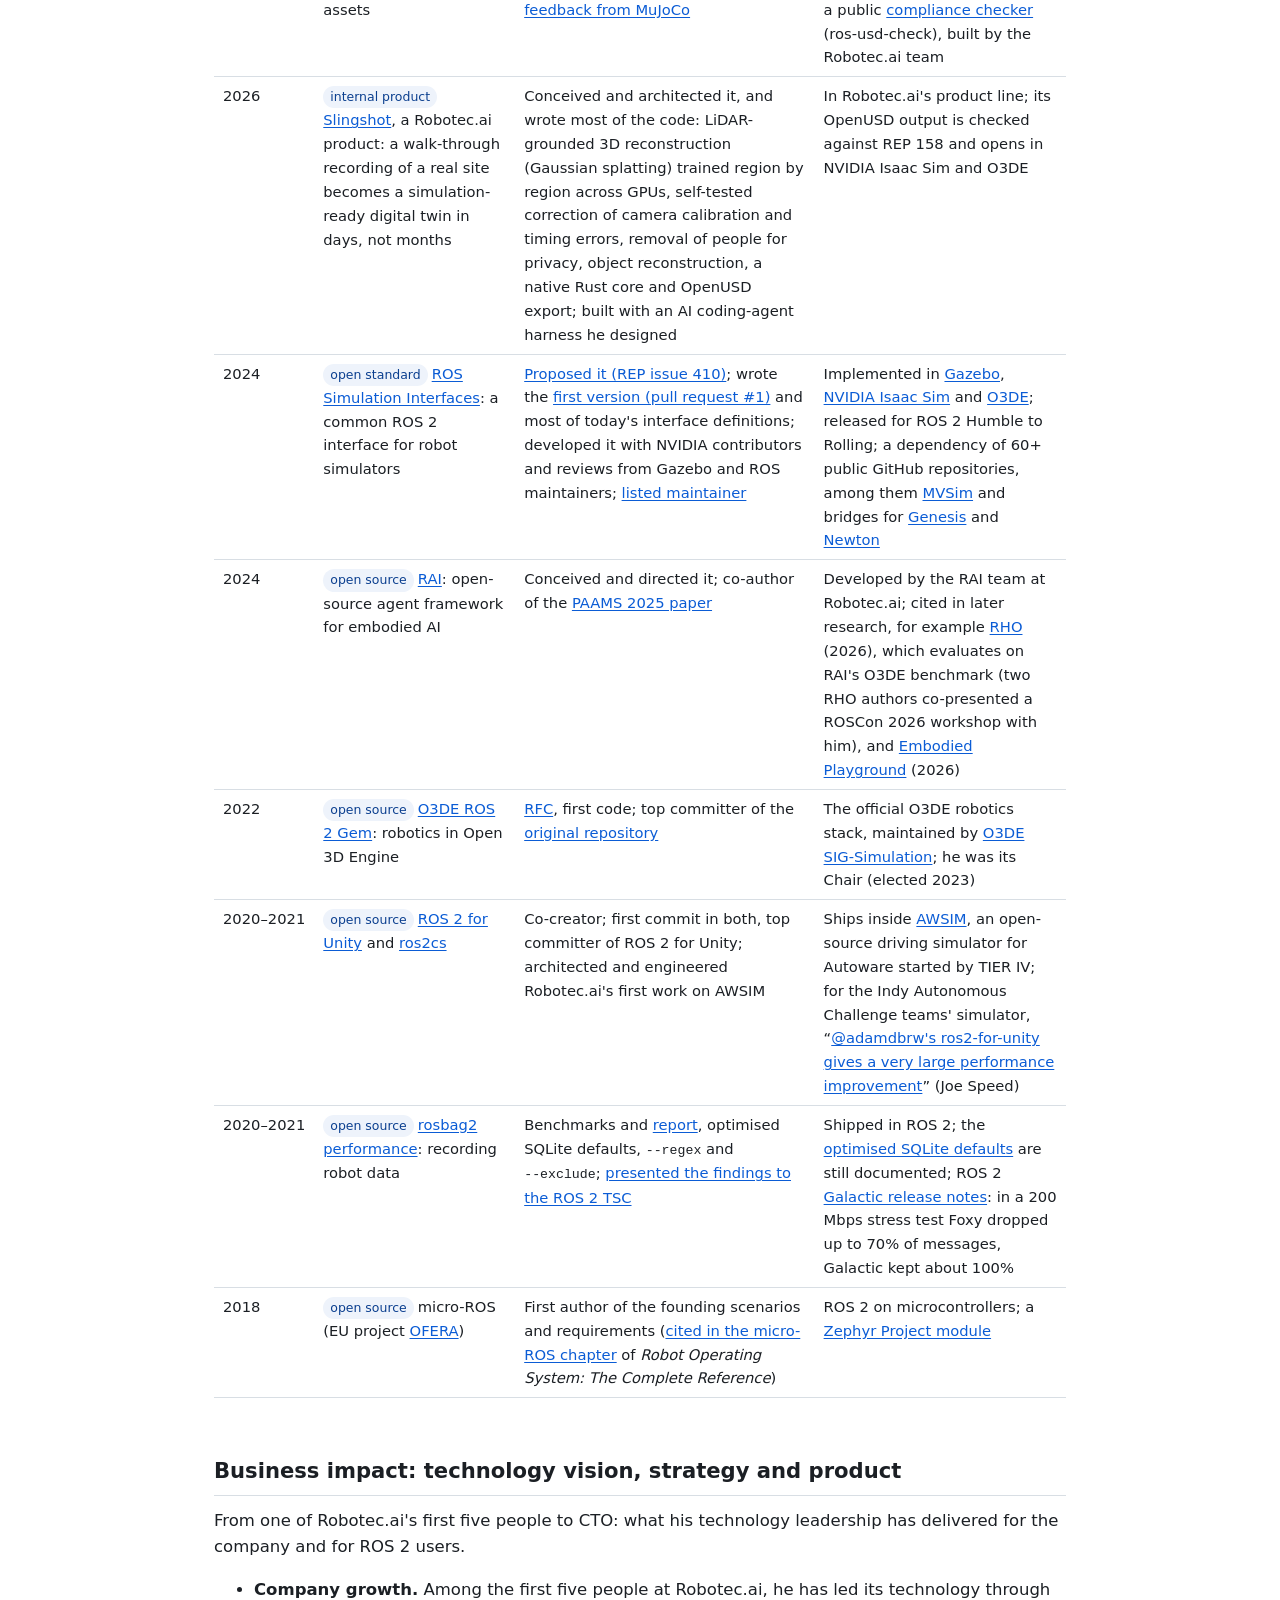
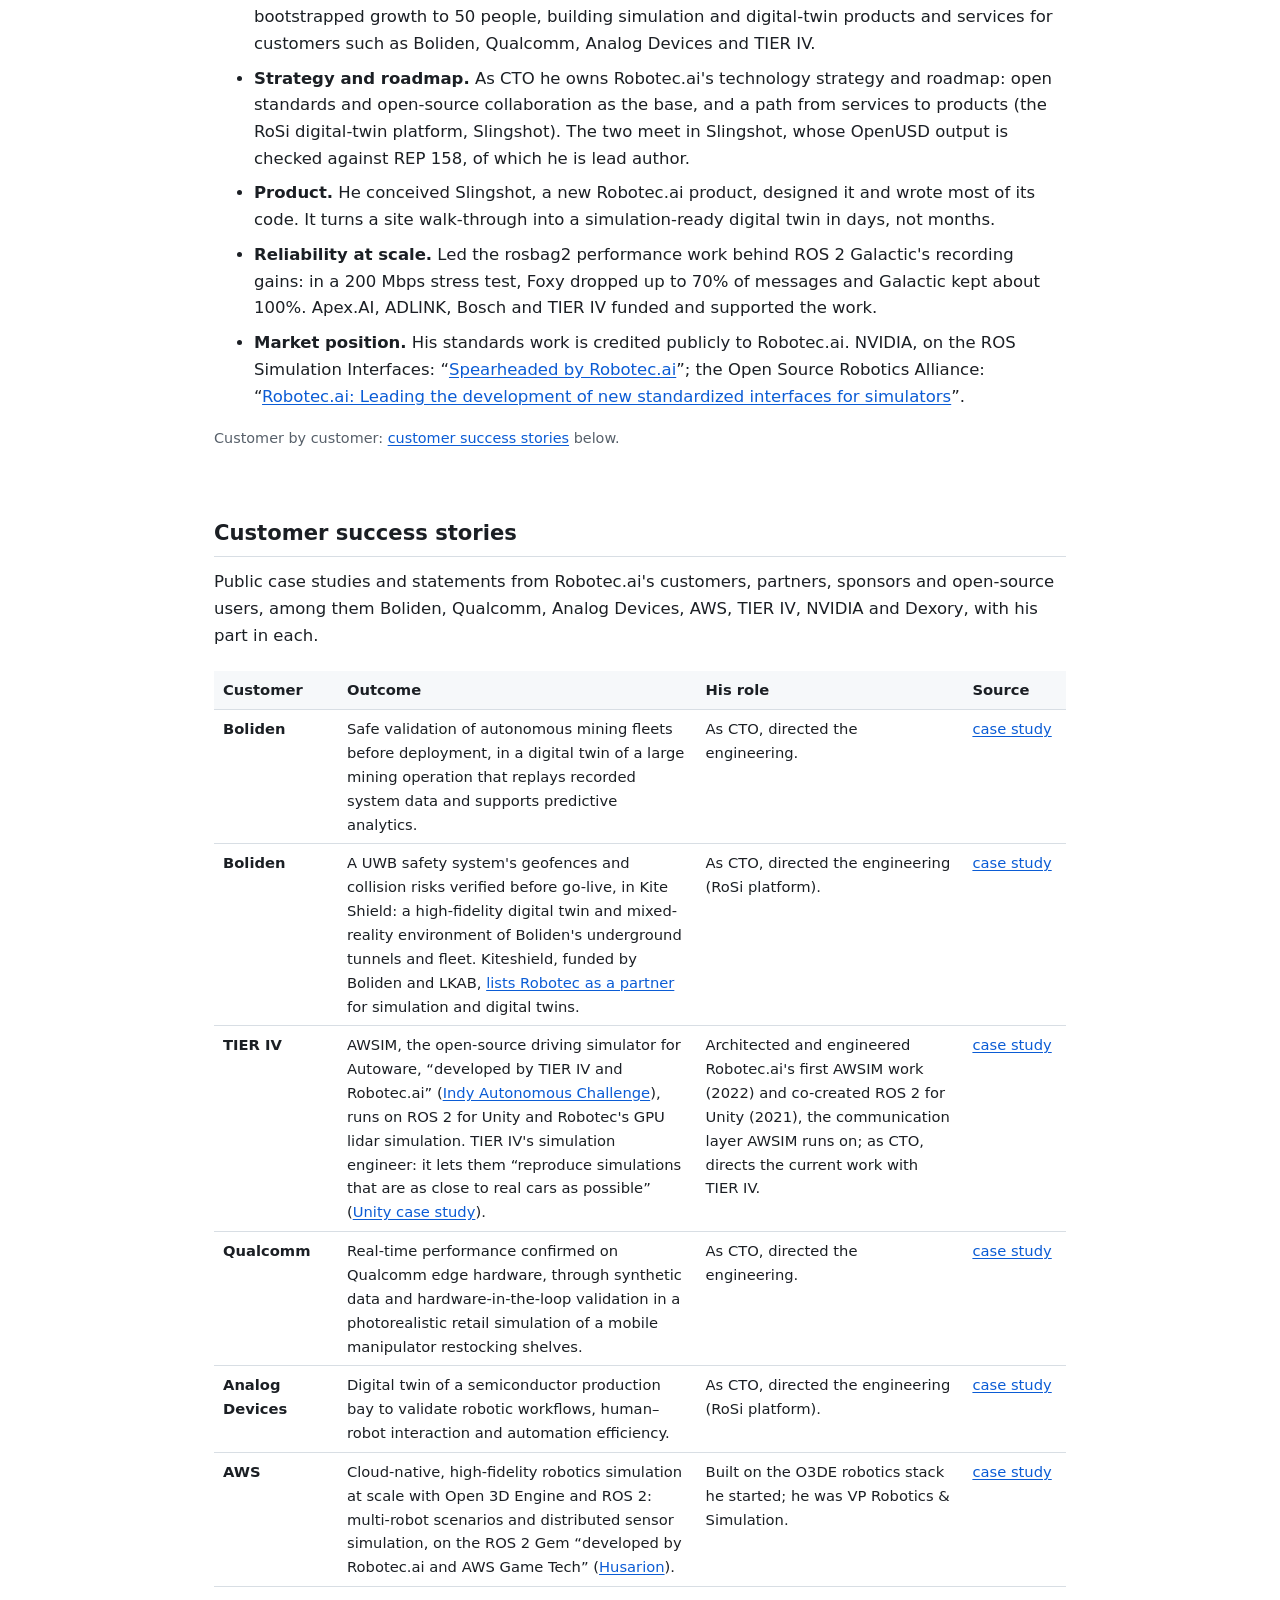
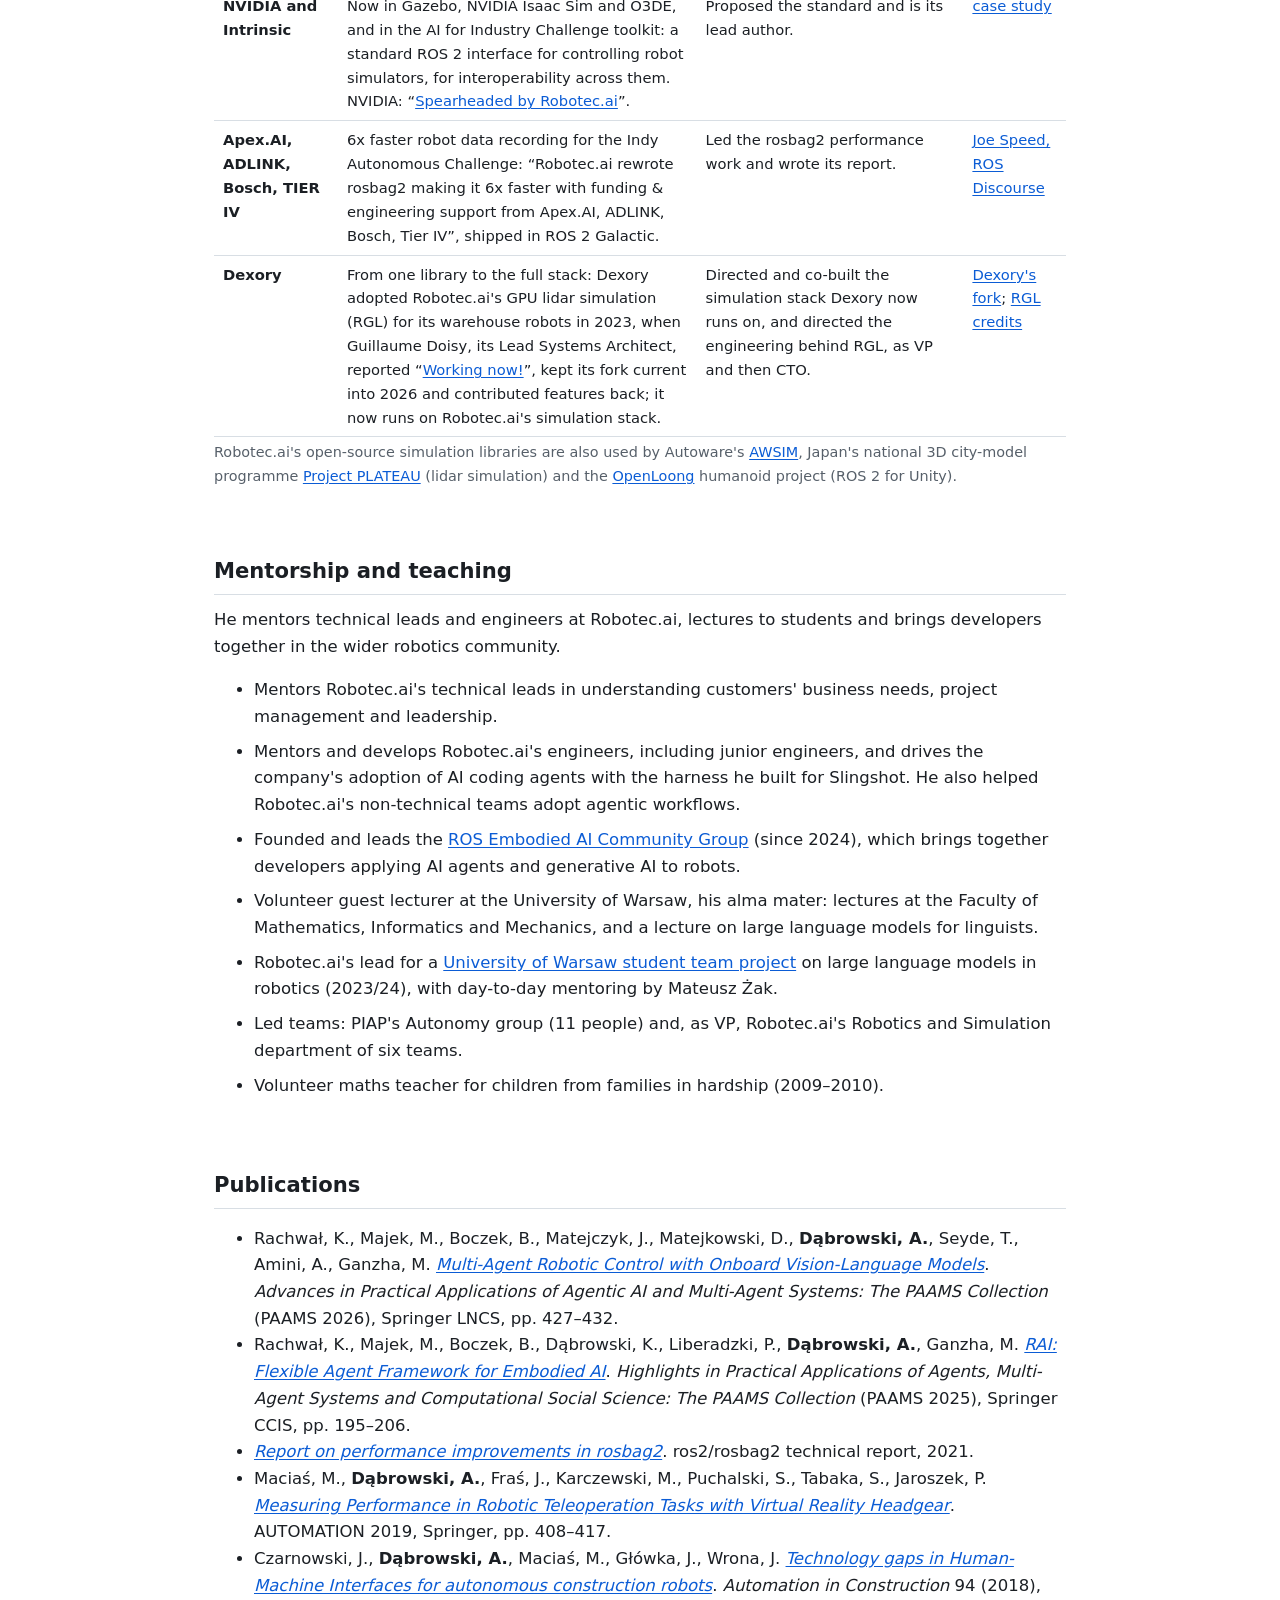
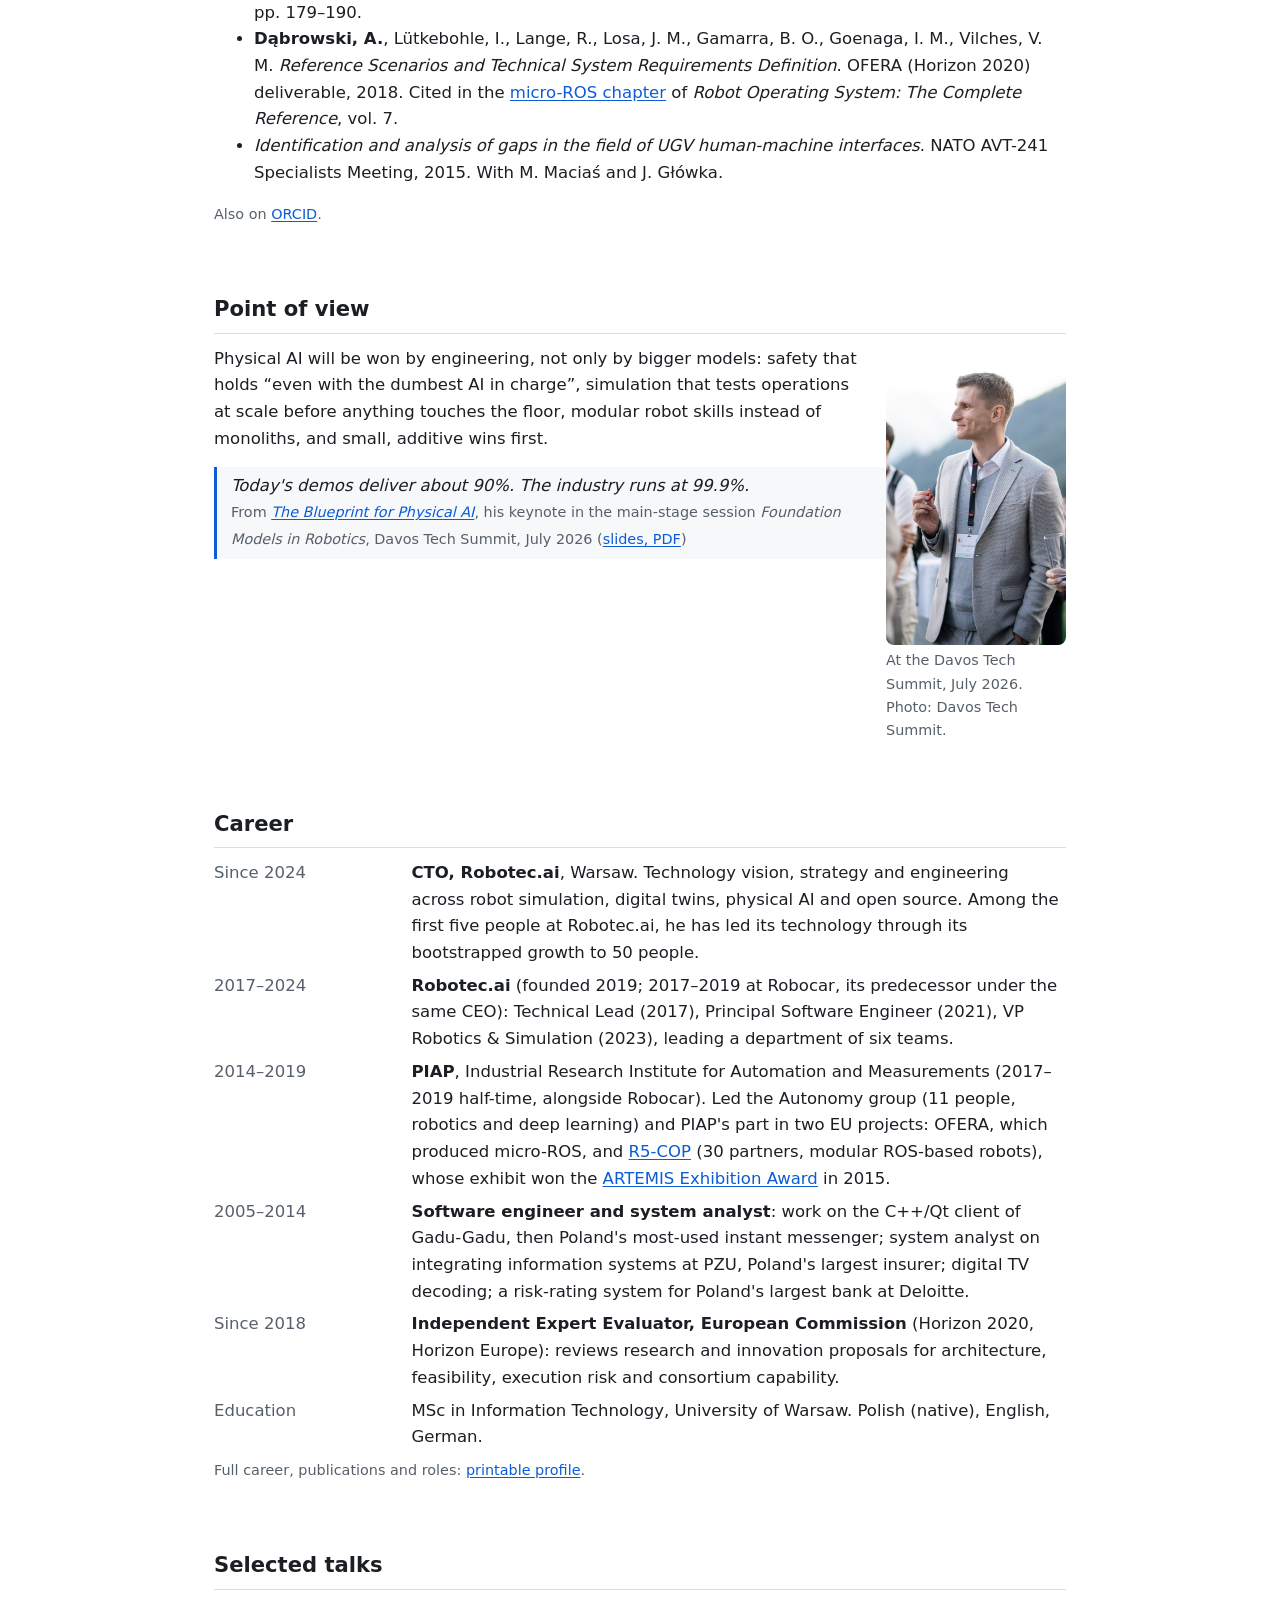
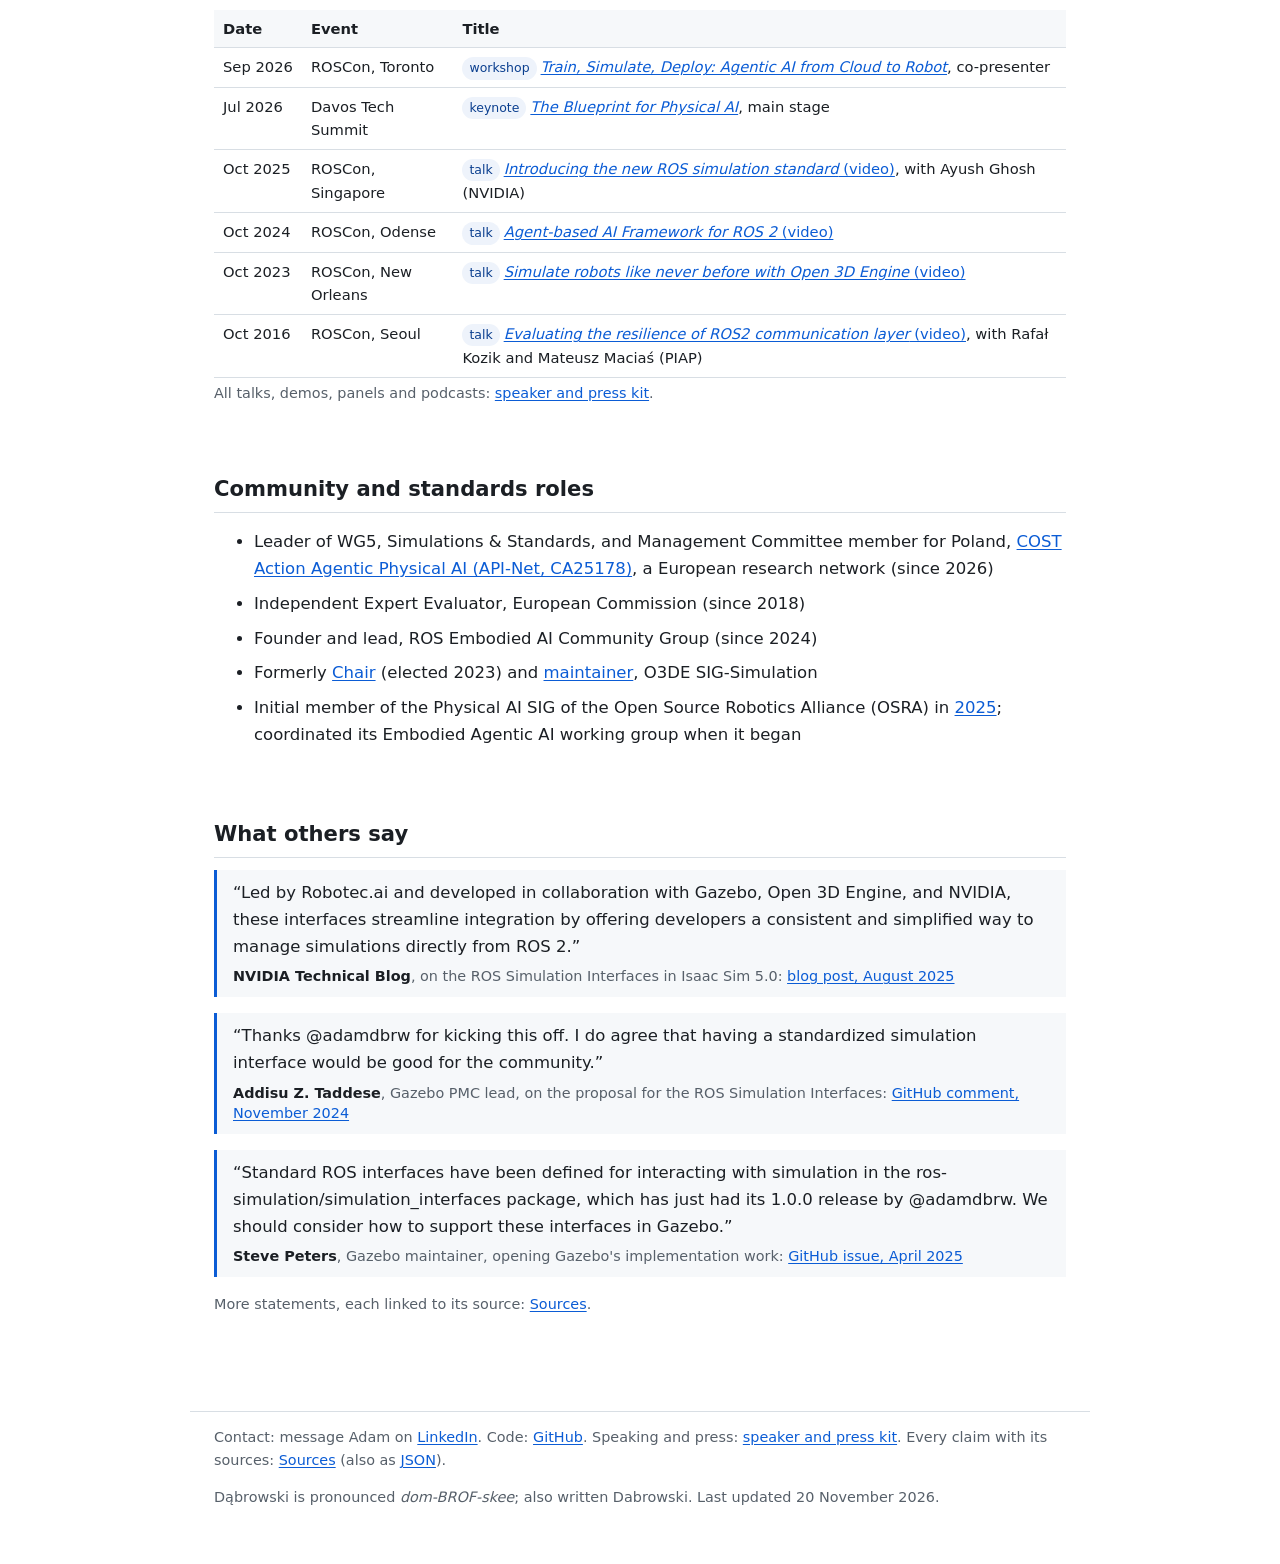
==== commit b3cb9053: "Davos photo beside the Point of view quote Co-Authored-By: Claude Opus 5.5 <noreply@anthropic.com>" ====
--- a/index.html
+++ b/index.html
@@ -170,6 +170,7 @@
 
 <section id="view" aria-labelledby="h-view">
   <h2 id="h-view">Point of view</h2>
+  <figure class="photo"><img src="img/adam-dabrowski-davos-2026.jpg" width="540" height="887" alt="Adam Dąbrowski at the Davos Tech Summit 2026" loading="lazy"><figcaption class="small">At the Davos Tech Summit, July 2026. Photo: Davos Tech Summit.</figcaption></figure>
   <p>Physical AI will be won by engineering, not only by bigger models: safety that holds “even with the dumbest AI in charge”, simulation that tests operations at scale before anything touches the floor, modular robot skills instead of monoliths, and small, additive wins first.</p>
   <p class="quote"><em>Today's demos deliver about 90%. The industry runs at 99.9%.</em><br><span class="small">From <a href="davos-2026-blueprint-for-physical-ai.html"><em>The Blueprint for Physical AI</em></a>, his keynote in the main-stage session <em>Foundation Models in Robotics</em>, Davos Tech Summit, July 2026 (<a href="blueprint-for-physical-ai-slides.pdf">slides, PDF</a>)</span></p>
 </section>
--- a/style.css
+++ b/style.css
@@ -103,3 +103,11 @@
 header.site .mug.top { float: right; margin: 4px 0 10px 18px; width: 132px; height: 132px; }
 @media (max-width: 560px) { header.site .mug.top { float: none; margin: 0 0 10px; width: 96px; height: 96px; } }
 @media print { header.site .mug.top { width: 90px; height: 90px; } }
+
+figure.photo { float: right; width: 220px; margin: 4px 0 12px 20px; }
+figure.photo img { width: 100%; height: auto; border-radius: 8px; display: block; }
+figure.photo figcaption { margin-top: 4px; }
+@media (max-width: 560px) { figure.photo { float: none; width: 100%; max-width: 320px; margin: 0 0 12px; } }
+
+section { display: flow-root; }
+#view figure.photo { width: 180px; }
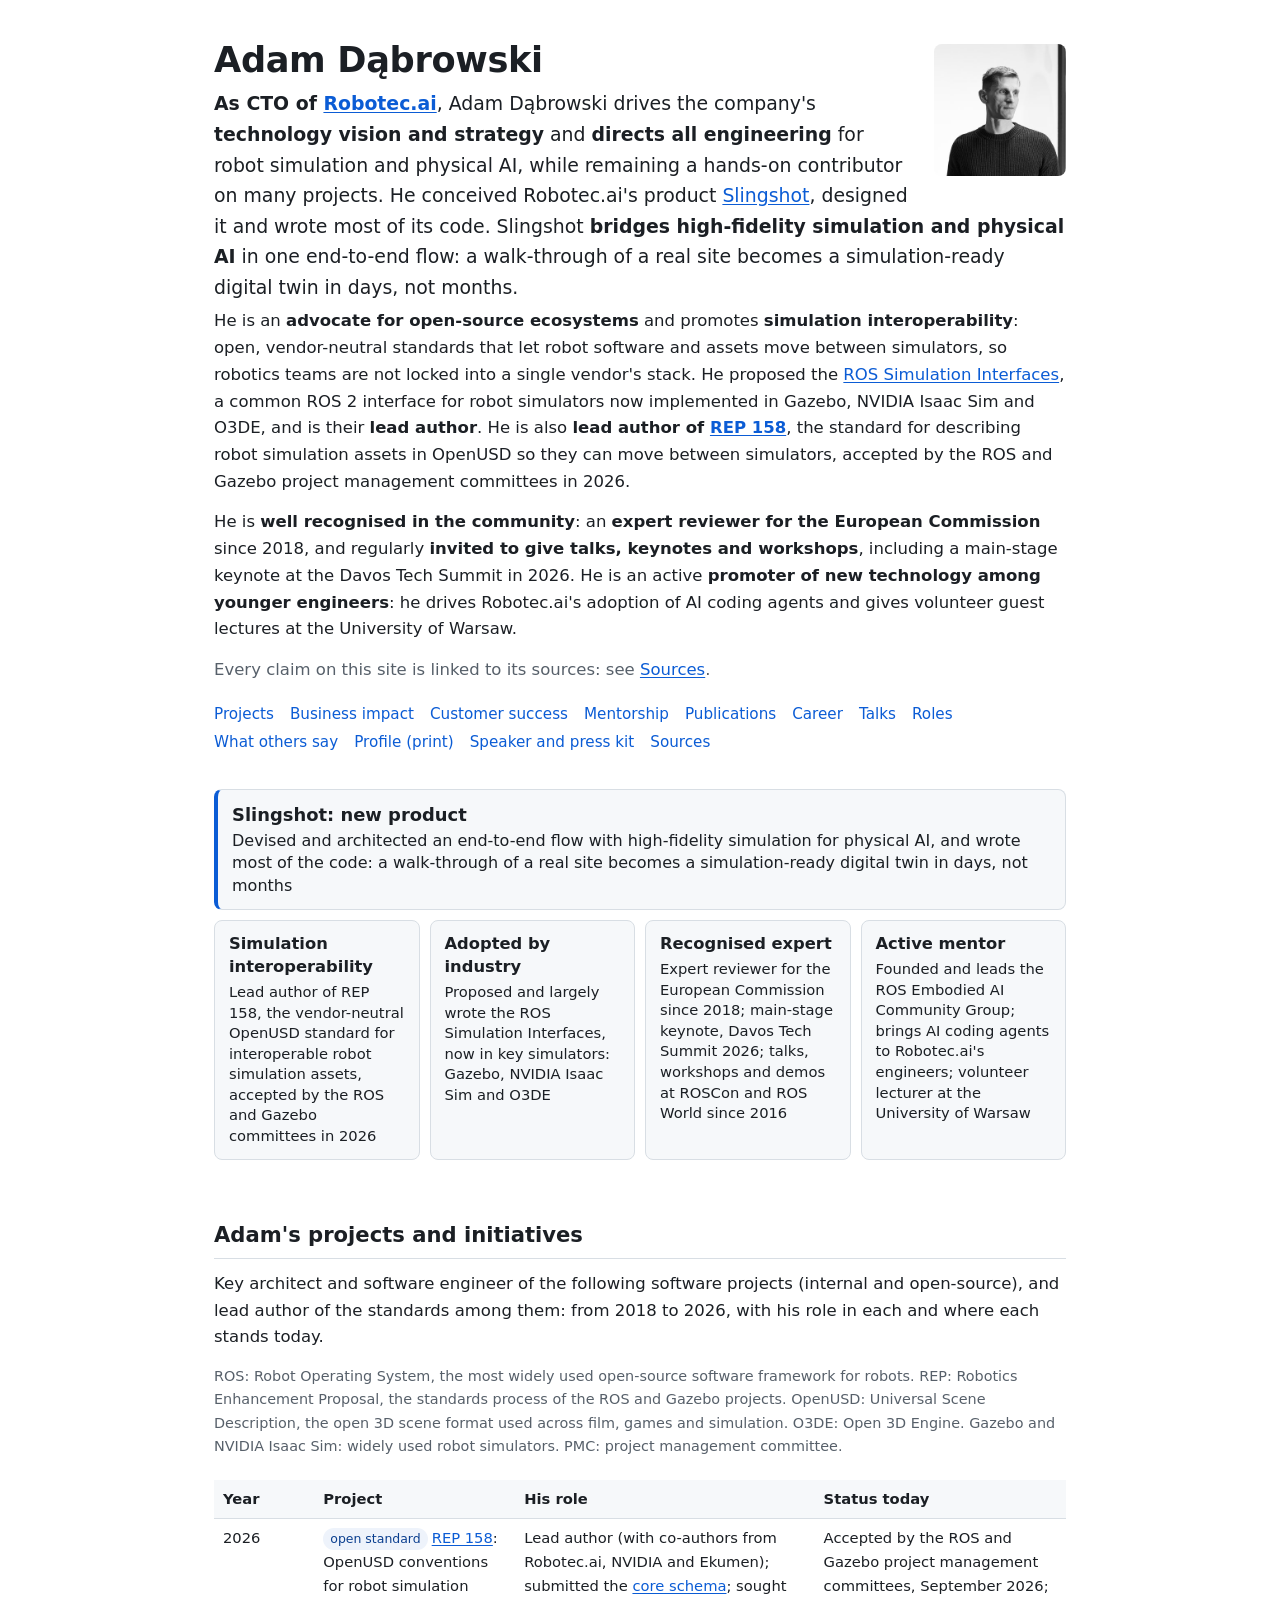
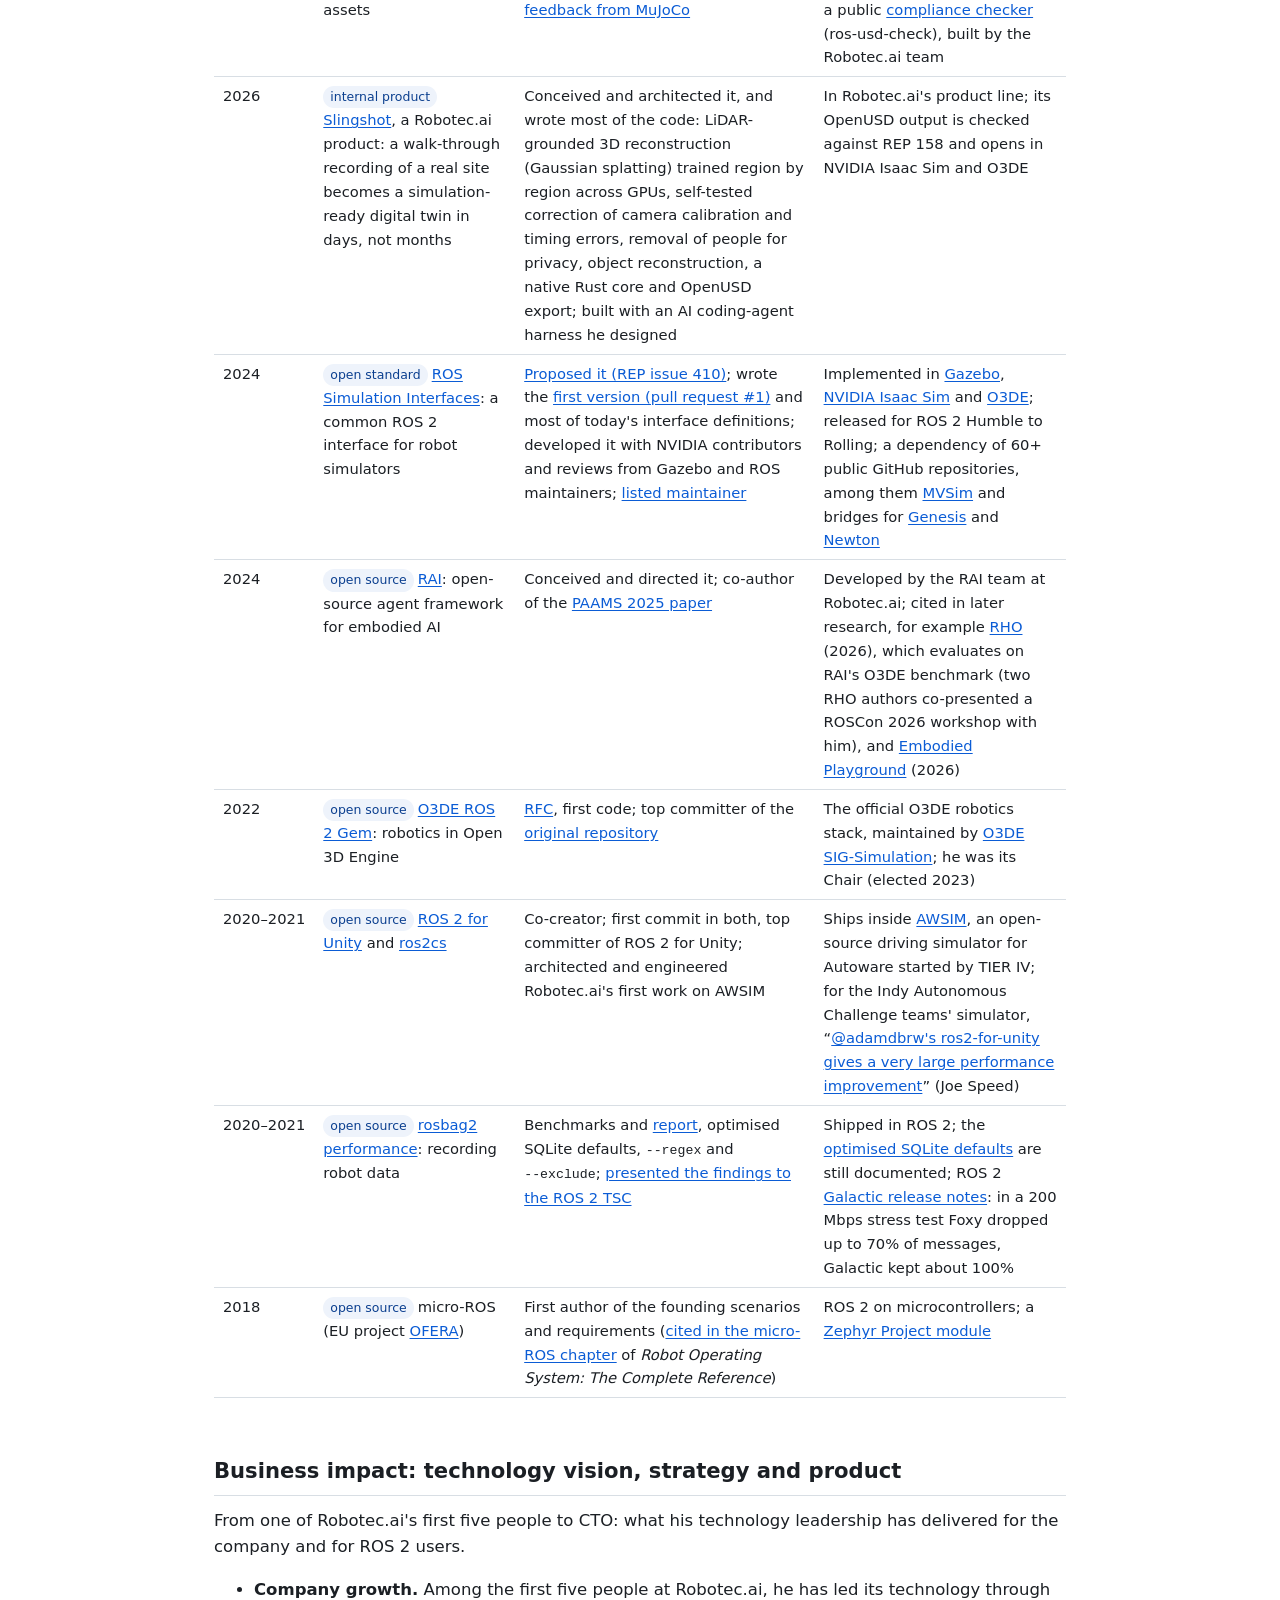
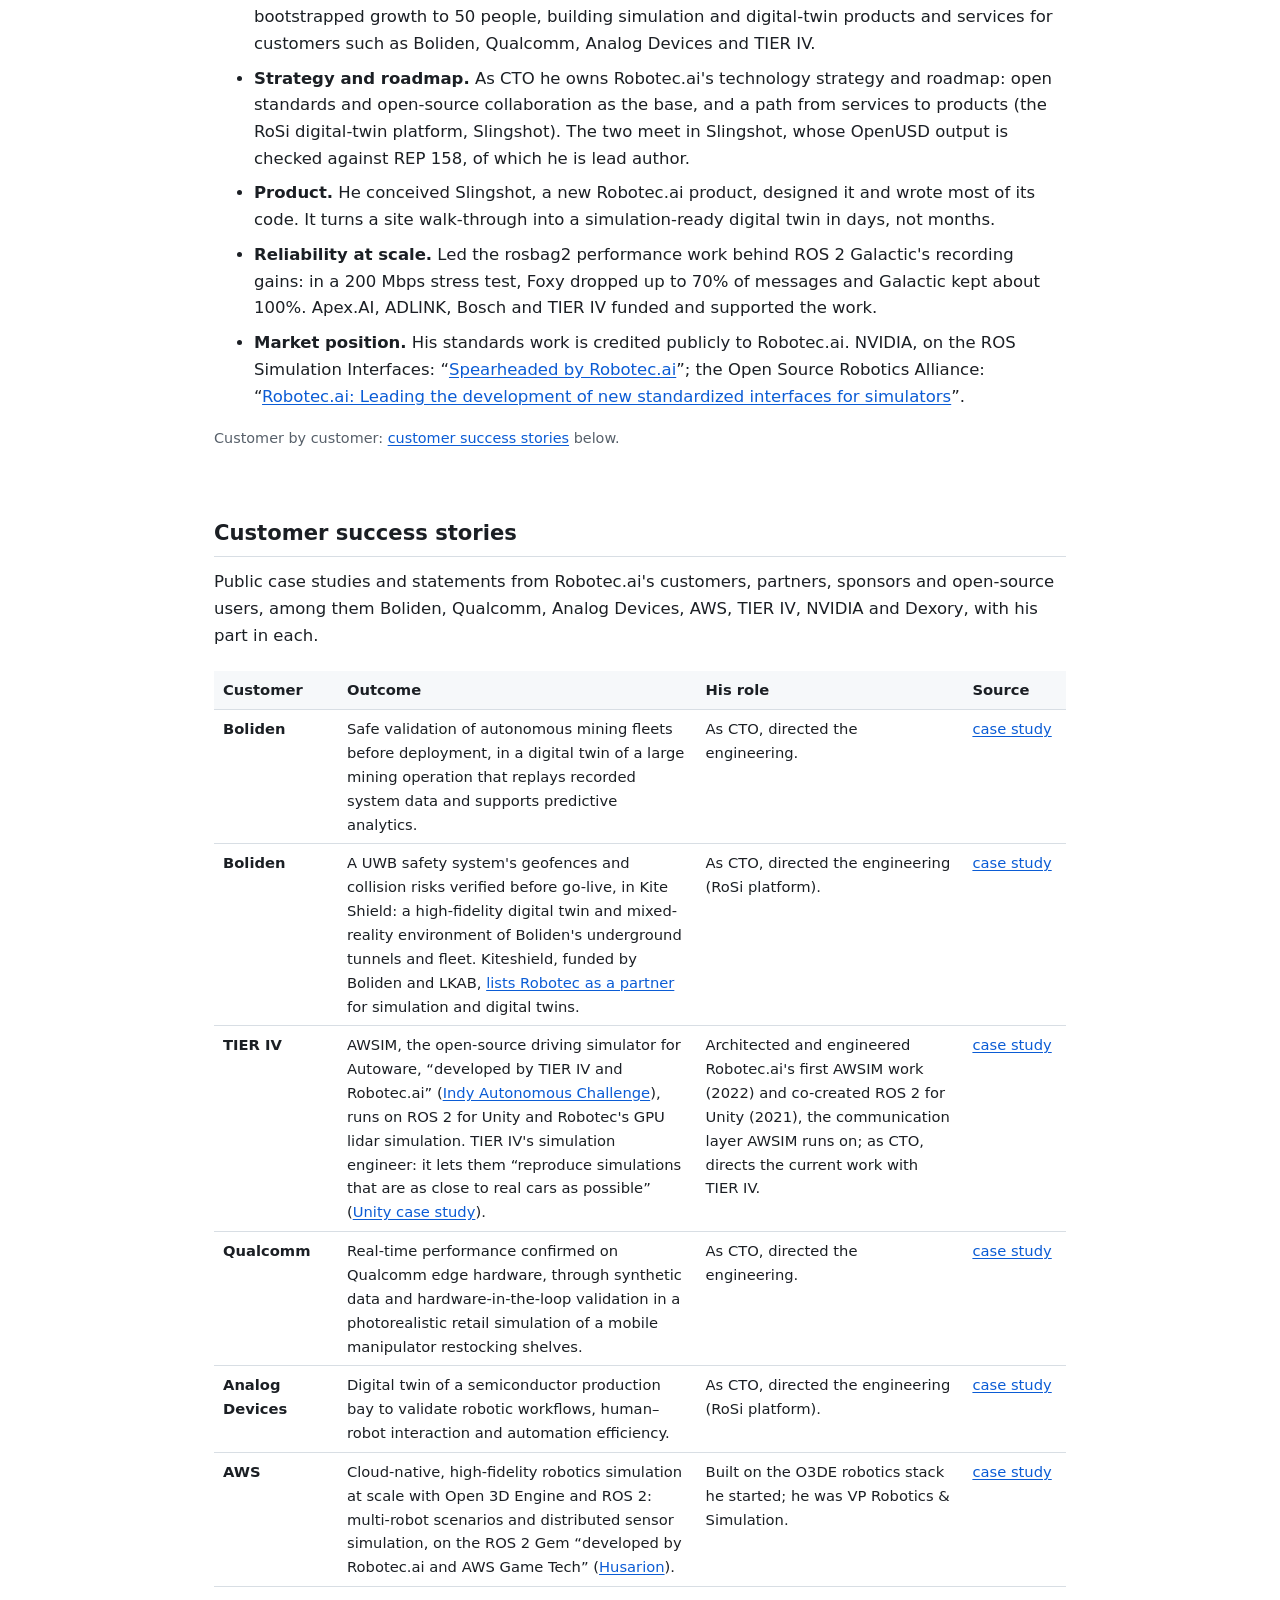
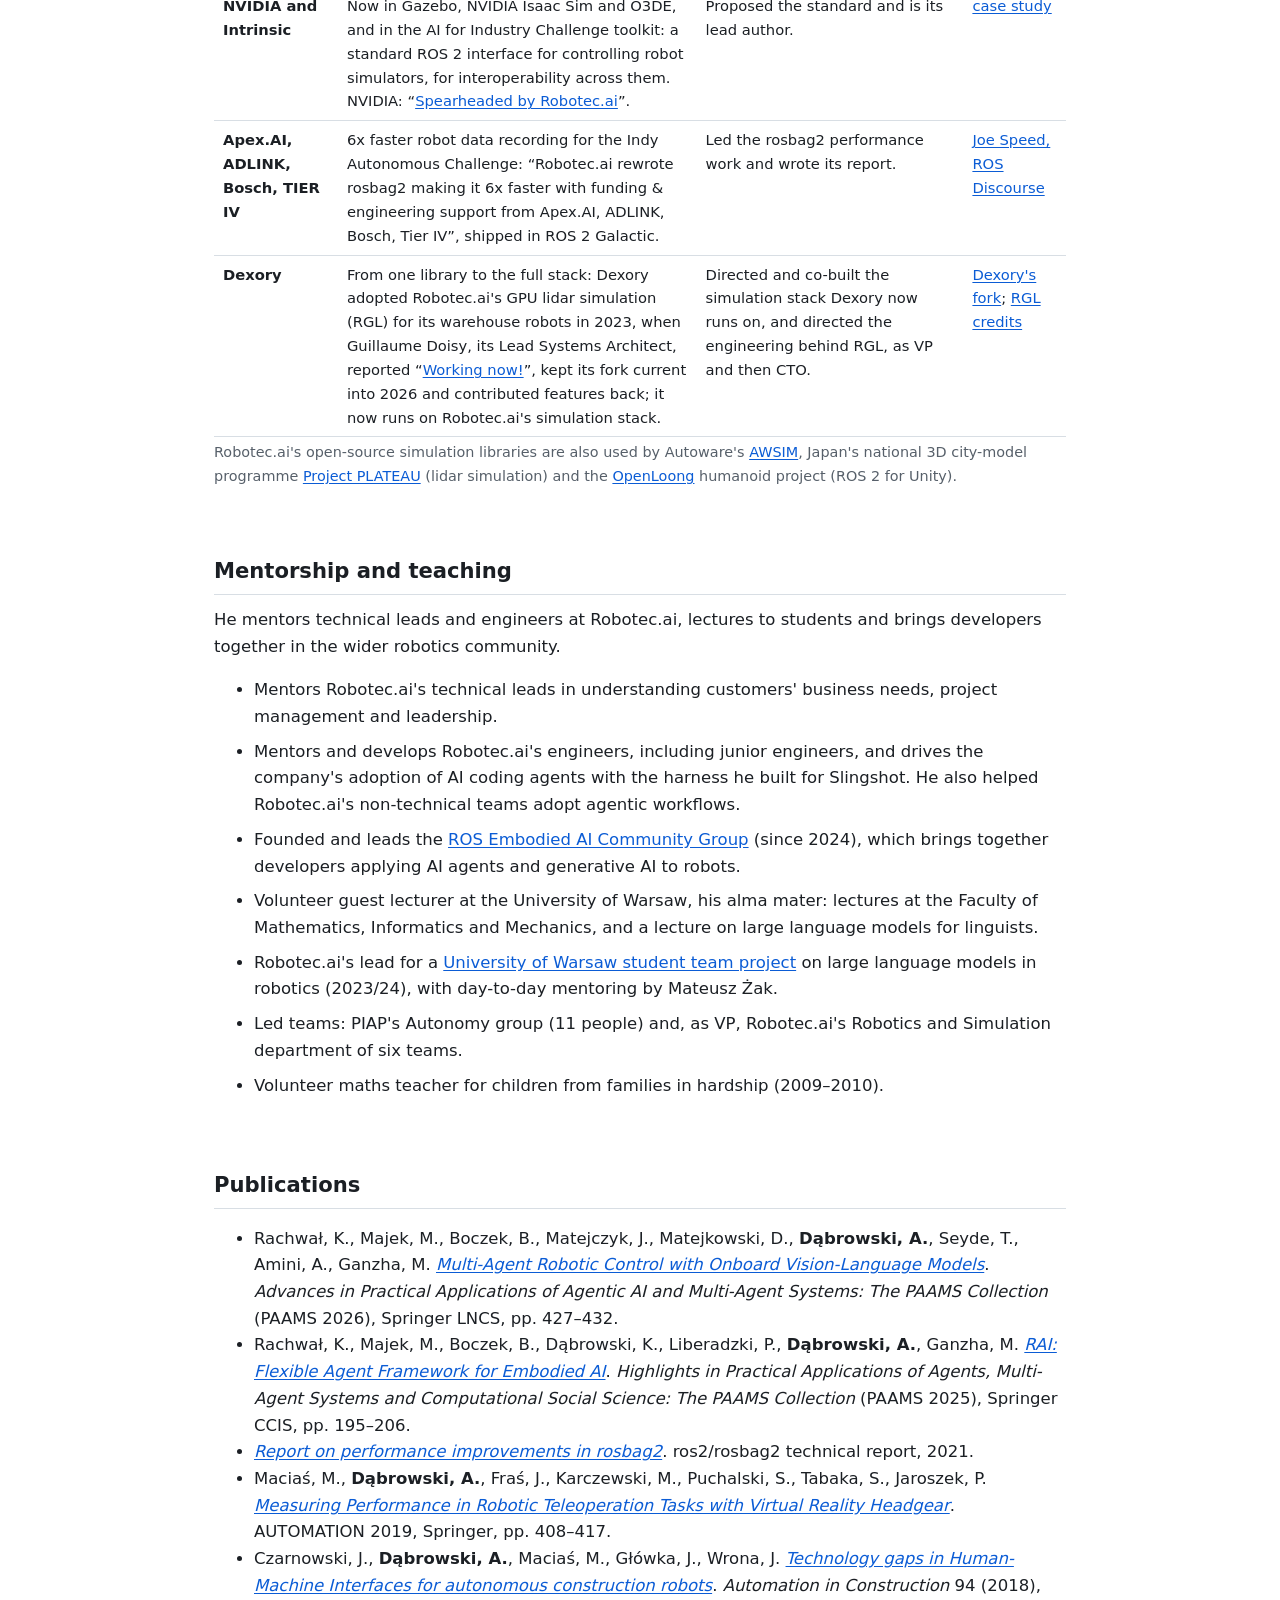
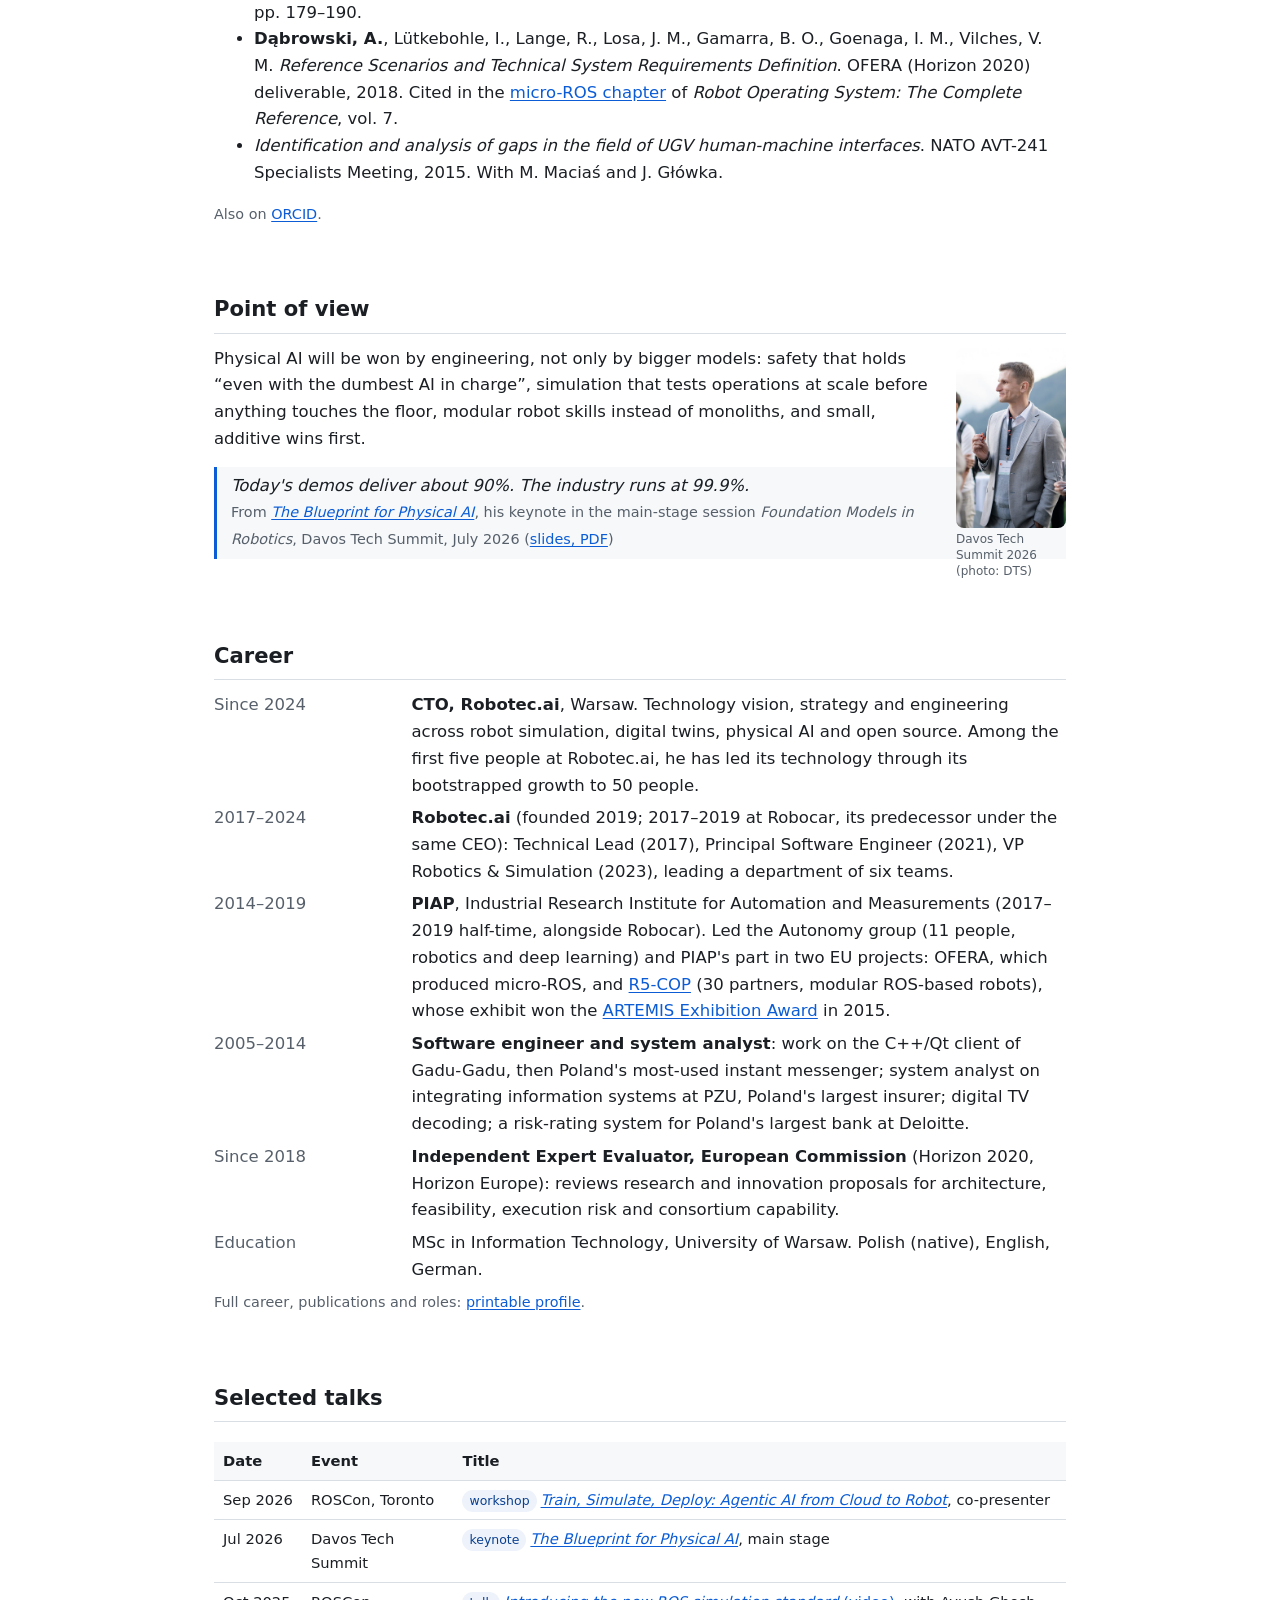
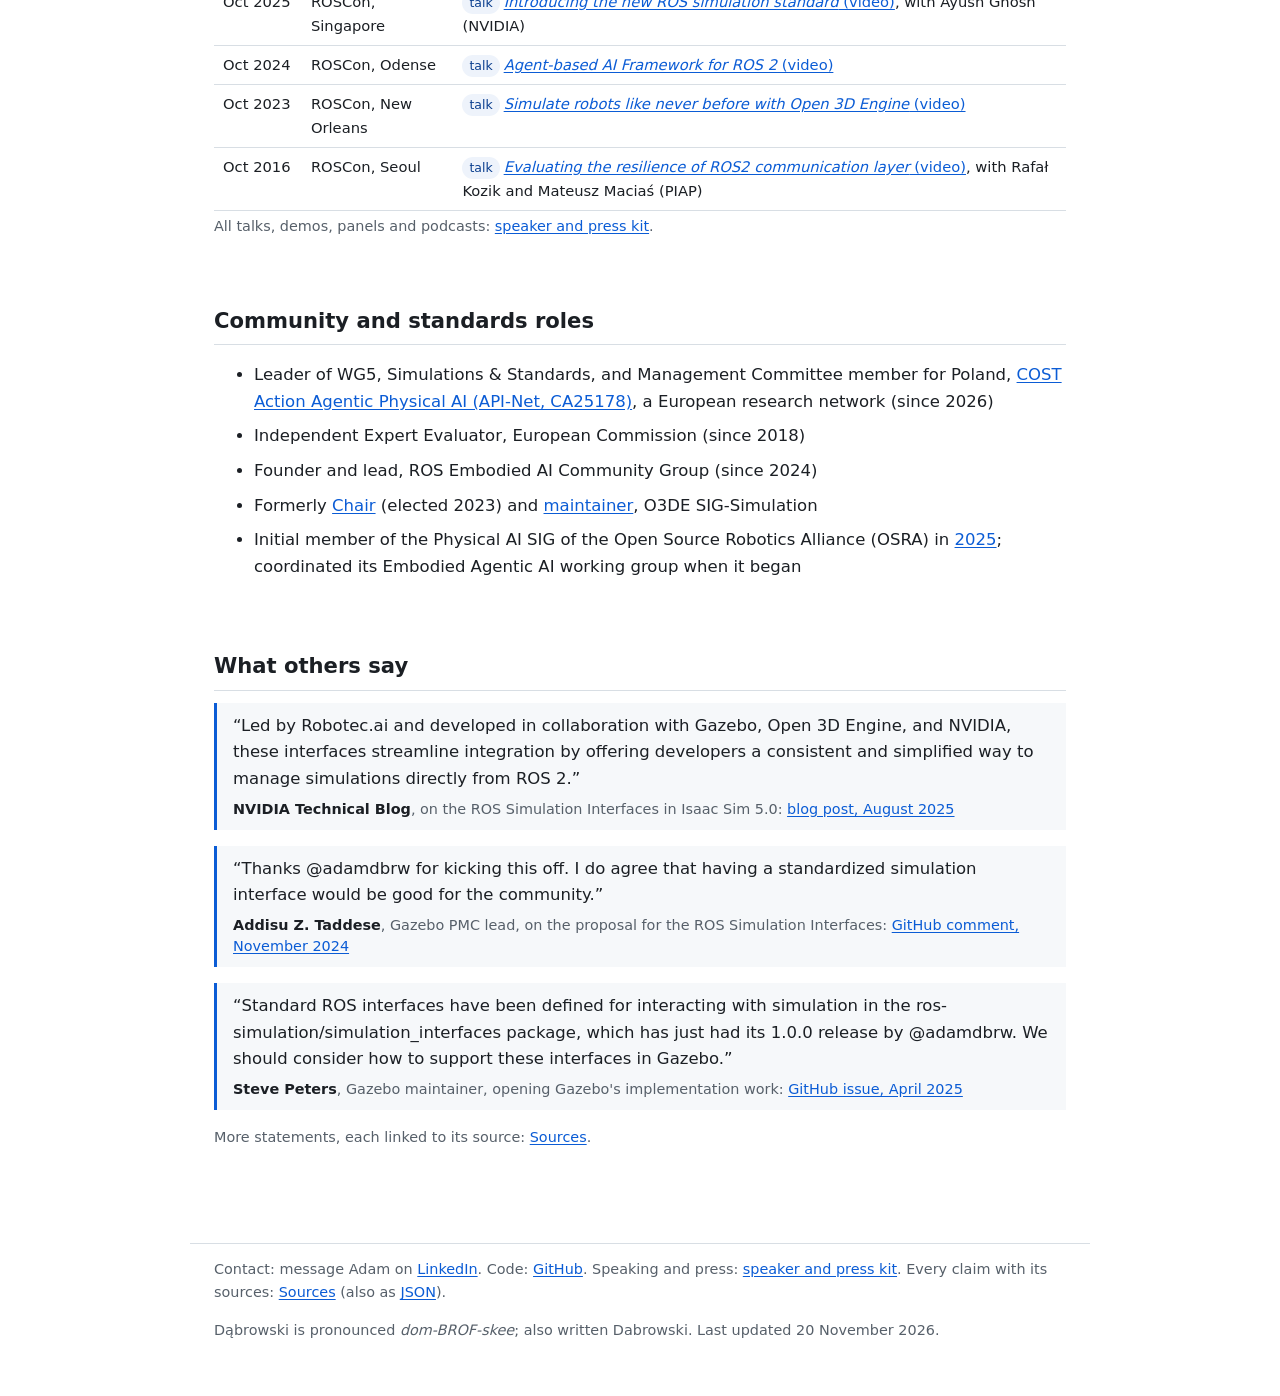
==== commit 20e649f5: "Davos photo on home page: smaller, short caption Co-Authored-By: Claude Opus 5.5 <noreply@anthropic." ====
--- a/index.html
+++ b/index.html
@@ -170,7 +170,7 @@
 
 <section id="view" aria-labelledby="h-view">
   <h2 id="h-view">Point of view</h2>
-  <figure class="photo"><img src="img/adam-dabrowski-davos-2026.jpg" width="540" height="887" alt="Adam Dąbrowski at the Davos Tech Summit 2026" loading="lazy"><figcaption class="small">At the Davos Tech Summit, July 2026. Photo: Davos Tech Summit.</figcaption></figure>
+  <figure class="photo"><img src="img/adam-dabrowski-davos-2026.jpg" width="540" height="887" alt="Adam Dąbrowski at the Davos Tech Summit 2026" loading="lazy"><figcaption class="small">Davos Tech Summit 2026 (photo: DTS)</figcaption></figure>
   <p>Physical AI will be won by engineering, not only by bigger models: safety that holds “even with the dumbest AI in charge”, simulation that tests operations at scale before anything touches the floor, modular robot skills instead of monoliths, and small, additive wins first.</p>
   <p class="quote"><em>Today's demos deliver about 90%. The industry runs at 99.9%.</em><br><span class="small">From <a href="davos-2026-blueprint-for-physical-ai.html"><em>The Blueprint for Physical AI</em></a>, his keynote in the main-stage session <em>Foundation Models in Robotics</em>, Davos Tech Summit, July 2026 (<a href="blueprint-for-physical-ai-slides.pdf">slides, PDF</a>)</span></p>
 </section>
--- a/style.css
+++ b/style.css
@@ -110,4 +110,5 @@
 @media (max-width: 560px) { figure.photo { float: none; width: 100%; max-width: 320px; margin: 0 0 12px; } }
 
 section { display: flow-root; }
-#view figure.photo { width: 180px; }
+#view figure.photo { width: 110px; margin: 2px 0 8px 16px; }
+#view figure.photo figcaption { font-size: .75rem; line-height: 1.3; }
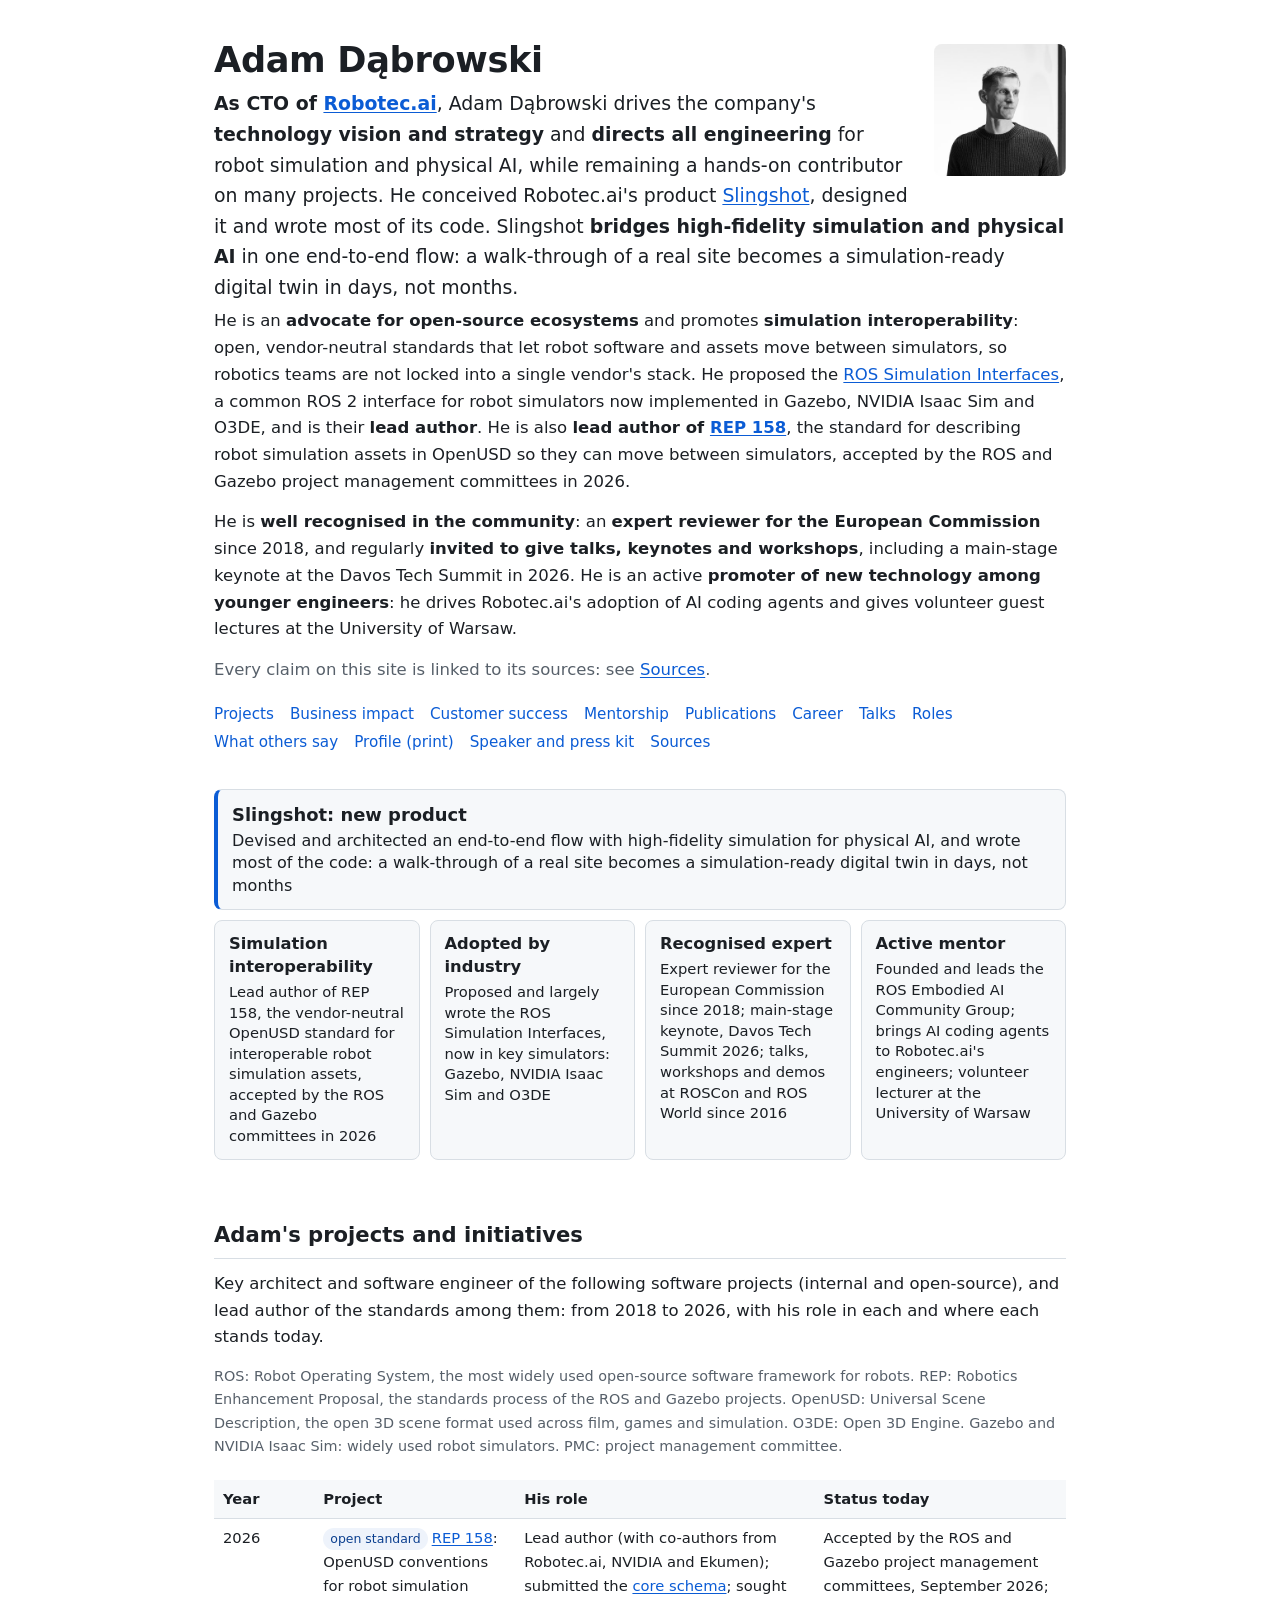
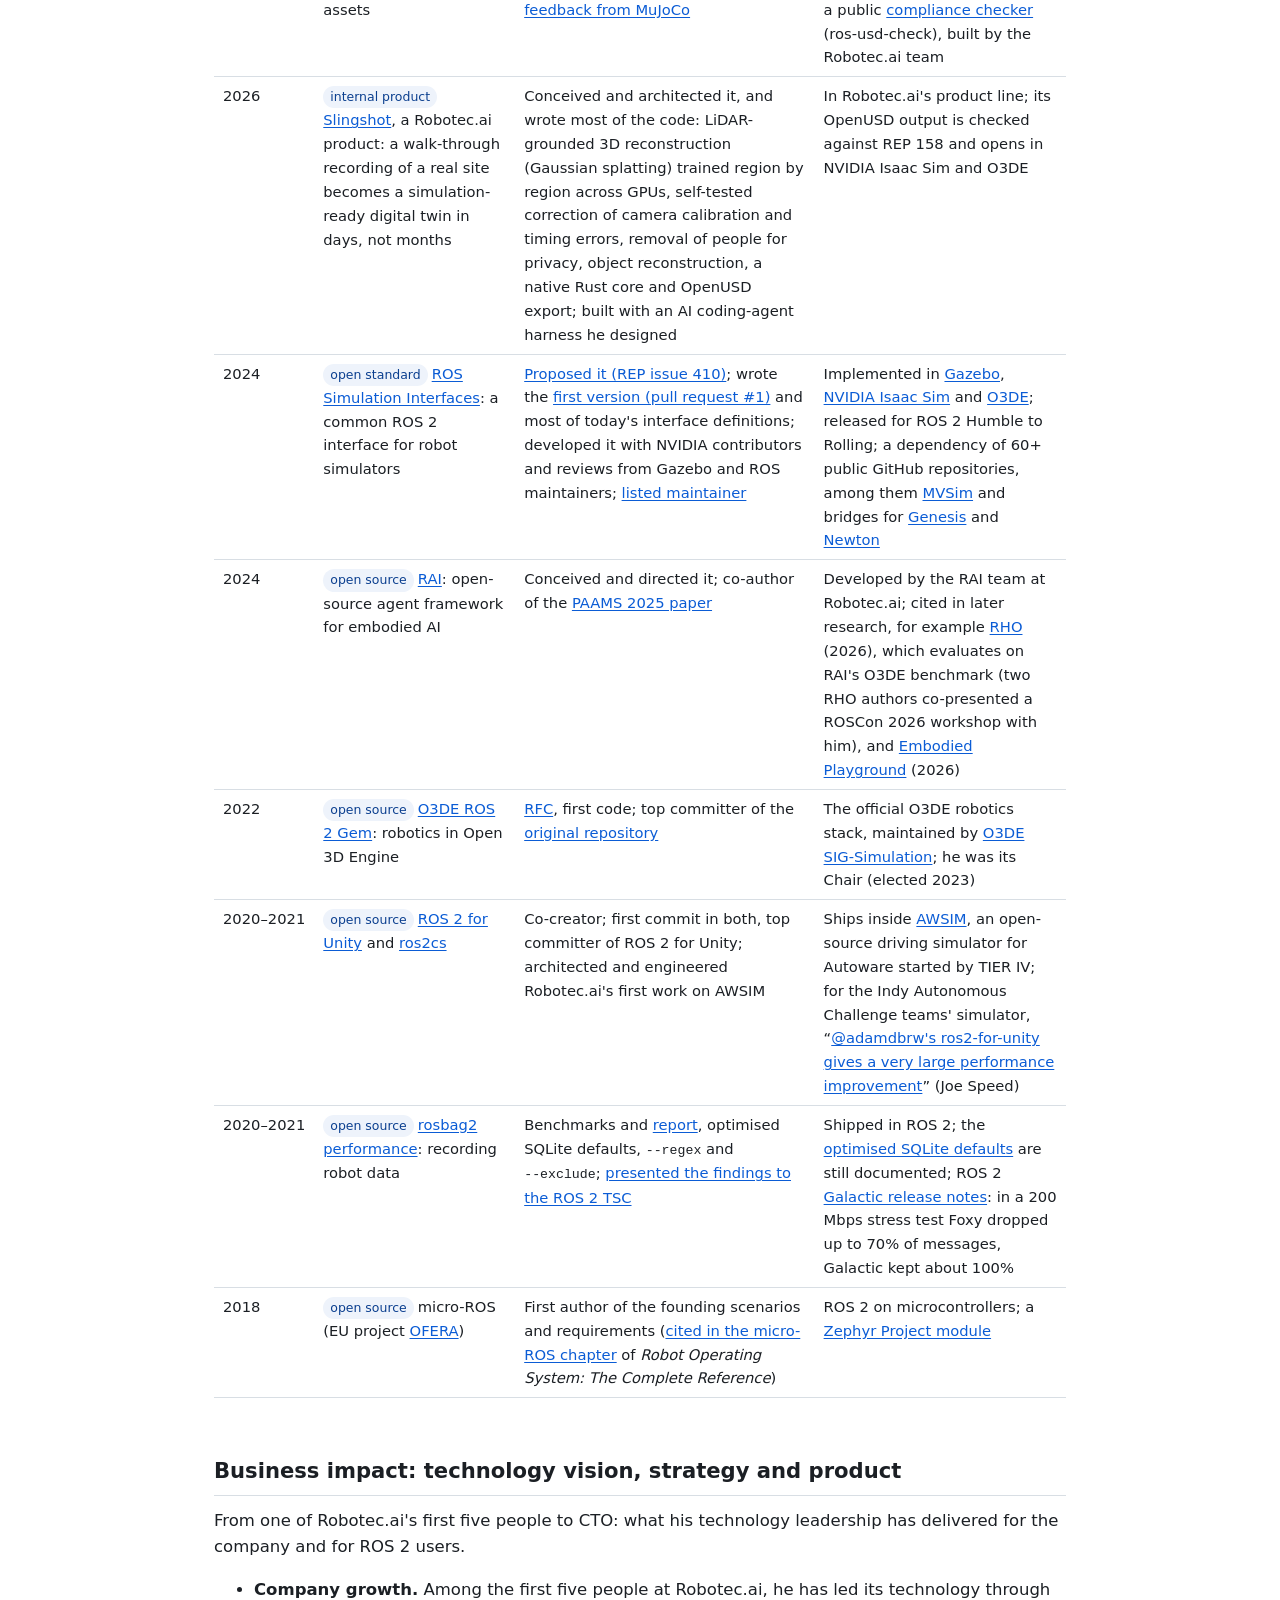
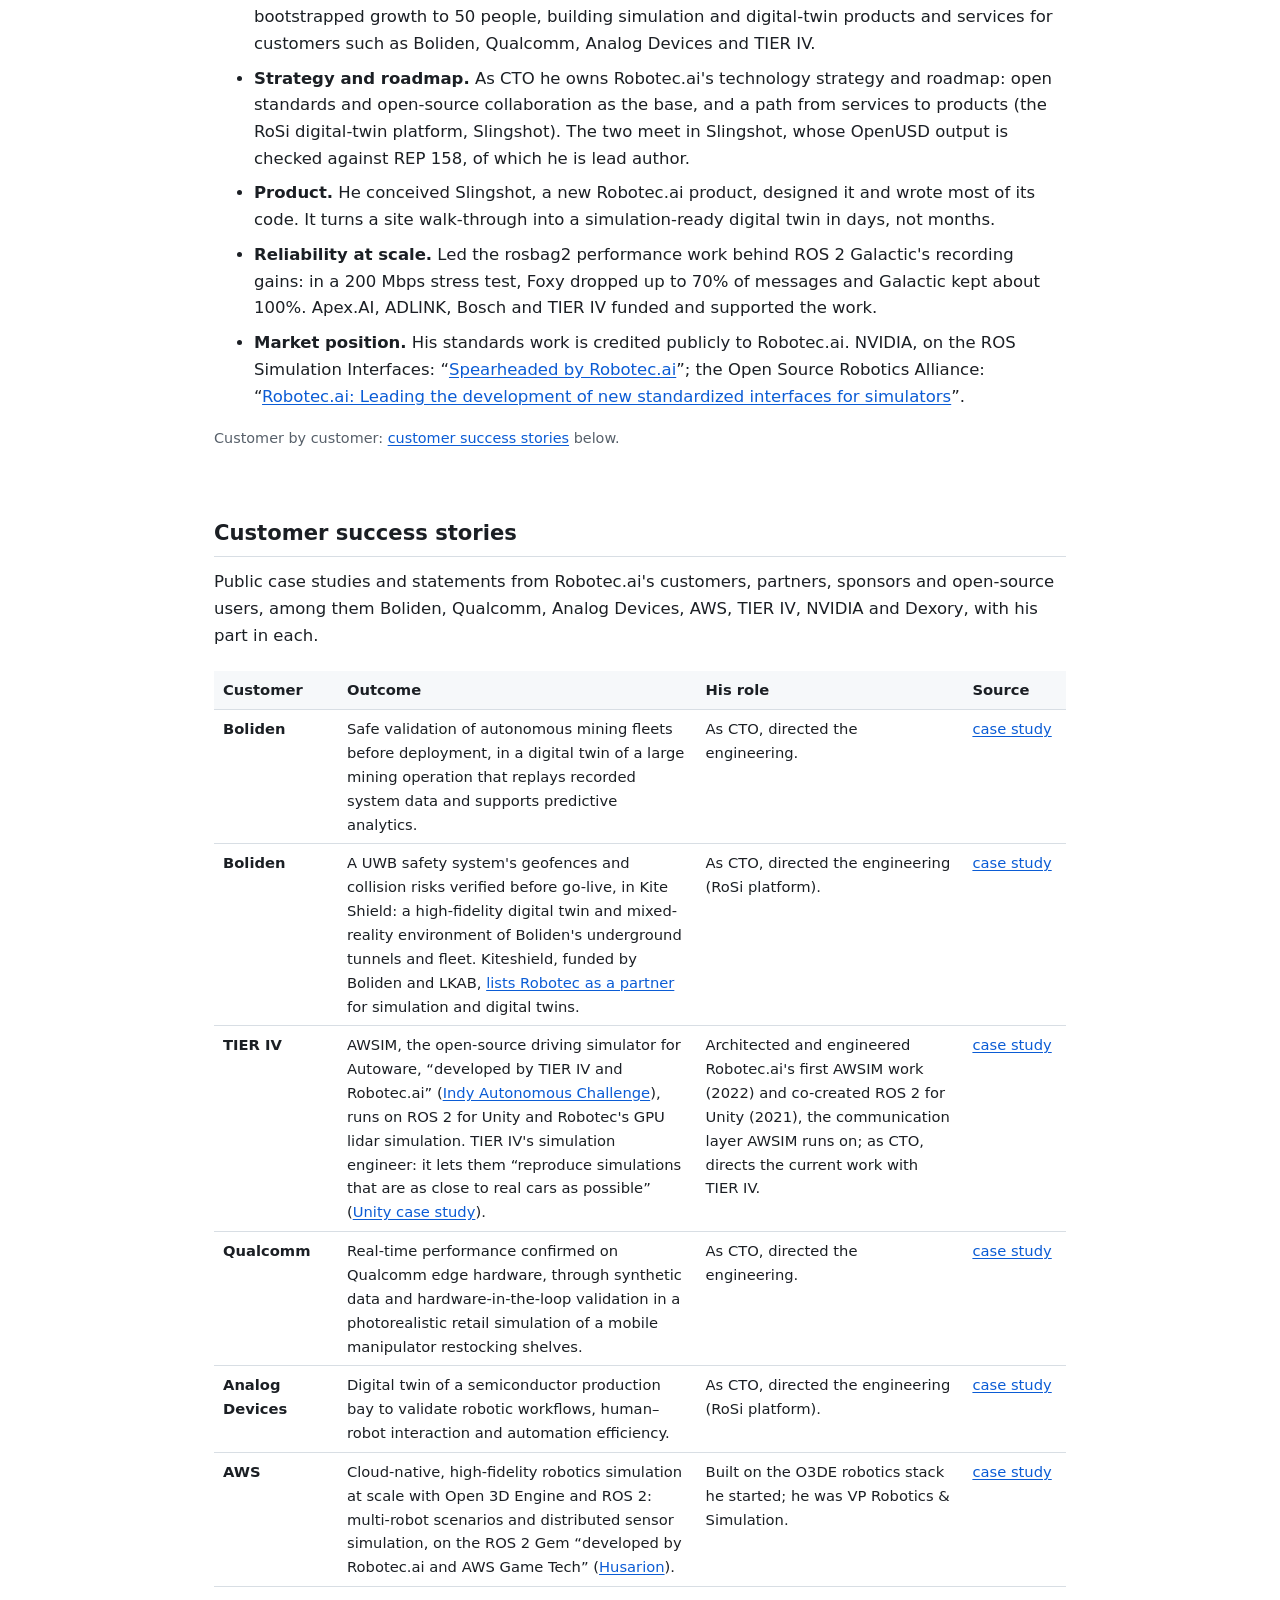
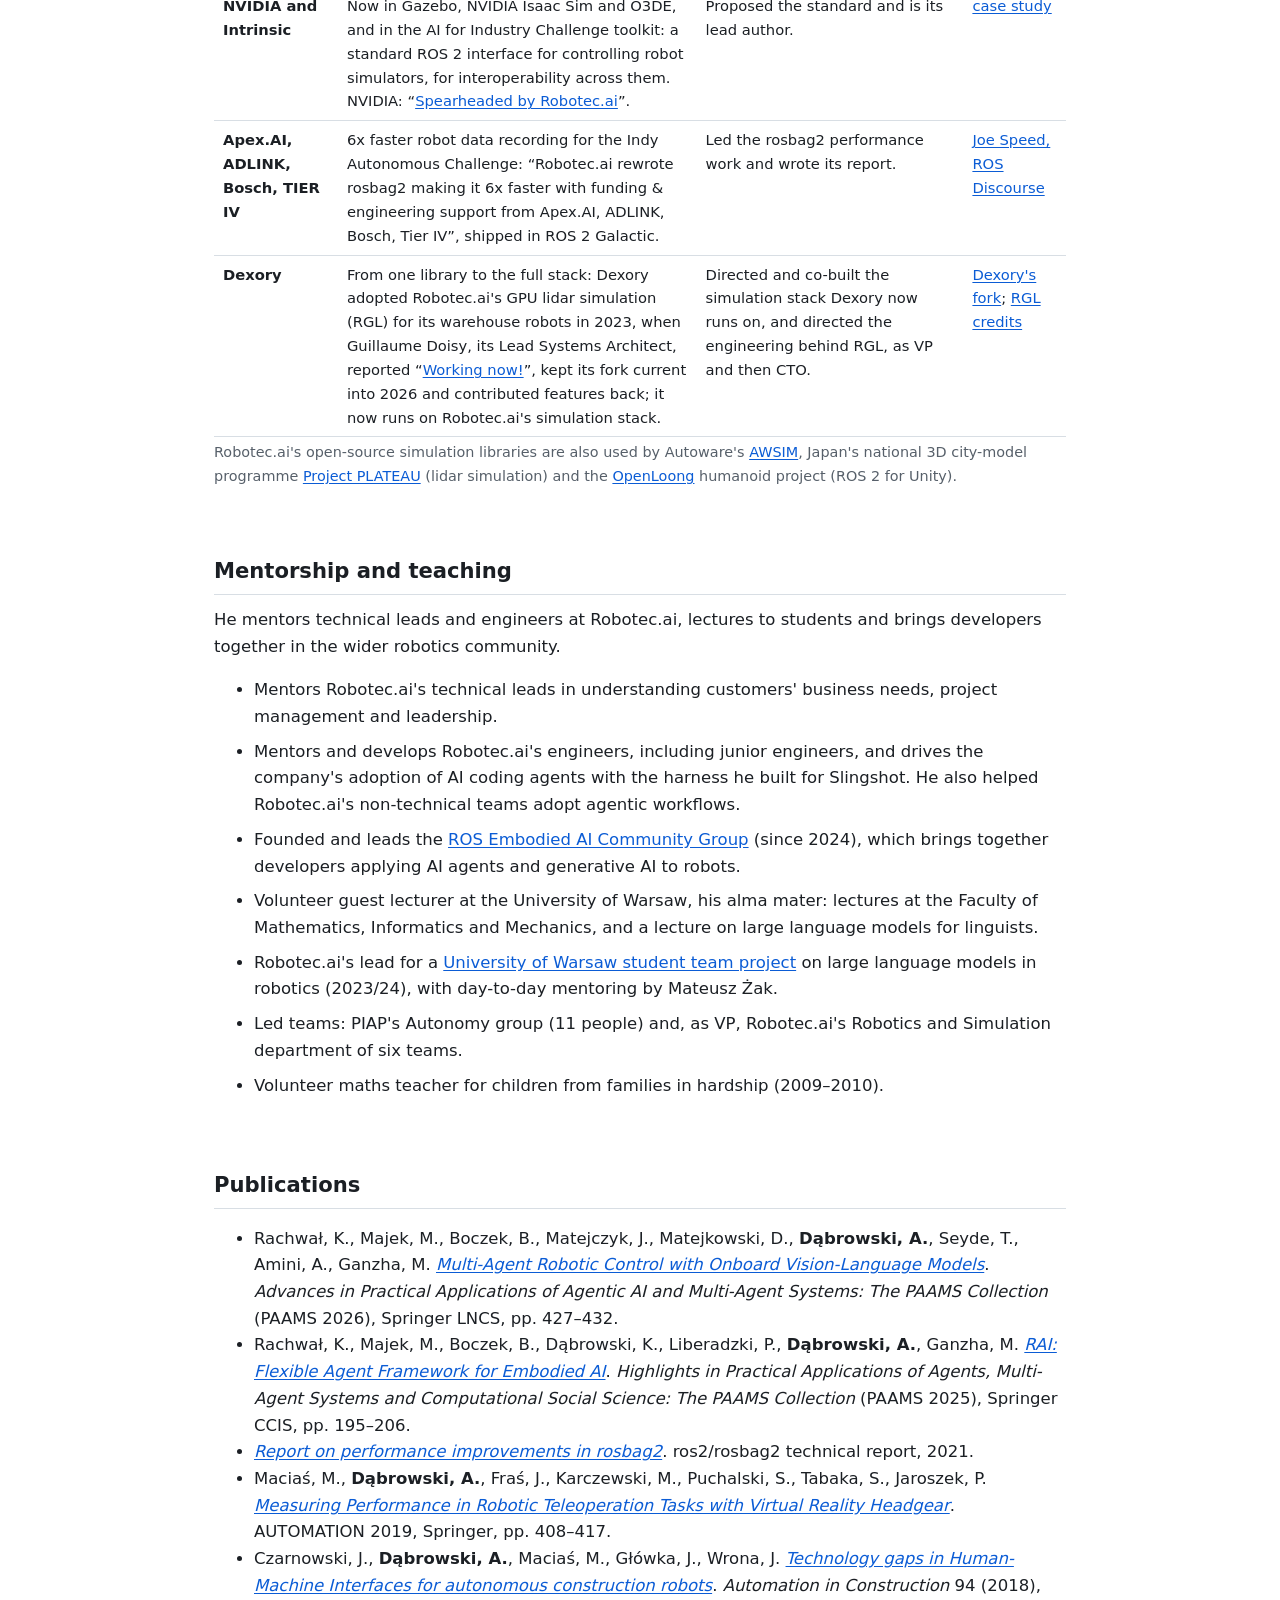
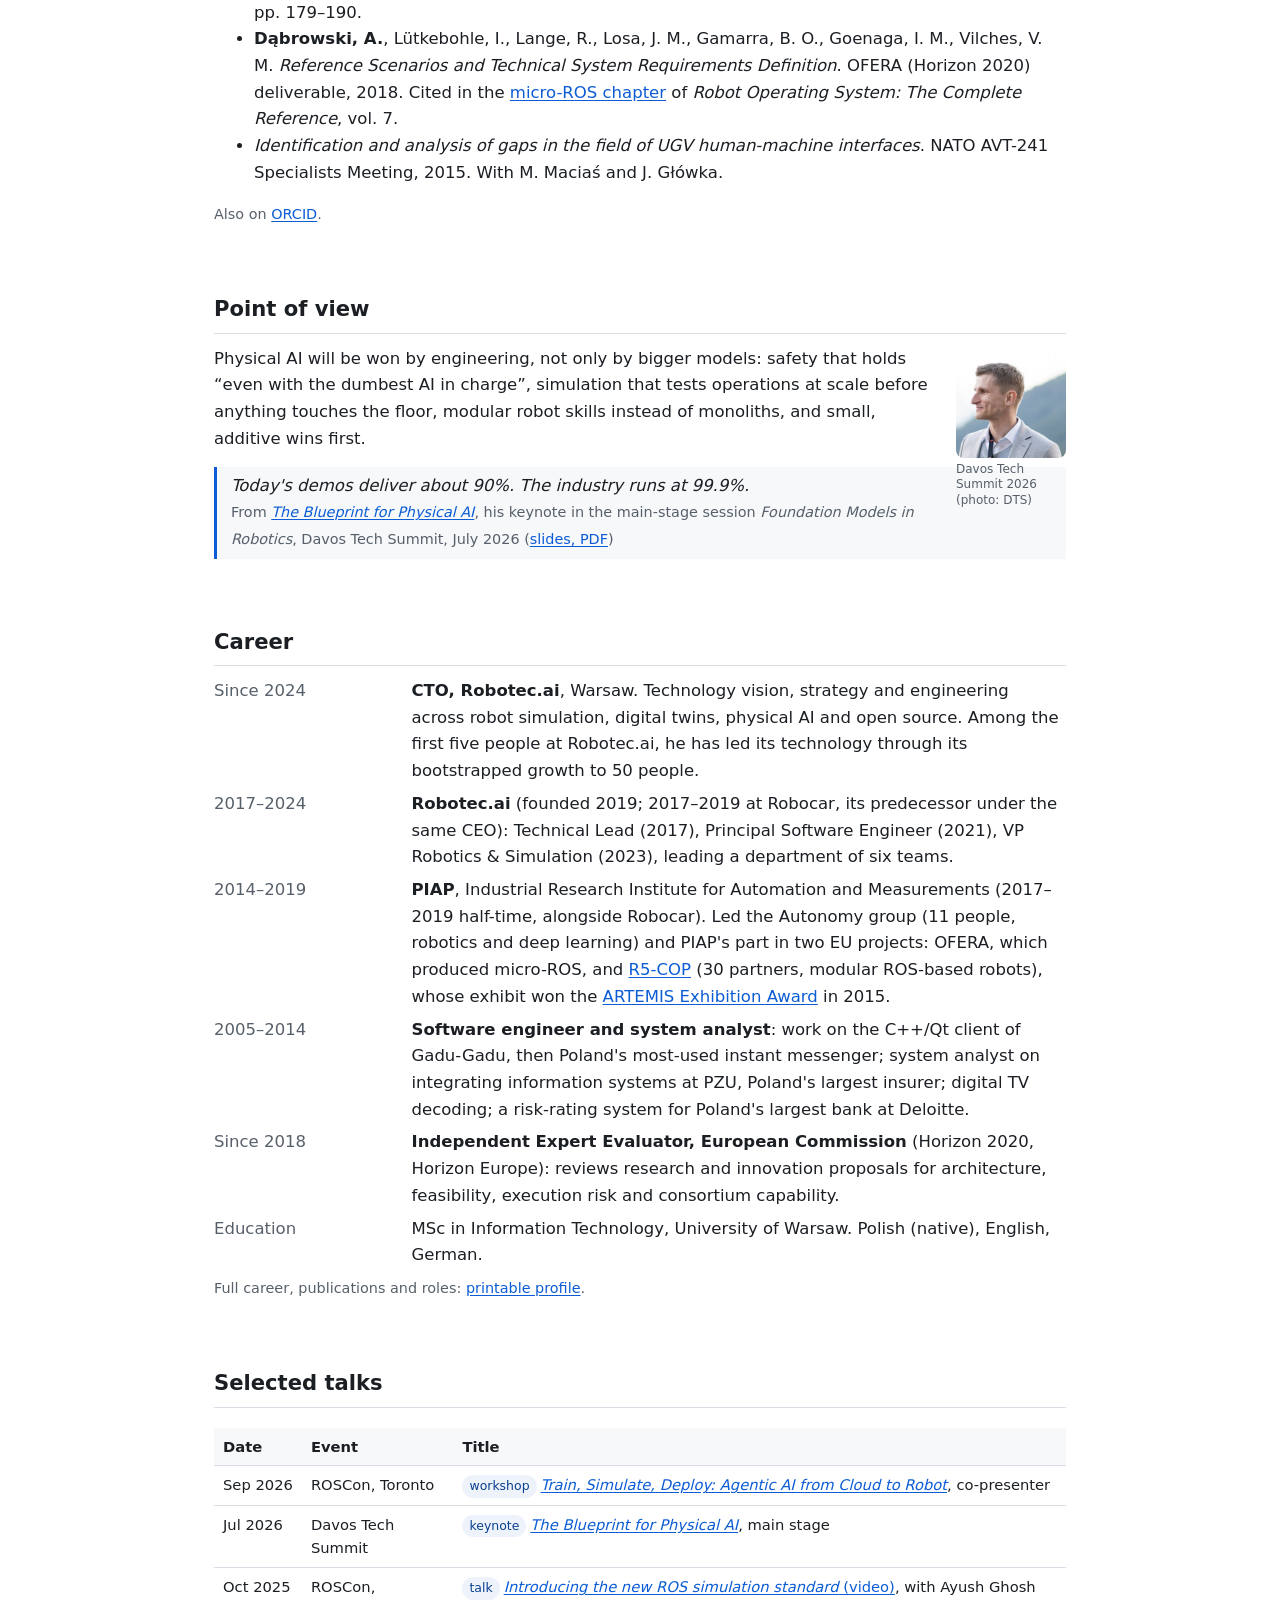
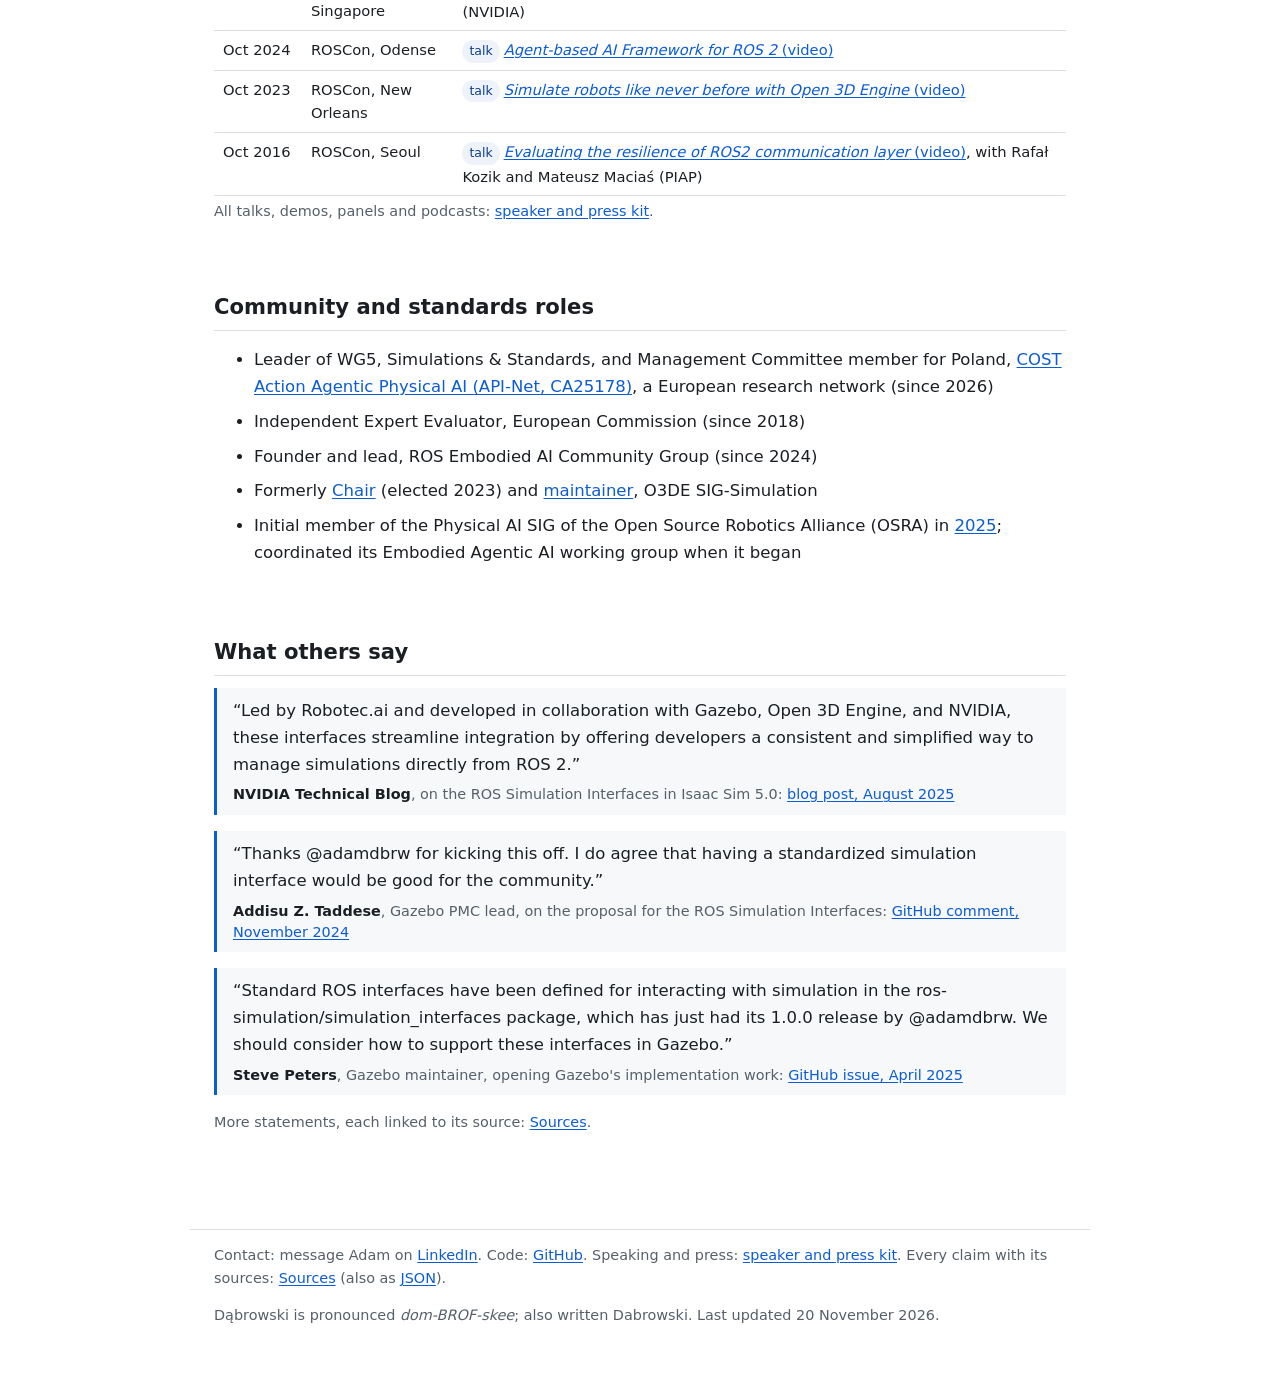
==== commit bef4285a: "Davos photo: head-and-shoulders crop Co-Authored-By: Claude Opus 5.5 <noreply@anthropic.com>" ====
--- a/index.html
+++ b/index.html
@@ -170,7 +170,7 @@
 
 <section id="view" aria-labelledby="h-view">
   <h2 id="h-view">Point of view</h2>
-  <figure class="photo"><img src="img/adam-dabrowski-davos-2026.jpg" width="540" height="887" alt="Adam Dąbrowski at the Davos Tech Summit 2026" loading="lazy"><figcaption class="small">Davos Tech Summit 2026 (photo: DTS)</figcaption></figure>
+  <figure class="photo"><img src="img/adam-dabrowski-davos-2026.jpg" width="600" height="600" alt="Adam Dąbrowski at the Davos Tech Summit 2026" loading="lazy"><figcaption class="small">Davos Tech Summit 2026 (photo: DTS)</figcaption></figure>
   <p>Physical AI will be won by engineering, not only by bigger models: safety that holds “even with the dumbest AI in charge”, simulation that tests operations at scale before anything touches the floor, modular robot skills instead of monoliths, and small, additive wins first.</p>
   <p class="quote"><em>Today's demos deliver about 90%. The industry runs at 99.9%.</em><br><span class="small">From <a href="davos-2026-blueprint-for-physical-ai.html"><em>The Blueprint for Physical AI</em></a>, his keynote in the main-stage session <em>Foundation Models in Robotics</em>, Davos Tech Summit, July 2026 (<a href="blueprint-for-physical-ai-slides.pdf">slides, PDF</a>)</span></p>
 </section>
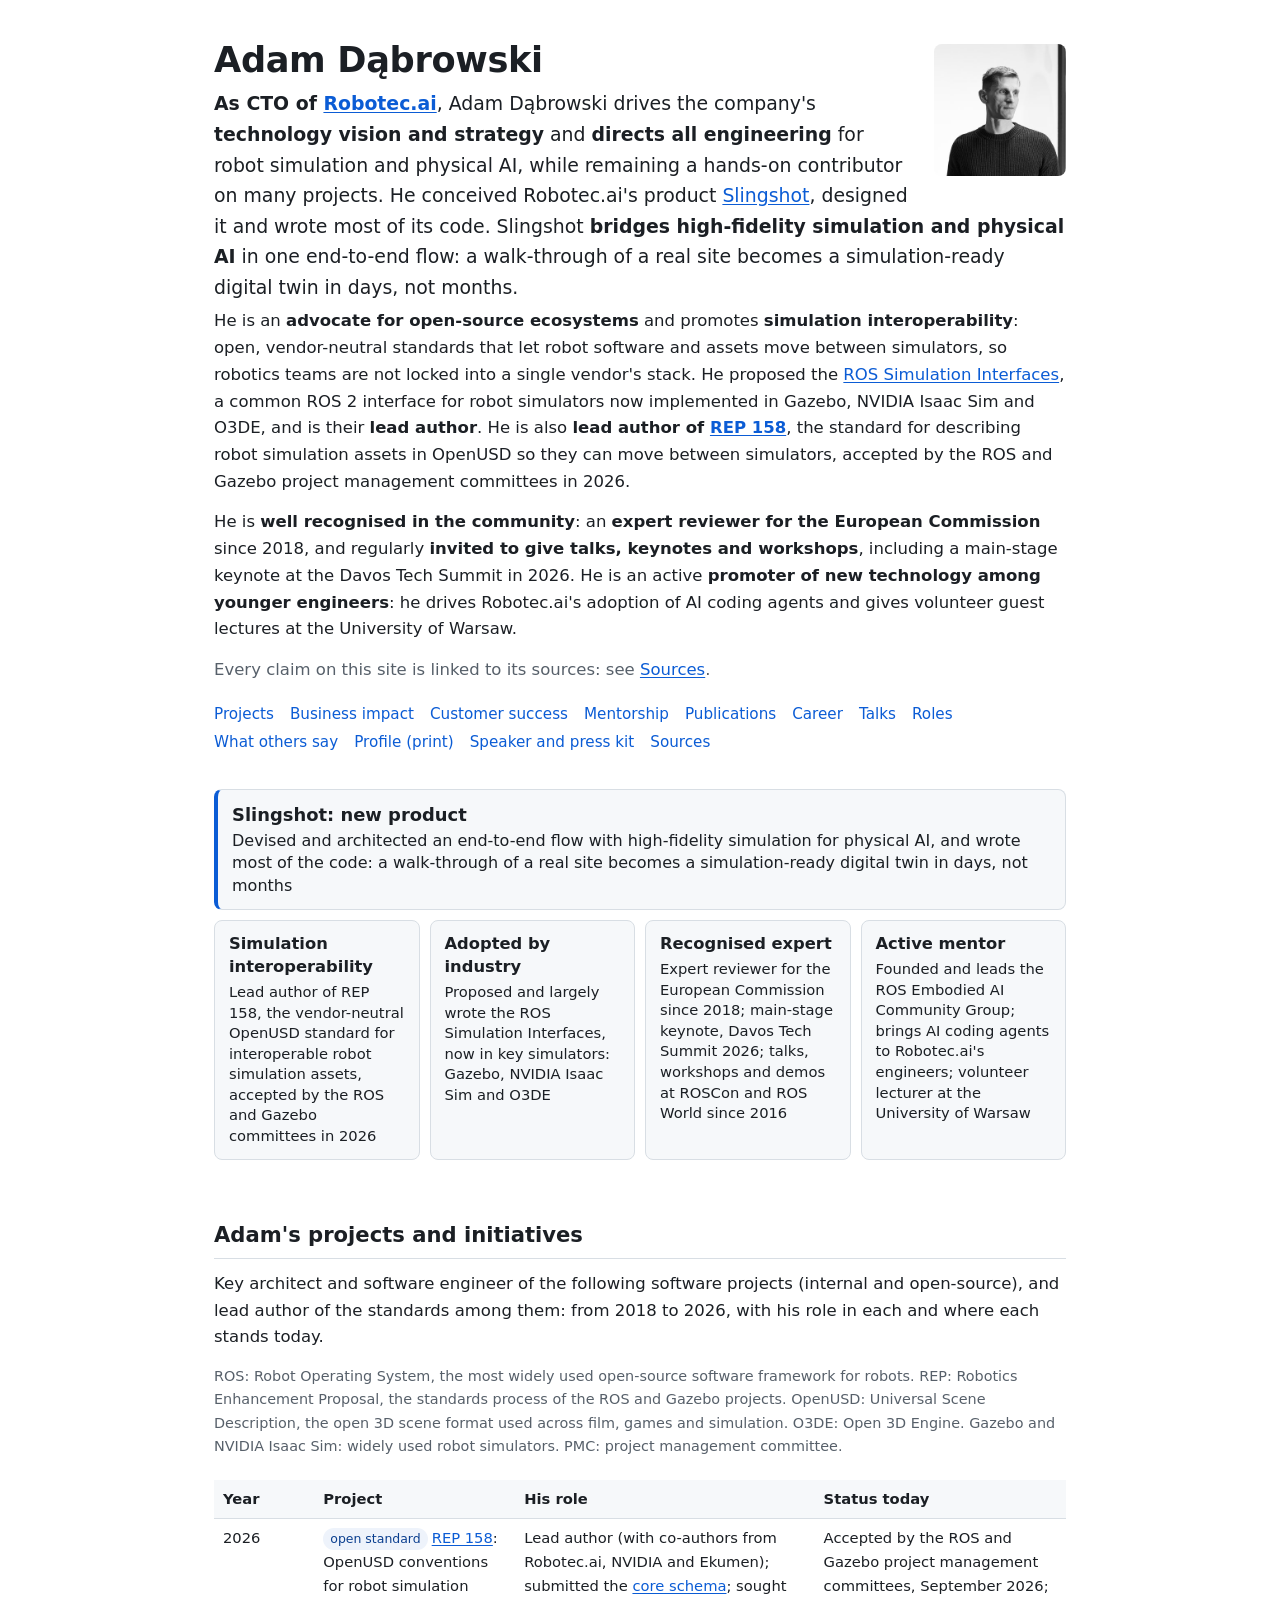
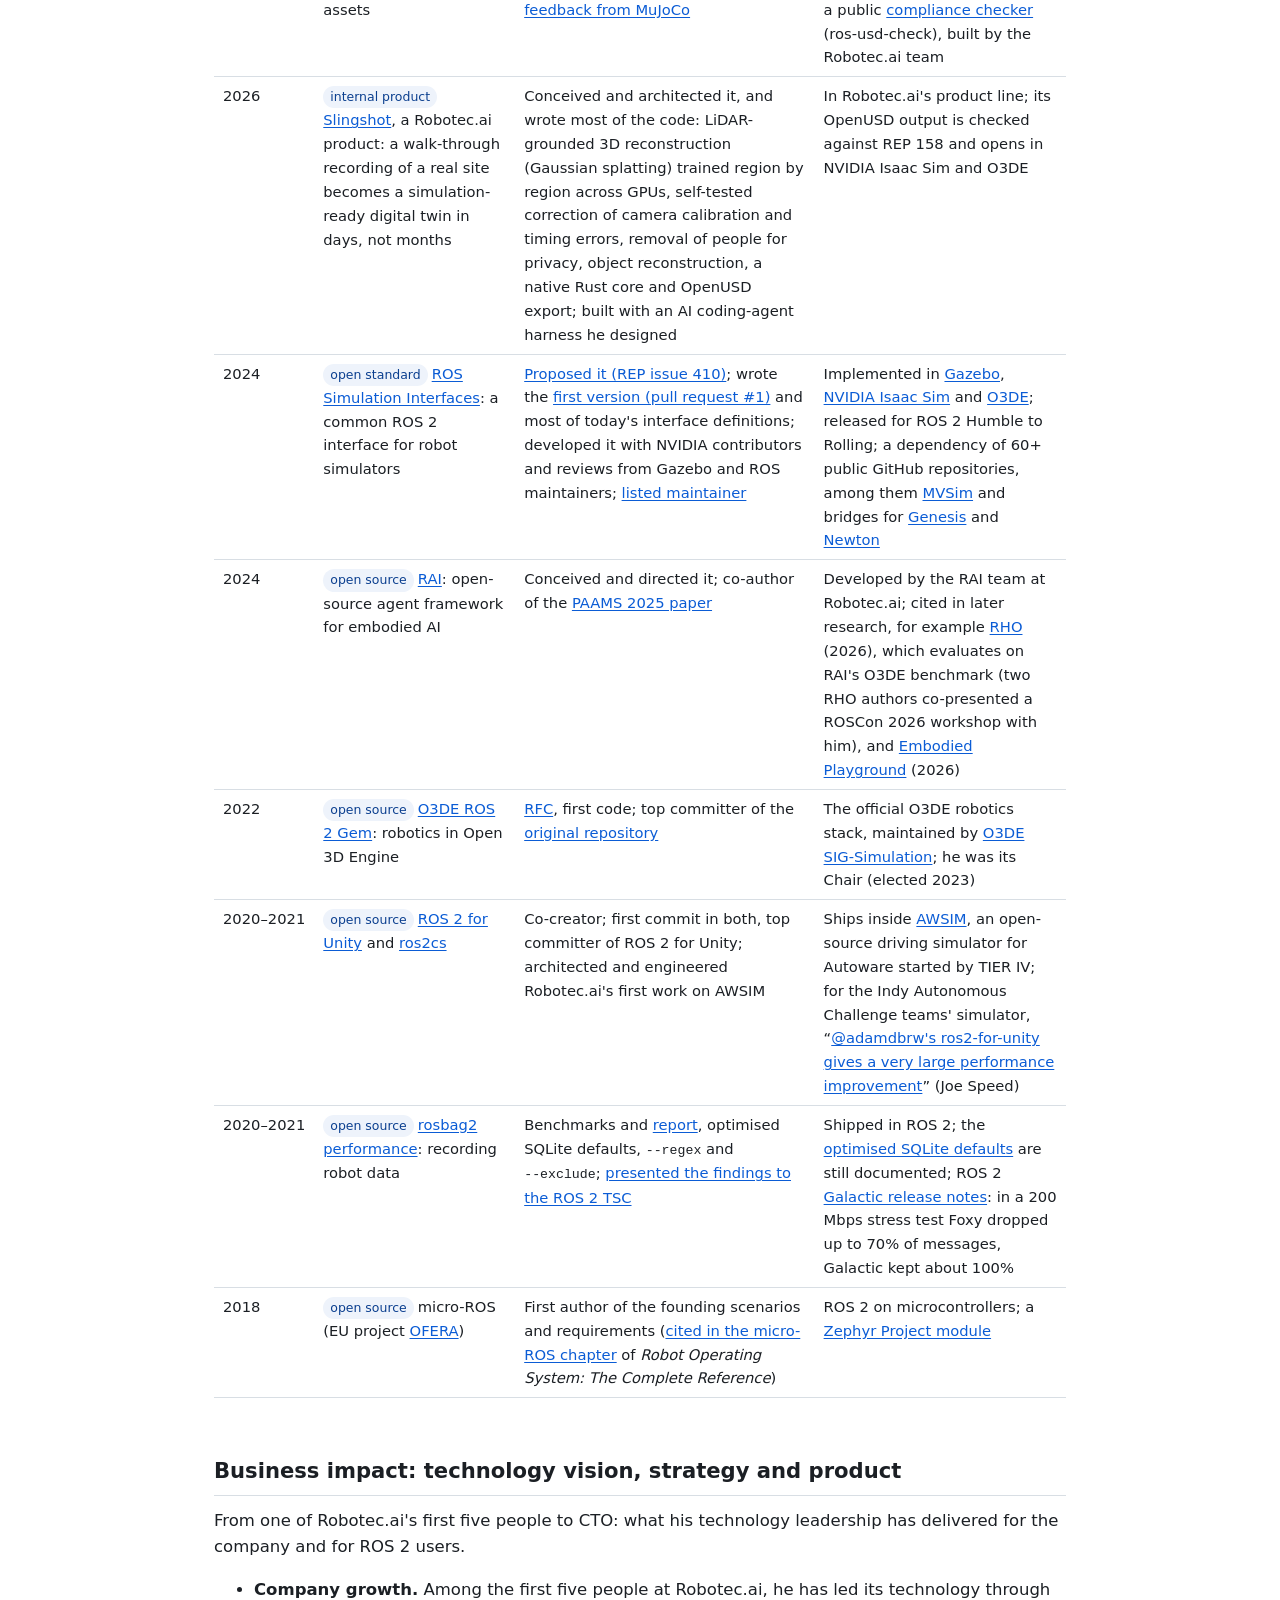
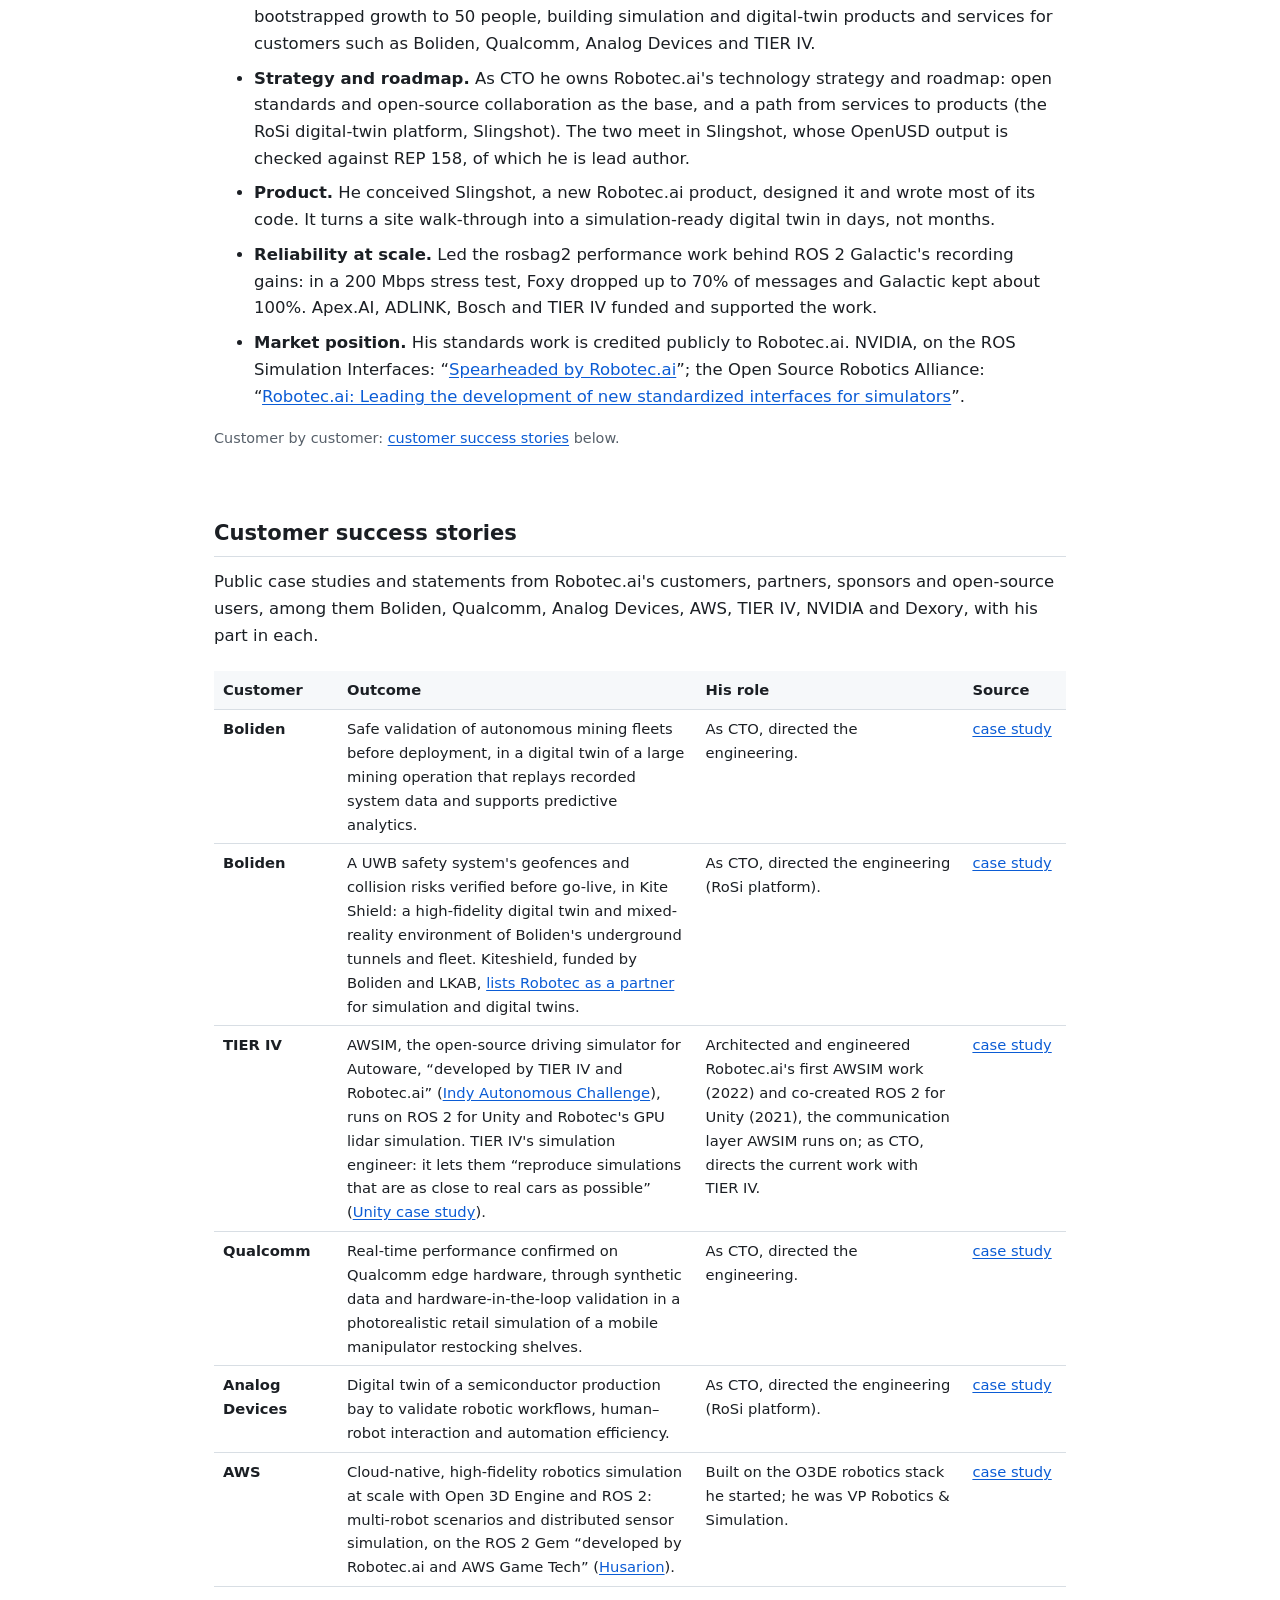
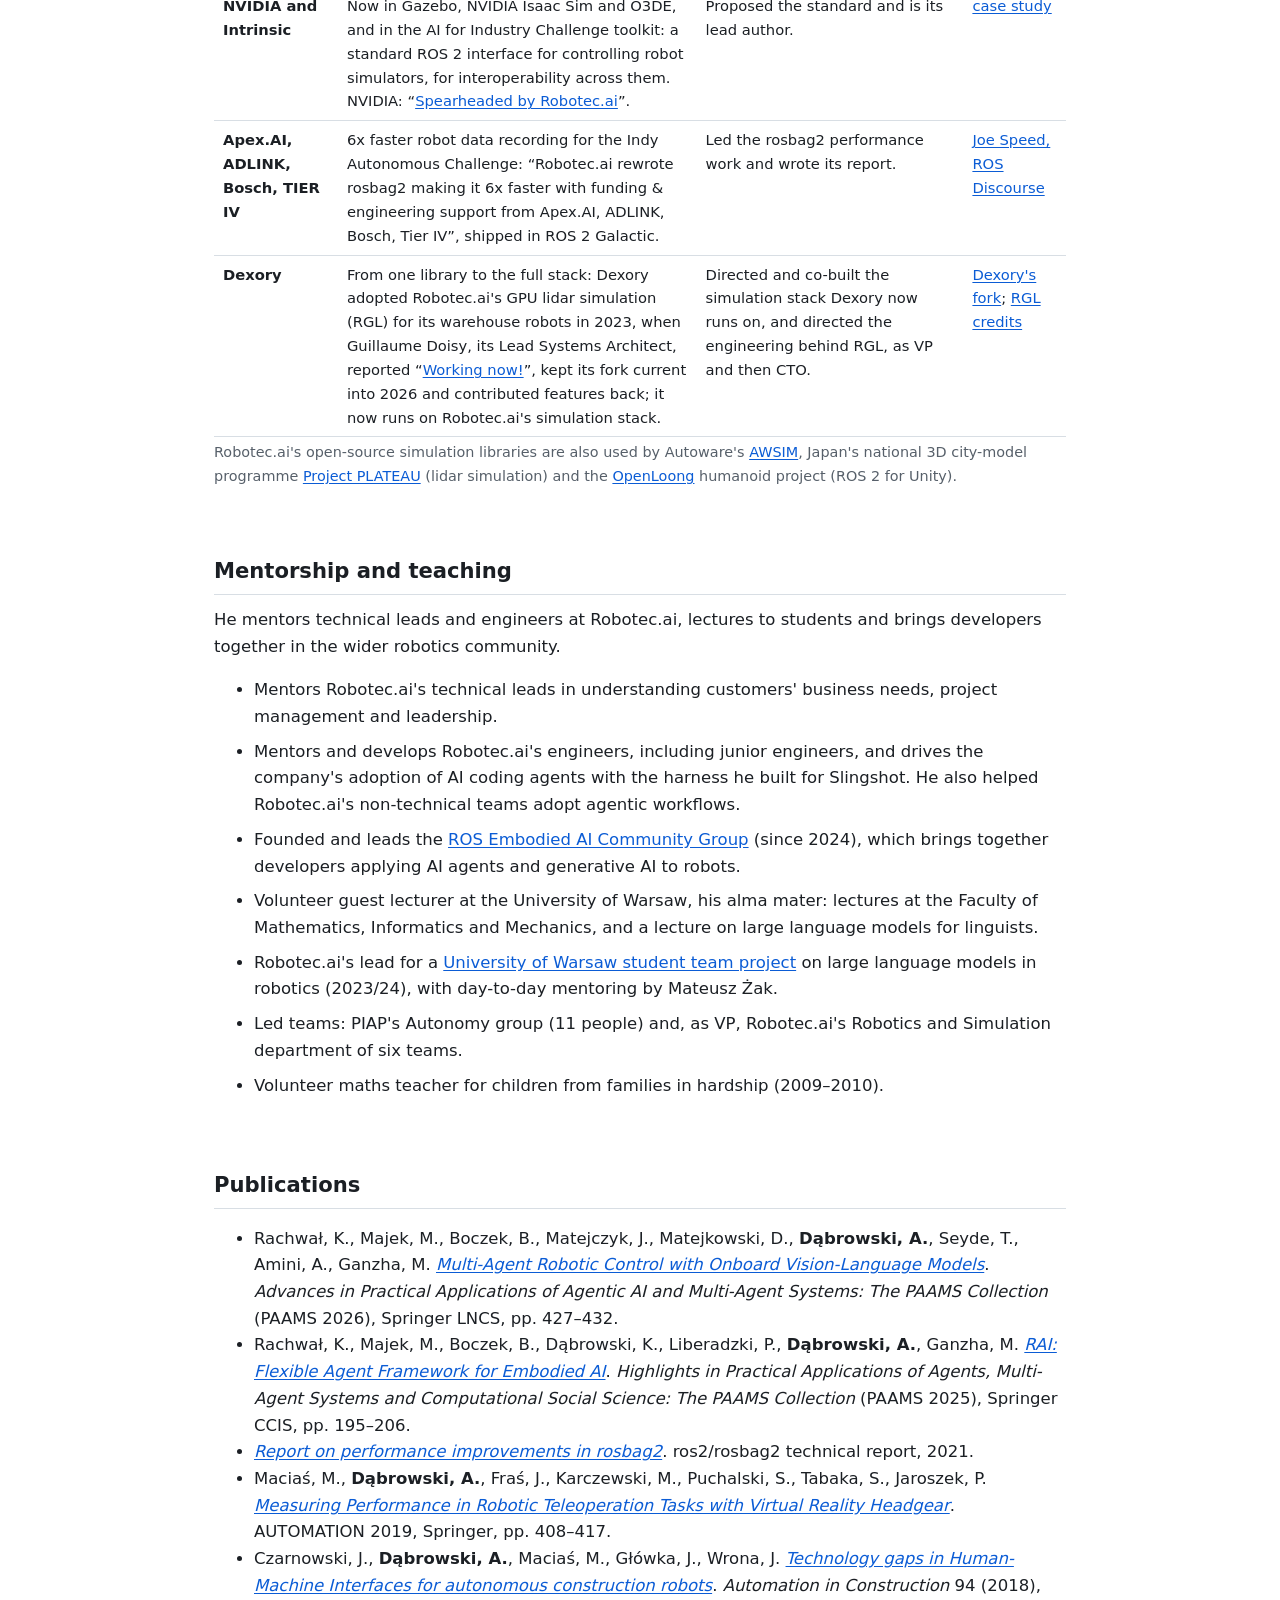
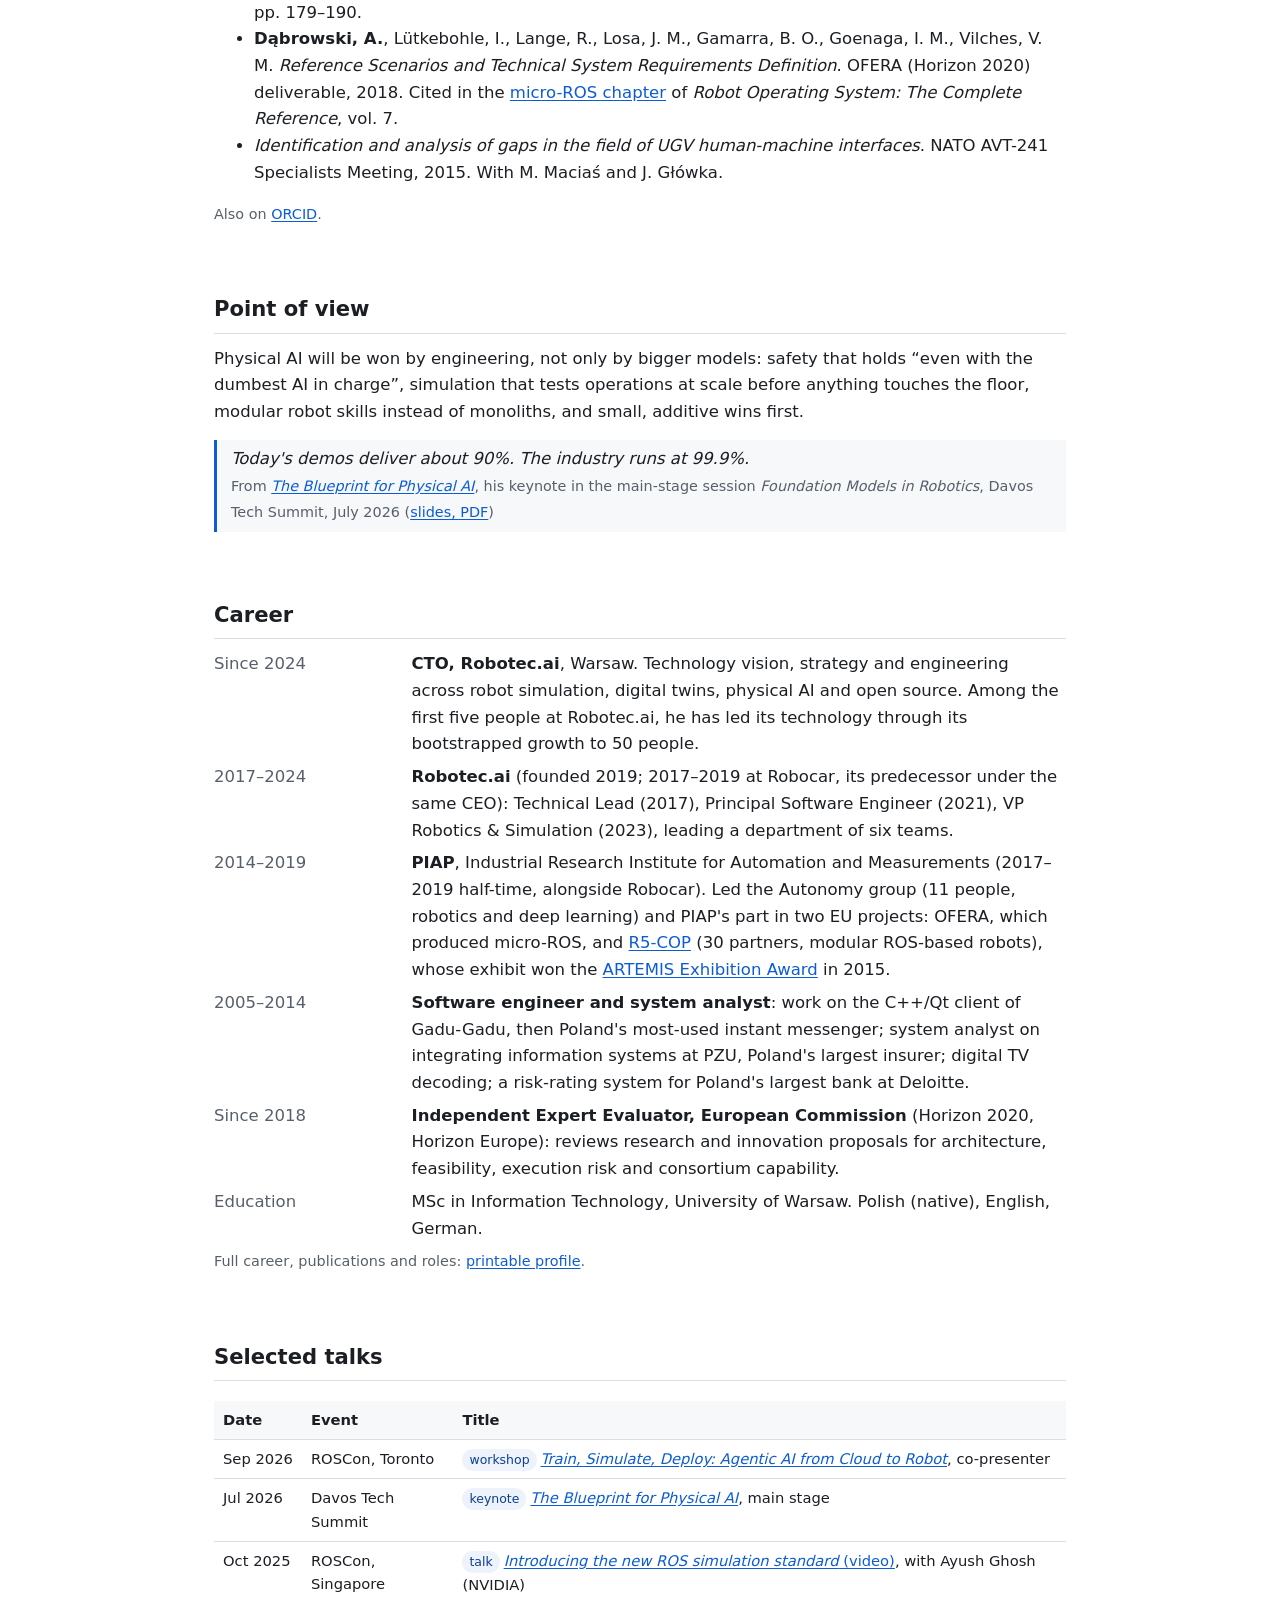
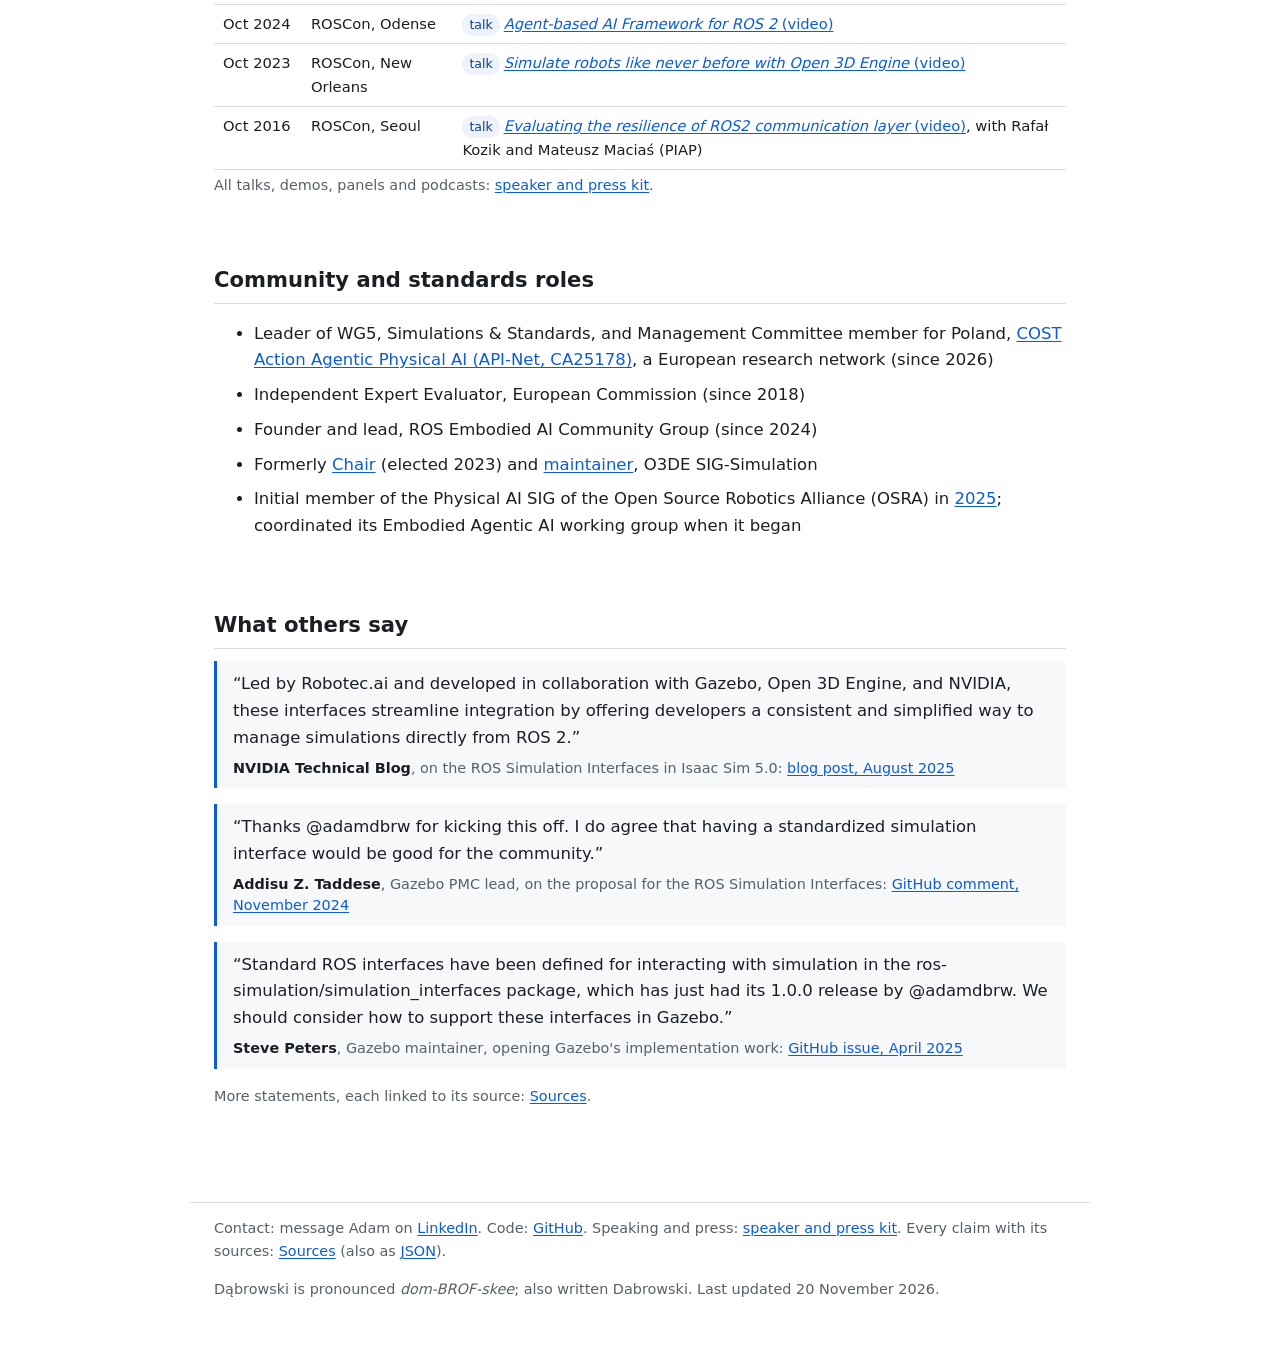
==== commit 8d8e8e97: "Home page: Davos photo removed Co-Authored-By: Claude Opus 5.5 <noreply@anthropic.com>" ====
--- a/index.html
+++ b/index.html
@@ -170,7 +170,6 @@
 
 <section id="view" aria-labelledby="h-view">
   <h2 id="h-view">Point of view</h2>
-  <figure class="photo"><img src="img/adam-dabrowski-davos-2026.jpg" width="600" height="600" alt="Adam Dąbrowski at the Davos Tech Summit 2026" loading="lazy"><figcaption class="small">Davos Tech Summit 2026 (photo: DTS)</figcaption></figure>
   <p>Physical AI will be won by engineering, not only by bigger models: safety that holds “even with the dumbest AI in charge”, simulation that tests operations at scale before anything touches the floor, modular robot skills instead of monoliths, and small, additive wins first.</p>
   <p class="quote"><em>Today's demos deliver about 90%. The industry runs at 99.9%.</em><br><span class="small">From <a href="davos-2026-blueprint-for-physical-ai.html"><em>The Blueprint for Physical AI</em></a>, his keynote in the main-stage session <em>Foundation Models in Robotics</em>, Davos Tech Summit, July 2026 (<a href="blueprint-for-physical-ai-slides.pdf">slides, PDF</a>)</span></p>
 </section>
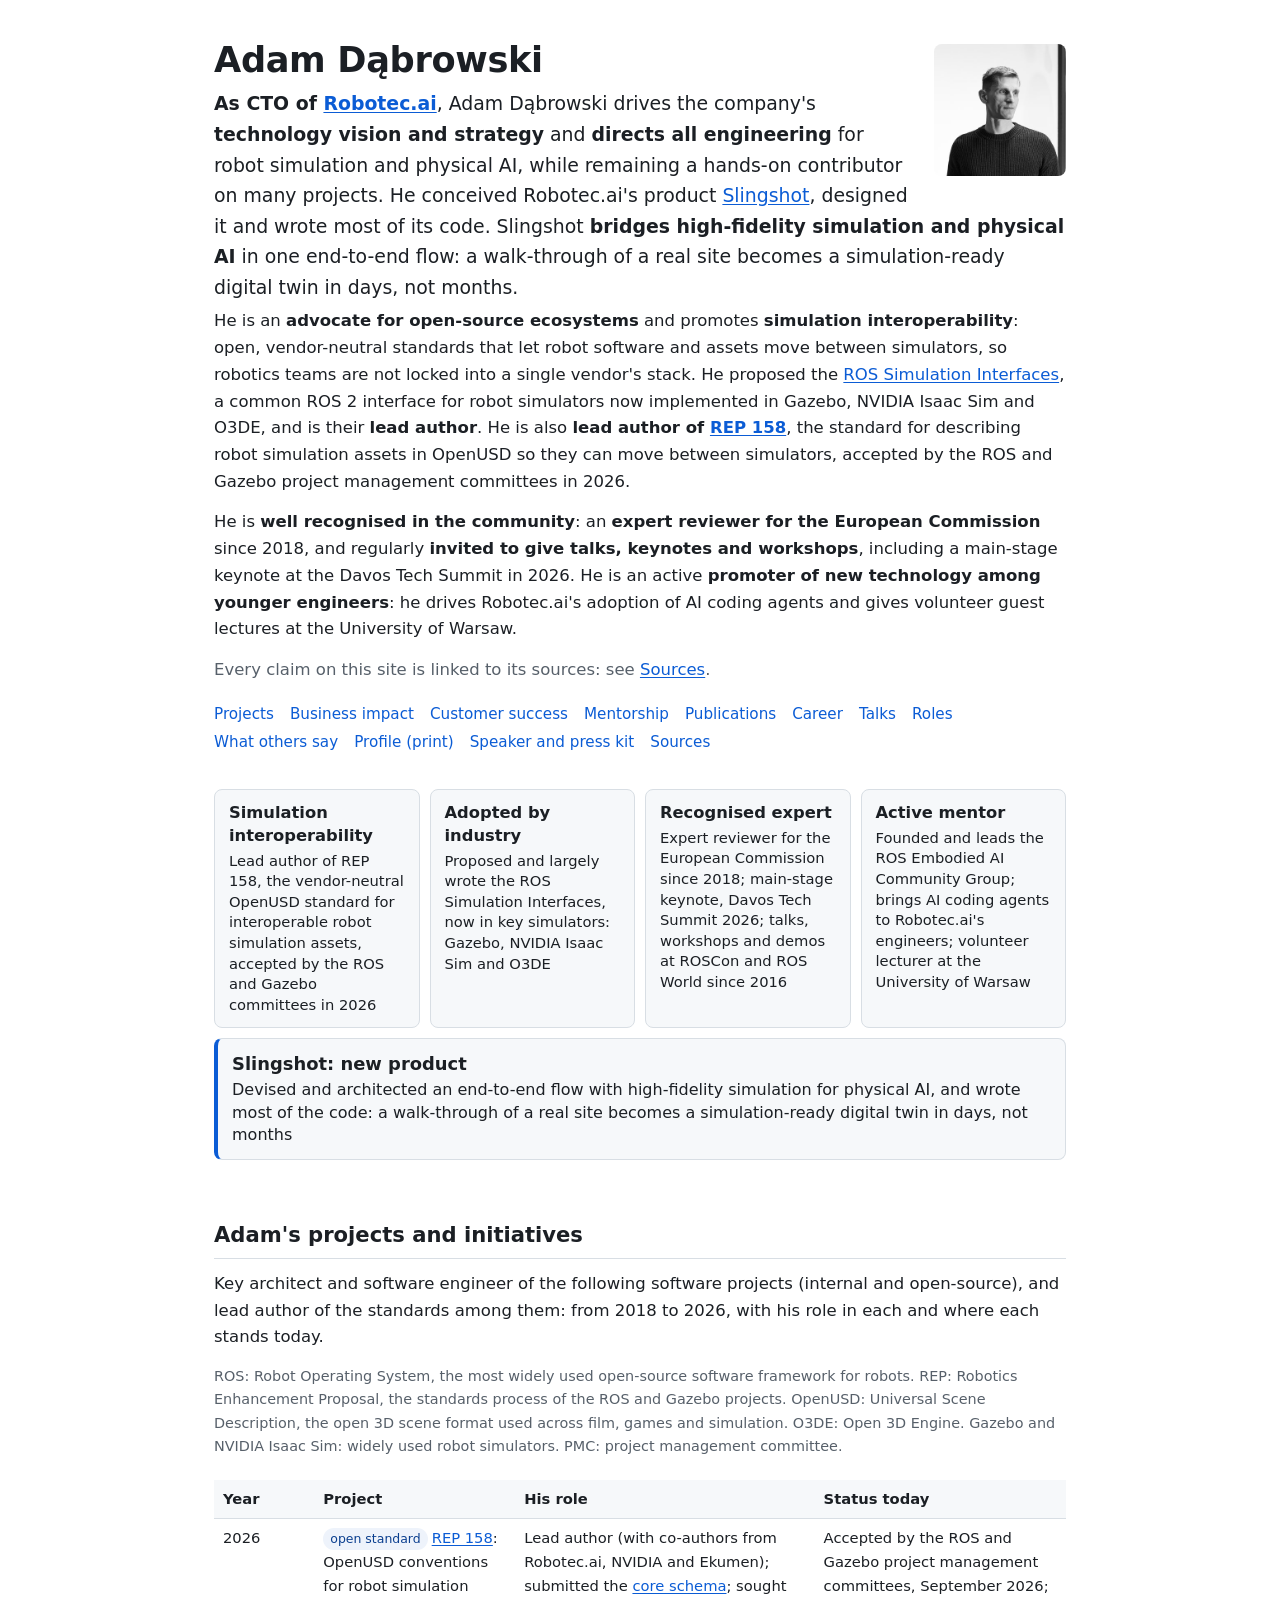
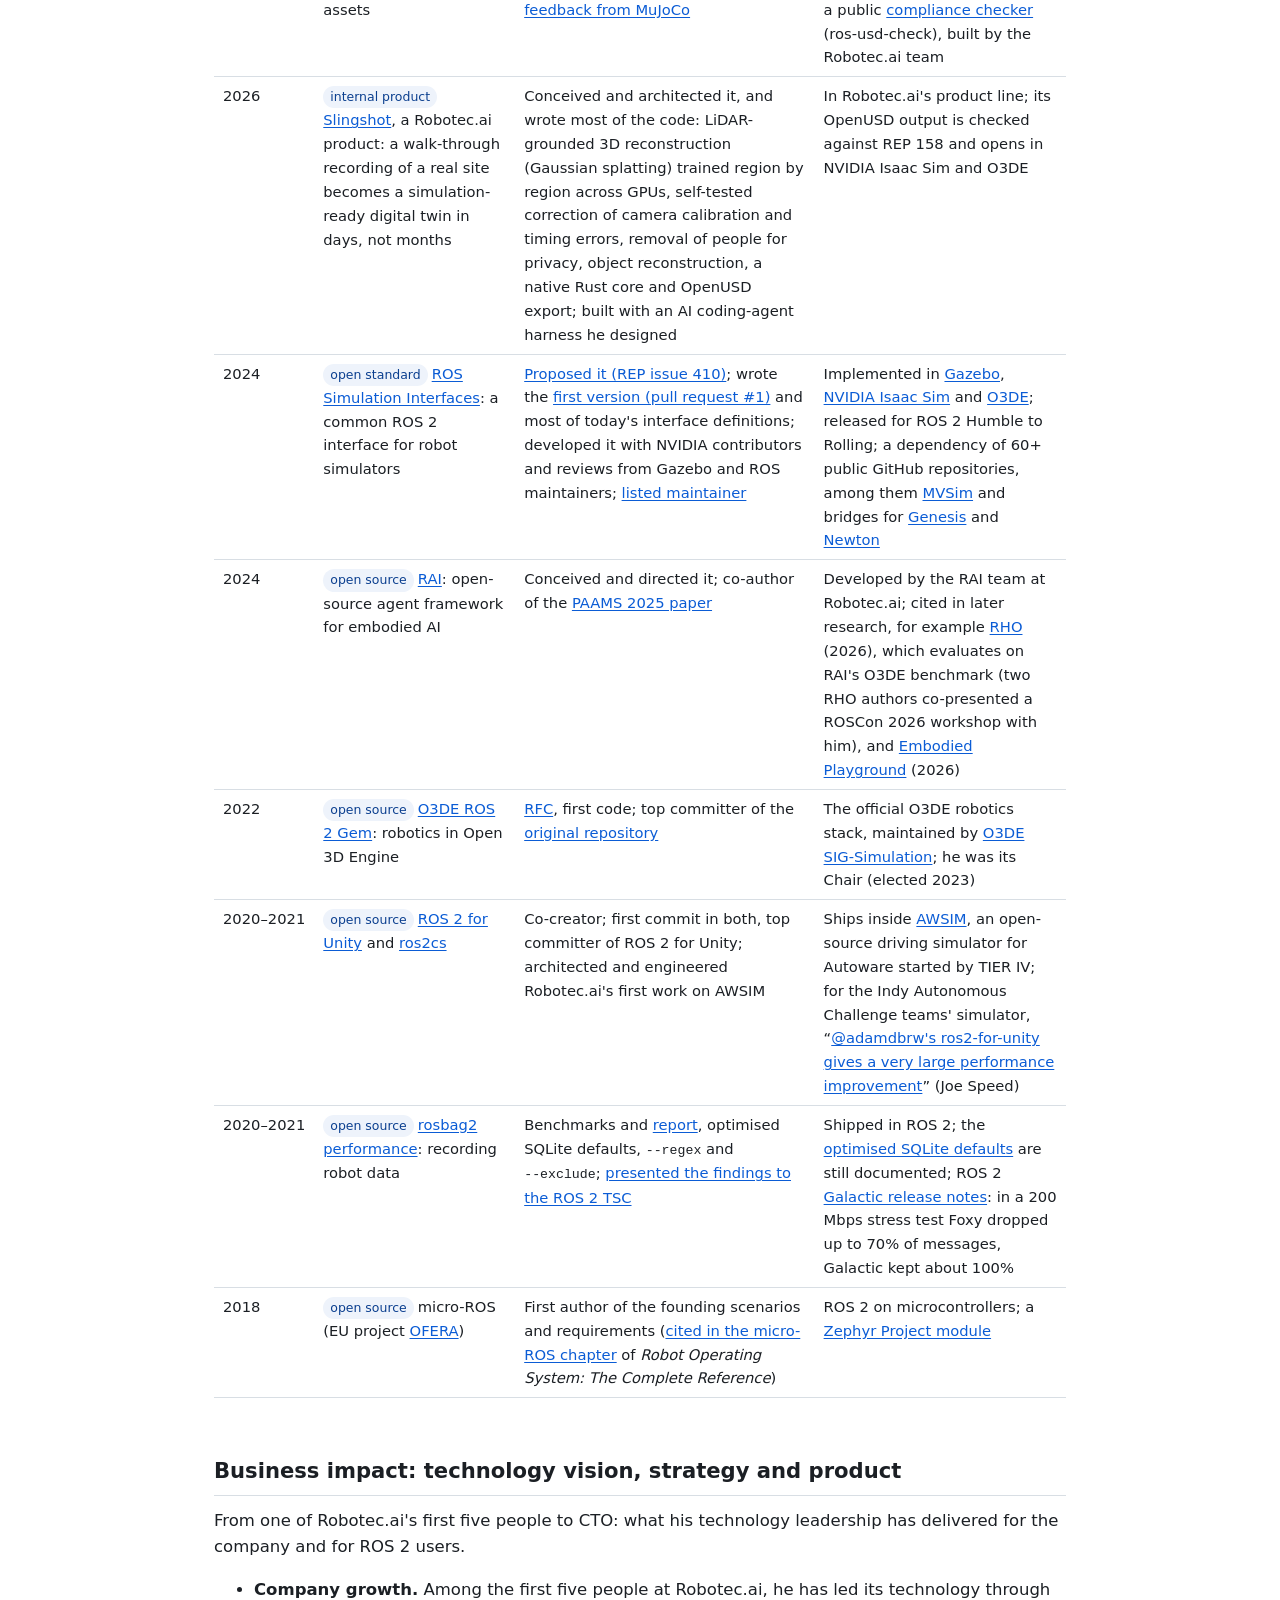
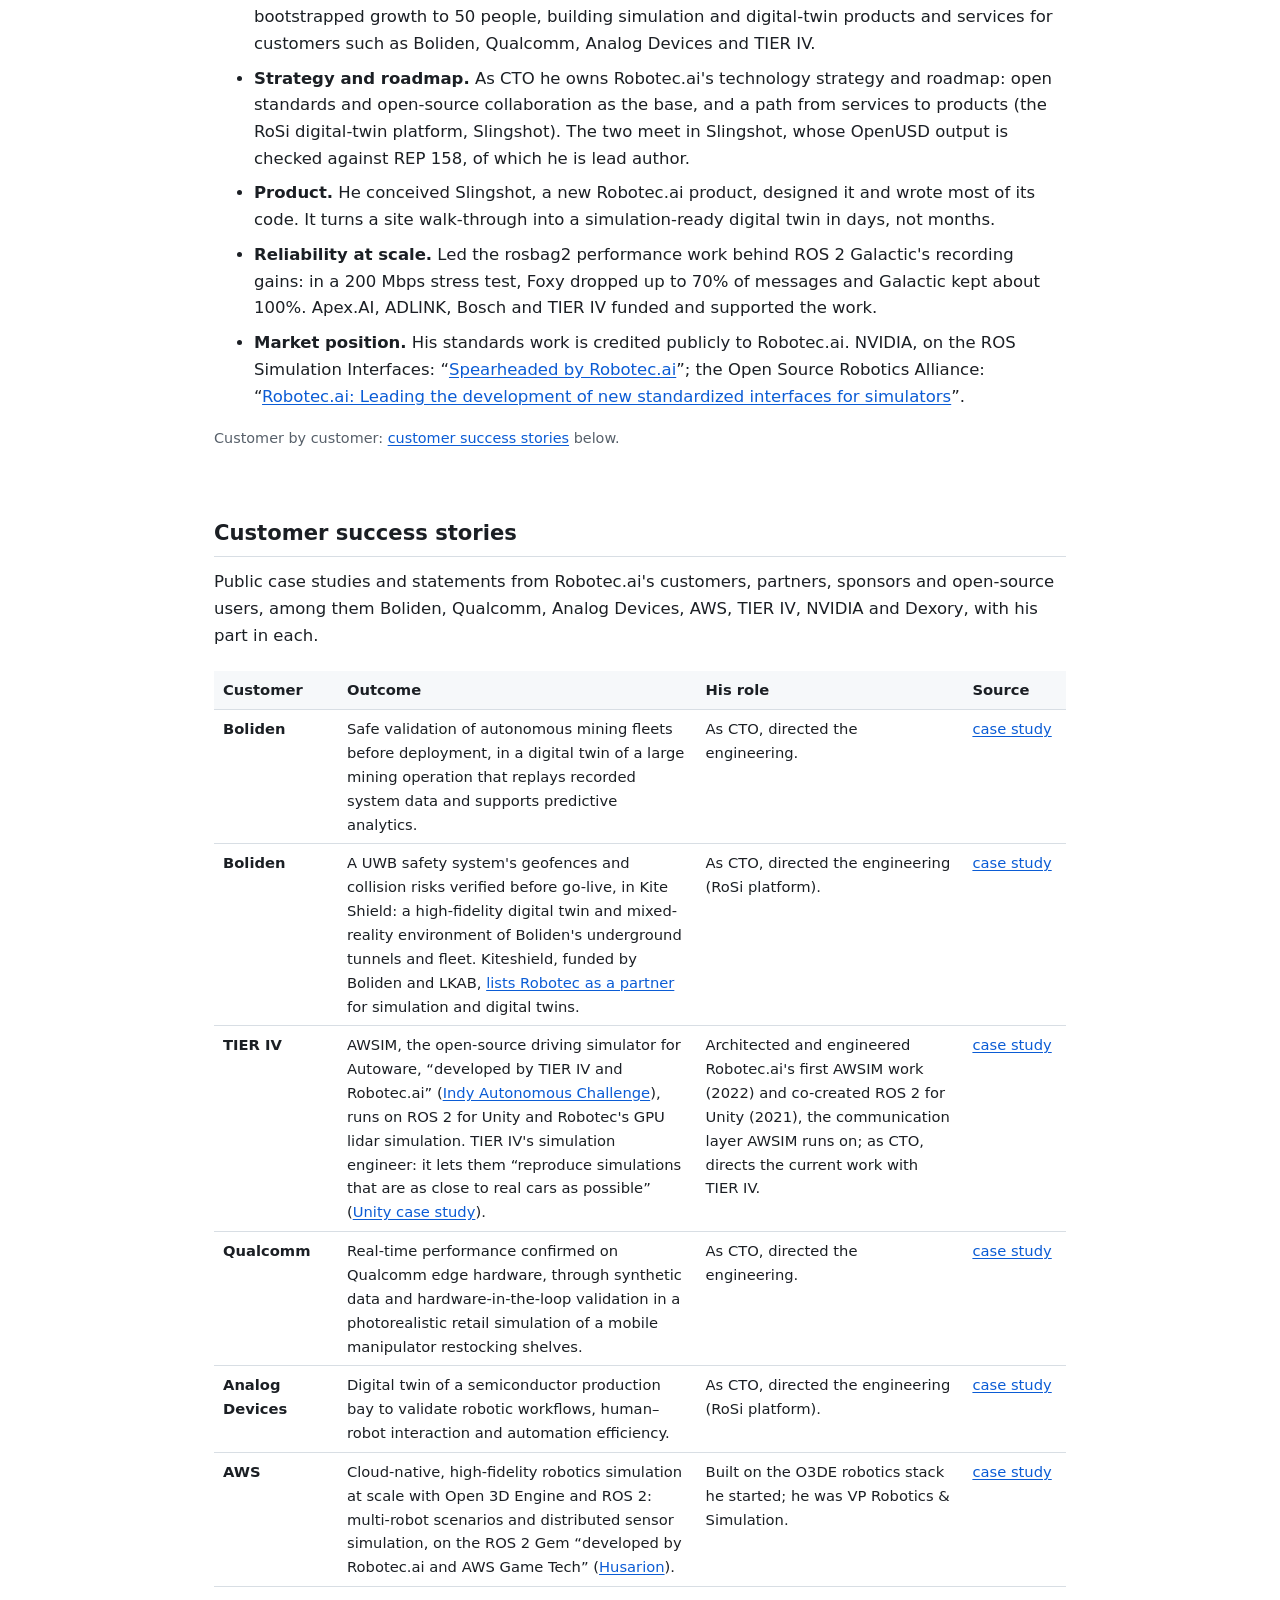
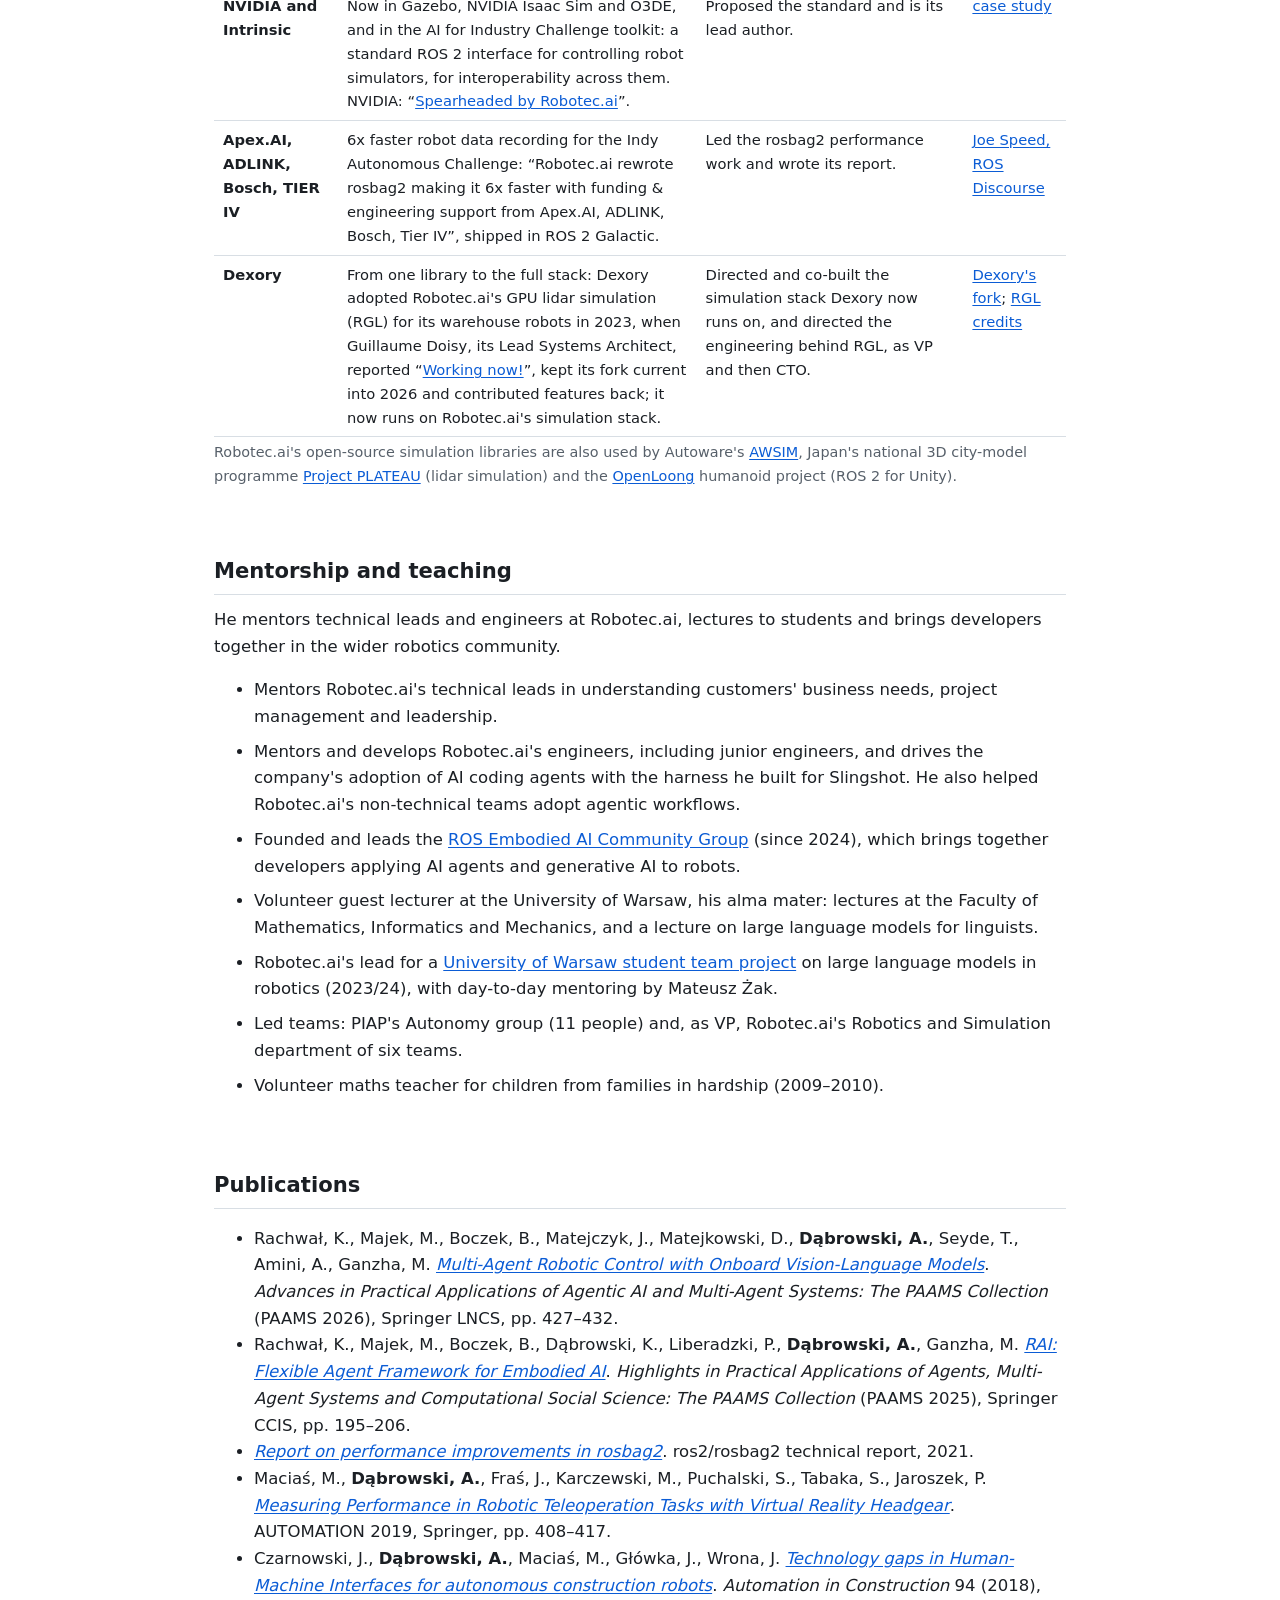
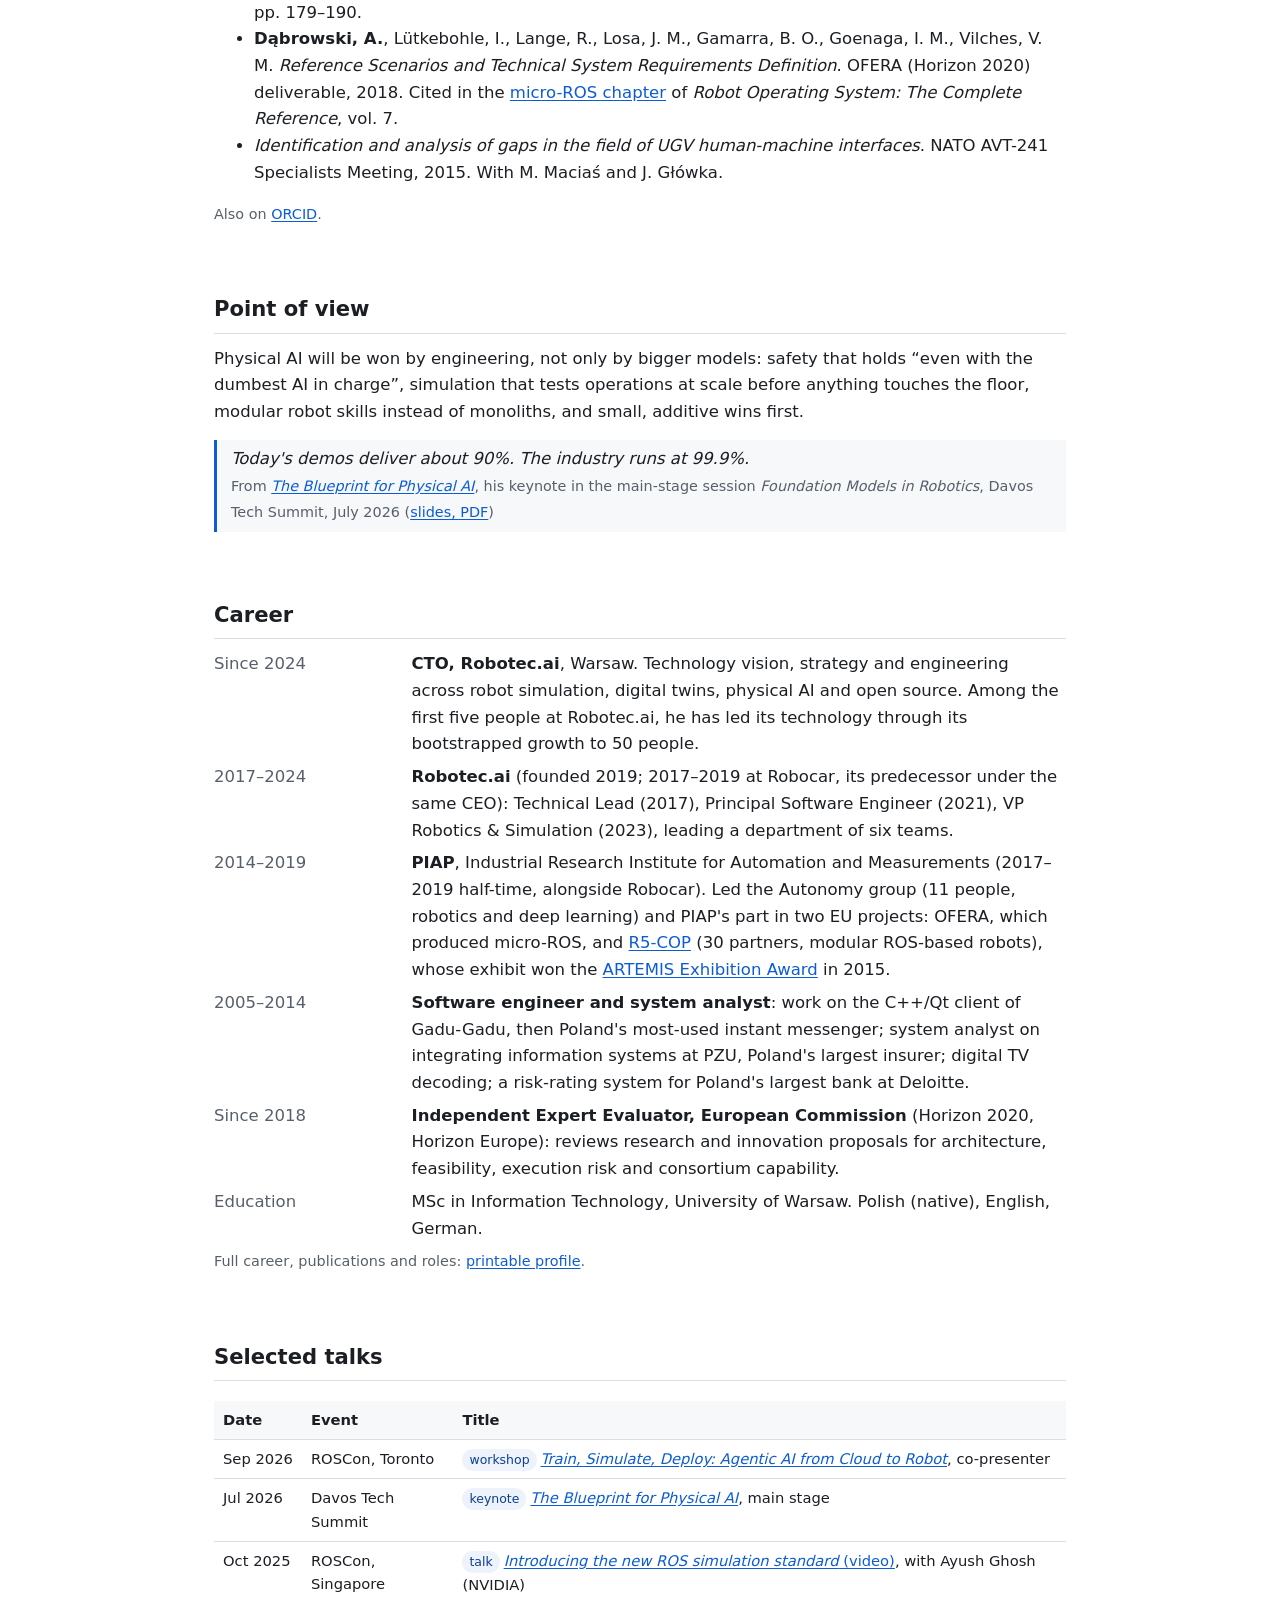
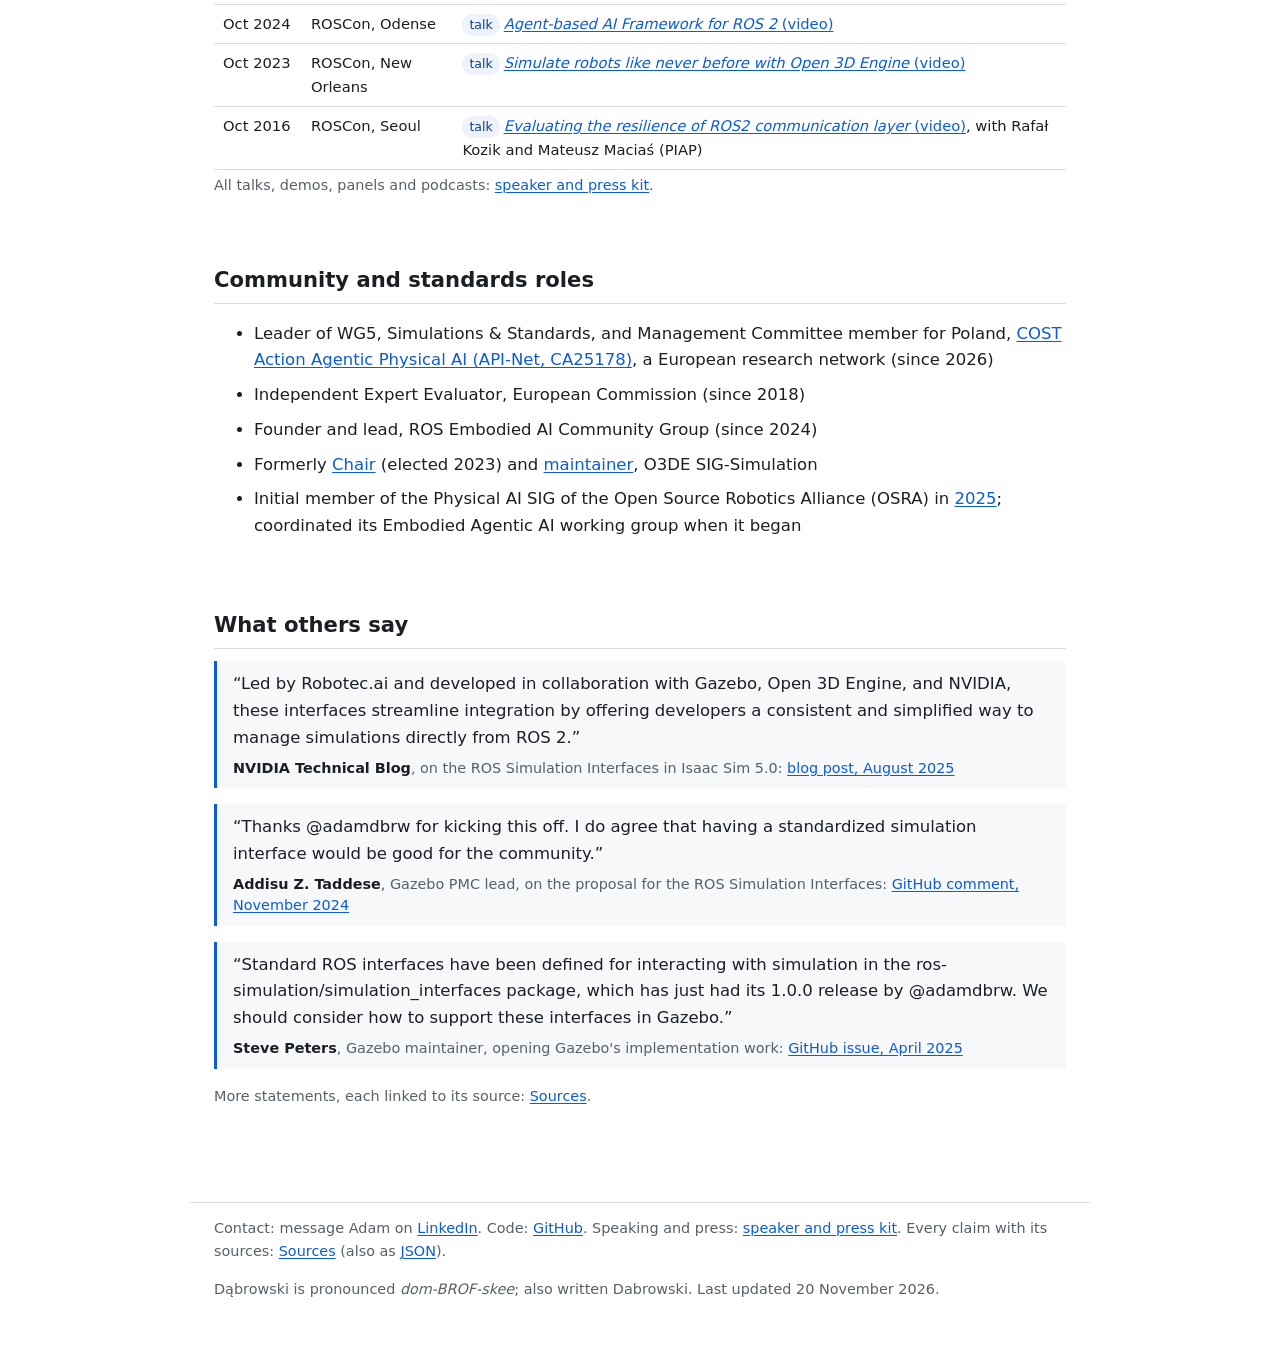
==== commit d54891a8: "Slingshot box below the other four Co-Authored-By: Claude Opus 5.5 <noreply@anthropic.com>" ====
--- a/index.html
+++ b/index.html
@@ -76,11 +76,11 @@
 </header>
 <main id="main">
   <ul class="proof" aria-label="At a glance">
-    <li class="lead" data-claim="slingshot"><b>Slingshot: new product</b>Devised and architected an end-to-end flow with high-fidelity simulation for physical AI, and wrote most of the code: a walk-through of a real site becomes a simulation-ready digital twin in days, not months</li>
     <li data-claim="rep158-author rep158-accepted"><b>Simulation interoperability</b>Lead author of REP 158, the vendor-neutral OpenUSD standard for interoperable robot simulation assets, accepted by the ROS and Gazebo committees in 2026</li>
     <li data-claim="simif-design simif-implementations simif-adoption"><b>Adopted by industry</b>Proposed and largely wrote the ROS Simulation Interfaces, now in key simulators: Gazebo, NVIDIA Isaac Sim and O3DE</li>
     <li data-claim="ec-expert talk-2026-davos talk-2016 talk-2021 demo-2022"><b>Recognised expert</b>Expert reviewer for the European Commission since 2018; main-stage keynote, Davos Tech Summit 2026; talks, workshops and demos at ROSCon and ROS World since 2016</li>
     <li data-claim="embodied-ai-cg teaching"><b>Active mentor</b>Founded and leads the ROS Embodied AI Community Group; brings AI coding agents to Robotec.ai's engineers; volunteer lecturer at the University of Warsaw</li>
+    <li class="lead" data-claim="slingshot"><b>Slingshot: new product</b>Devised and architected an end-to-end flow with high-fidelity simulation for physical AI, and wrote most of the code: a walk-through of a real site becomes a simulation-ready digital twin in days, not months</li>
   </ul>
 
 <section id="work" aria-labelledby="h-work">
